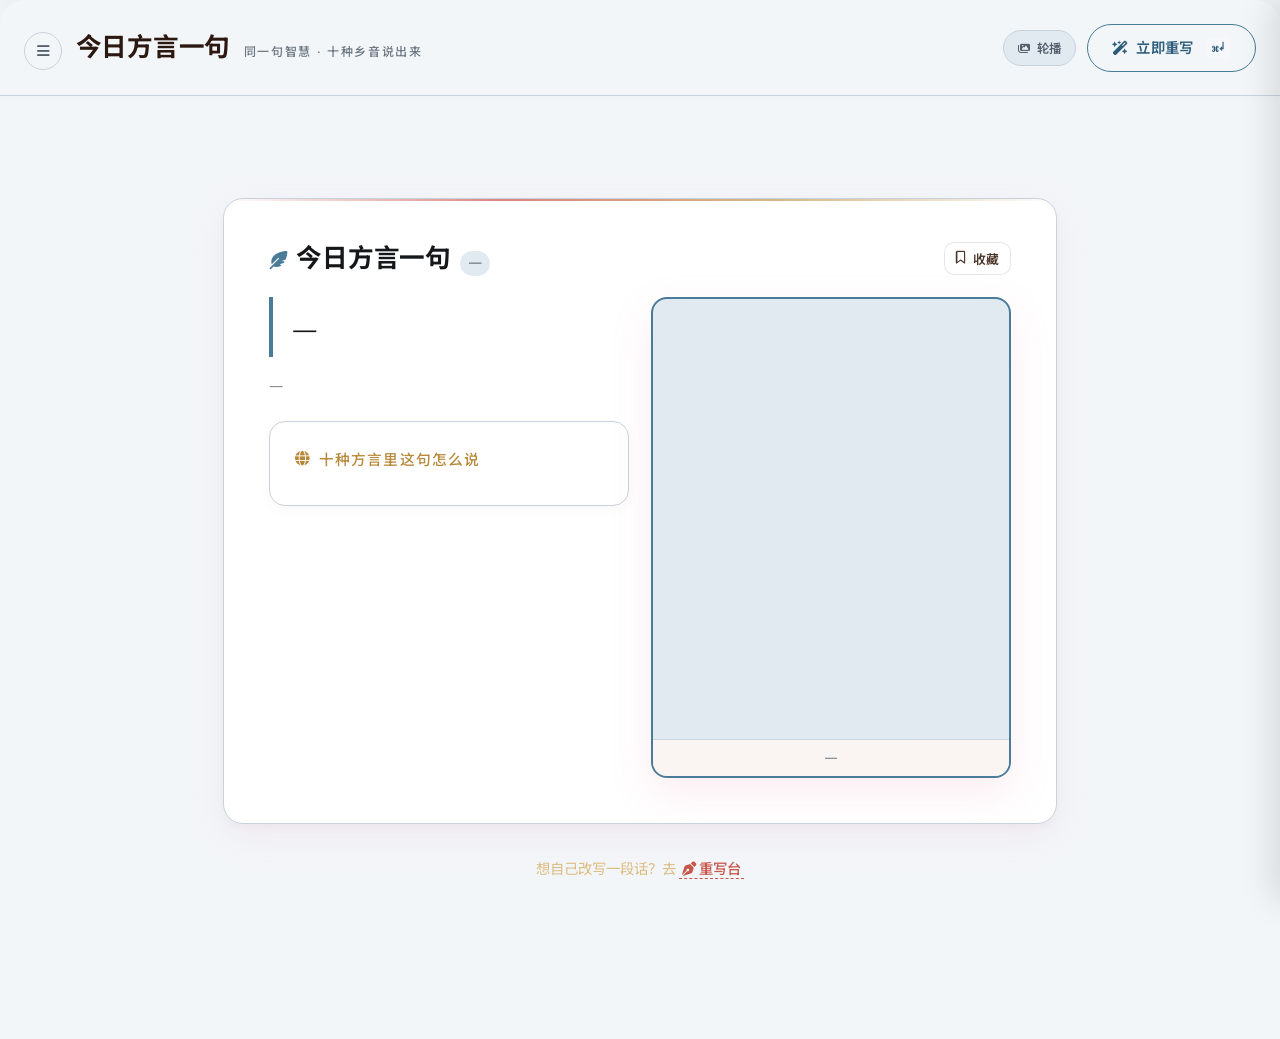
==== static/index.html @ a73faae7 "Cycle 23 web UI: 工作台模式切换 + transform SSE 流 + 评分 + 统计桶 - 模式 chip 行(方言改写默认 + 四个 transform 模式);transfor" ====
<!doctype html>
<html lang="zh-CN">
  <head>
    <meta charset="utf-8">
    <meta name="viewport" content="width=device-width, initial-scale=1">
    <title>地道中文 · 多方言重写工作台</title>
    <meta name="description" content="专业的中文方言重写工具：普通话、北京话、东北话、川渝话、粤语、闽南语等 10+ 风格，配地区实景背景，带历史记录与对照视图。">
    <meta name="referrer" content="strict-origin-when-cross-origin">
    <meta name="color-scheme" content="dark light">

    <!-- FOUC 防抖：在样式 / JS 加载前先把 v1/v2 主题与字号、v3 季节写入根元素，
         避免上一次保存的「古朴」版闪一下「墨韵」黑底再切回，
         或秋色页面闪一下春樱色。 -->
    <script>
      (function () {
        try {
          var raw = localStorage.getItem("ncga.settings.v2");
          var s = raw ? JSON.parse(raw) : null;
          var v = (s && s.version) || "v2";
          var fs = (s && s.fontScale) || "1";
          document.documentElement.setAttribute("data-version", v);
          document.documentElement.style.setProperty("--font-scale", fs);
        } catch (e) { /* ignore — fall back to defaults */ }
        // v3「随四时」: 按月份给 <html> 写 data-season,与 app.js currentSeason() 同算法。
        try {
          var override = localStorage.getItem("ncga.seasonOverride");
          var season;
          if (override && /^(spring|summer|autumn|winter)$/.test(override)) {
            season = override;
          } else {
            var m = new Date().getMonth() + 1;
            season = (m >= 3 && m <= 5) ? "spring"
                  : (m >= 6 && m <= 8) ? "summer"
                  : (m >= 9 && m <= 11) ? "autumn"
                  : "winter";
          }
          document.documentElement.setAttribute("data-season", season);
        } catch (e) { /* ignore */ }
      })();
    </script>

    <link rel="stylesheet" href="/static/styles.css">
    <link
      rel="stylesheet"
      href="https://cdnjs.cloudflare.com/ajax/libs/font-awesome/6.4.0/css/all.min.css"
      integrity="sha384-iw3OoTErCYJJB9mCa8LNS2hbsQ7M3C0EpIsO/H5+EGAkPGc6rk+V8i04oW/K5xq0"
      crossorigin="anonymous"
      referrerpolicy="no-referrer"
    >
    <link rel="preconnect" href="https://fonts.gstatic.com" crossorigin>
    <link href="https://fonts.googleapis.com/css2?family=Noto+Sans+SC:wght@300;400;500;600;700;900&family=Noto+Serif+SC:wght@400;500;600;700;900&family=Ma+Shan+Zheng&family=Inter:wght@400;500;600;700&family=Manrope:wght@500;600;700&family=JetBrains+Mono:wght@400;500&display=swap" rel="stylesheet">
  </head>
  <body data-route="daily">
    <div class="boot-screen" id="boot-screen">
      <div class="boot-flower">
        <span></span><span></span><span></span><span></span>
        <span></span><span></span><span></span><span></span>
      </div>
      <p class="boot-text">正在沏一壶茶 · 准备好乡音</p>
    </div>

    <div class="bg-stage" aria-hidden="true">
      <div class="bg-image" id="bg-image"></div>
      <div class="bg-image bg-image-next" id="bg-image-next"></div>
      <div class="bg-vignette"></div>
      <div class="bg-grain"></div>
    </div>

    <!-- v3 M4:全站季节装饰层(fixed 全 viewport),独立于 v3-hero 内的旧装饰
         由 app.js injectGlobalSeasonDeco() 填充,只在 v3 mode 显 -->
    <div class="v3-global-deco" id="v3-global-deco" aria-hidden="true"></div>

    <aside class="sidebar" role="navigation" aria-label="主导航">
      <button class="sidebar-toggle" id="sidebar-toggle" type="button" aria-label="收起 / 展开侧栏">
        <i class="fas fa-bars" aria-hidden="true"></i>
      </button>

      <a class="brand" href="#workbench" aria-label="地道中文">
        <span class="brand-seal" aria-hidden="true">语</span>
        <div class="brand-text">
          <strong>地道中文</strong>
          <span class="brand-sub">Native Chinese · v2</span>
        </div>
      </a>

      <nav class="nav-rail" role="tablist">
        <!-- Cycle 19 v2: 今日方言一句 promoted to slot 1 + home/default route. -->
        <a href="#daily" class="nav-item is-active" data-route="daily" role="tab" aria-selected="true">
          <i class="fas fa-feather-pointed" aria-hidden="true"></i>
          <span>今日方言</span>
          <kbd>1</kbd>
        </a>
        <a href="#workbench" class="nav-item" data-route="workbench" role="tab" aria-selected="false">
          <i class="fas fa-pen-nib" aria-hidden="true"></i>
          <span>重写台</span>
          <kbd>2</kbd>
        </a>
        <a href="#batch" class="nav-item" data-route="batch" role="tab" aria-selected="false">
          <i class="fas fa-table-list" aria-hidden="true"></i>
          <span>批量工作台</span>
          <kbd>3</kbd>
        </a>
        <a href="#atlas" class="nav-item" data-route="atlas" role="tab" aria-selected="false">
          <i class="fas fa-map-location-dot" aria-hidden="true"></i>
          <span>方言图鉴</span>
          <kbd>4</kbd>
        </a>
        <a href="#history" class="nav-item" data-route="history" role="tab" aria-selected="false">
          <i class="fas fa-clock-rotate-left" aria-hidden="true"></i>
          <span>历史记录</span>
          <kbd>5</kbd>
        </a>
        <a href="#settings" class="nav-item" data-route="settings" role="tab" aria-selected="false">
          <i class="fas fa-sliders" aria-hidden="true"></i>
          <span>设置</span>
          <kbd>6</kbd>
        </a>
        <a href="#about" class="nav-item" data-route="about" role="tab" aria-selected="false">
          <i class="fas fa-circle-info" aria-hidden="true"></i>
          <span>关于</span>
          <kbd>7</kbd>
        </a>
      </nav>

      <div class="sidebar-bottom">
        <div class="version-switch" role="tablist" aria-label="界面版本">
          <button type="button" class="version-btn" data-version="v1" role="tab" title="古朴米白版">古朴</button>
          <button type="button" class="version-btn" data-version="v2" role="tab" title="墨韵深色版">墨韵</button>
          <button type="button" class="version-btn is-active" data-version="v3" role="tab" title="随四时（春樱·夏绿·秋枫·冬青）">随四时</button>
        </div>
        <p class="sidebar-meta">让一字一句都带乡音</p>
      </div>
    </aside>

    <main class="app-main">

      <!-- v3 fixed menu trigger (Stage A5). Sits top-right outside layout flow,
           only displays when body[data-v3="on"]. Opens the sidebar-as-drawer. -->
      <button type="button" class="v3-menu-btn" id="v3-menu-btn" aria-label="打开菜单" aria-controls="sidebar-as-drawer">
        <i class="fas fa-bars" aria-hidden="true"></i>
      </button>

      <!-- v3「随四时」 hero (Stage A4). Only renders when body[data-v3="on"].
           Activate via URL ?v3=1 or localStorage.setItem("ncga.v3","1").
           Photo + caption populated by app.js updateV3Hero() on variety change. -->
      <header class="v3-hero" id="v3-hero" aria-hidden="true">
        <div class="v3-hero-photo" id="v3-hero-photo"></div>
        <div class="v3-hero-tint"></div>
        <!-- 春日装饰层(R-A3 加樱花瓣 SVG) -->
        <div class="v3-season-deco" id="v3-season-deco" aria-hidden="true"></div>
        <div class="v3-hero-caption">
          <!-- R-A1: 简化为「地点 · 节气」一行,去掉大写英文小字 -->
          <p class="v3-hero-meta">
            <span class="v3-hero-meta-solar" id="v3-hero-meta-solar">立春</span>
            <span class="sep">·</span>
            <span id="v3-hero-meta-place">上海</span>
          </p>
          <h2 class="v3-hero-place" id="v3-hero-headline">外滩</h2>
          <p class="v3-hero-verse" id="v3-hero-verse">「随四时,听乡音」</p>
        </div>
      </header>

      <header class="cmdbar">
        <div class="cmdbar-left">
          <button type="button" class="cmd-btn ghost" id="mobile-menu-btn" aria-label="打开菜单">
            <i class="fas fa-bars" aria-hidden="true"></i>
          </button>
          <h1 class="cmdbar-title" id="page-title">重写台</h1>
          <span class="cmdbar-subtitle" id="page-subtitle">把任意中文揉成你想要的乡音</span>
        </div>
        <div class="cmdbar-right">
          <button type="button" class="bg-mode-pill" id="bg-mode-pill" title="背景模式（点击循环切换）">
            <i class="fas fa-image" aria-hidden="true"></i>
            <span id="bg-mode-label">轮播</span>
          </button>
          <button type="button" class="cmd-btn primary" id="cmdbar-rewrite">
            <i class="fas fa-wand-magic-sparkles" aria-hidden="true"></i> <span id="cmdbar-rewrite-label">立即重写</span>
            <kbd class="kbd-hint">⌘↵</kbd>
          </button>
        </div>
      </header>

      <!-- Cycle 19 v2: 今日方言一句 (Function 2). Promoted from a workbench card to its
           own home page. Layout: hero quote left, slideshow right (or stacked on mobile);
           bigger image, expanded 2-column translation list, prominent 古训 typography. -->
      <section class="page page-daily is-active" id="page-daily">
        <div class="daily-page-wrap">
          <div class="card card-daily-phrase card-daily-hero" id="daily-phrase-card">
            <header class="daily-phrase-head">
              <div class="daily-phrase-title">
                <i class="fas fa-feather-pointed" aria-hidden="true"></i>
                <h2>今日方言一句</h2>
                <span class="daily-phrase-date" id="daily-phrase-date">—</span>
              </div>
              <div class="daily-phrase-tools">
                <!-- F2: 收藏 viewer entry. Hidden until the saved count > 0. -->
                <button type="button" class="ghost-btn small" id="daily-phrase-saved" title="查看已收藏" hidden>
                  <i class="fas fa-list-ul" aria-hidden="true"></i> 已收藏 <span id="daily-phrase-saved-count">0</span>
                </button>
                <button type="button" class="ghost-btn small" id="daily-phrase-fav" title="收藏到本地">
                  <i class="far fa-bookmark" aria-hidden="true"></i> 收藏
                </button>
                <!-- Cycle 19 v2: removed the per-day dismiss button. The page is intentional;
                     dismiss has no meaning when the user navigated here on purpose. -->
              </div>
            </header>
            <div class="daily-phrase-body">
              <figure class="daily-phrase-figure" id="daily-phrase-figure">
                <!-- 12 representative landmarks rotate as a slideshow.
                     JS injects 12 <img> children below; CSS shows the active one. -->
                <div class="daily-phrase-slides" id="daily-phrase-slides"></div>
                <figcaption id="daily-phrase-image-caption">—</figcaption>
              </figure>
              <div class="daily-phrase-text">
                <blockquote class="daily-phrase-original" id="daily-phrase-original">—</blockquote>
                <p class="daily-phrase-meaning" id="daily-phrase-meaning">—</p>
                <div class="daily-phrase-translations daily-phrase-translations-open">
                  <h3 class="daily-phrase-translations-title">
                    <i class="fas fa-globe" aria-hidden="true"></i>
                    十种方言里这句怎么说
                    <span id="daily-phrase-translations-count" class="muted"></span>
                  </h3>
                  <ul id="daily-phrase-translations-list"></ul>
                </div>
              </div>
            </div>
          </div>
          <p class="daily-page-cta">
            想自己改写一段话？去
            <a href="#workbench" class="link-accent">
              <i class="fas fa-pen-nib" aria-hidden="true"></i> 重写台
            </a>
          </p>
        </div>
      </section>

      <section class="page page-workbench" id="page-workbench">
        <div class="workbench">

          <div class="card card-input">
            <header class="card-head">
              <div class="card-head-title">
                <i class="fas fa-pen-nib" aria-hidden="true"></i>
                <h2>原文</h2>
              </div>
              <div class="card-head-tools">
                <span class="char-count" title="字符计数">
                  <span id="char-count">0</span>
                  <span class="char-divider">/</span>
                  <span class="char-max">1200</span>
                </span>
              </div>
            </header>

            <!-- Cycle 23: 工作模式切换。方言改写是默认（原有行为不变）；
                 润色 / 中英互译 / 总结 / 白话解释 走 /api/transform-stream。
                 chips populated by JS（硬编码兜底 + /api/transform-modes 静默刷新）。 -->
            <div class="mode-row" aria-label="工作模式">
              <span class="mode-label">
                <i class="fas fa-layer-group" aria-hidden="true"></i>
                模式
              </span>
              <div class="mode-chips" id="mode-chips" role="radiogroup" aria-label="工作模式"></div>
            </div>

            <div class="example-chips" aria-label="示例文本（点一下填入原文）">
              <span class="chip-label"><i class="fas fa-lightbulb" aria-hidden="true"></i> 参考例句（填入原文框）</span>
              <button type="button" class="chip" data-example="我今天要去超市买点东西，顺便取个快递。">日常出门</button>
              <button type="button" class="chip" data-example="老板，这道菜能再加点辣吗？我们都是无辣不欢。">下馆子</button>
              <button type="button" class="chip" data-example="这件事你别太担心，慢慢来，办法总比困难多。">安慰朋友</button>
              <button type="button" class="chip" data-example="周末有空一起出来喝一杯吗？我请客。">朋友邀约</button>
              <button type="button" class="chip" data-example="这个项目截止日期太赶了，我担心质量没法保证。">职场表达</button>
            </div>

            <form id="rewrite-form" class="form-area">
              <label for="text" class="visually-hidden">原文输入</label>
              <div class="text-with-mic">
                <textarea
                  id="text"
                  name="text"
                  rows="9"
                  maxlength="1200"
                  placeholder="把你想表达的话贴在这里。例如：我今天要去超市买东西，路上顺便去趟邮局。"
                  spellcheck="false"
                  autocomplete="off"
                ></textarea>
                <!-- Cycle 15: voice input. Hidden if SpeechRecognition unavailable. -->
                <button type="button" class="mic-btn" id="mic-button" aria-label="语音输入" hidden title="点击开始语音输入（中文）">
                  <i class="fas fa-microphone" aria-hidden="true"></i>
                </button>
              </div>

              <div class="scenario-row" aria-label="说话场景">
                <span class="scenario-label">
                  <i class="fas fa-comments" aria-hidden="true"></i>
                  场景
                  <span class="scenario-hint" title="不同场景下，同一种方言的语气也不同。选个最贴近的。">
                    <i class="fas fa-circle-info" aria-hidden="true"></i>
                  </span>
                </span>
                <div class="scenario-chips" id="scenario-chips" role="radiogroup" aria-label="说话场景">
                  <!-- populated by JS from /api/scenarios -->
                </div>
                <!-- Cycle 18: explicit-button entry to the 情境向导 (Function 1) -->
                <button type="button" class="ghost-btn small" id="context-wizard-open" title="告诉系统更多背景，让它推荐场景和语气">
                  <i class="fas fa-wand-magic-sparkles" aria-hidden="true"></i> 情境向导
                </button>
              </div>

              <div class="form-row">
                <div class="select-wrap">
                  <i class="fas fa-map-signs select-icon" aria-hidden="true"></i>
                  <label for="target_variety" class="visually-hidden">目标方言</label>
                  <select id="target_variety" name="target_variety">
                    <option value="" disabled selected>选择方言风格…</option>
                  </select>
                </div>
                <button id="submit-button" type="submit" class="btn-rewrite">
                  <span class="btn-spinner" aria-hidden="true">
                    <span></span><span></span><span></span><span></span>
                    <span></span><span></span><span></span><span></span>
                  </span>
                  <i class="fas fa-wand-magic-sparkles btn-icon" aria-hidden="true"></i>
                  <span class="button-label">立即重写</span>
                </button>
              </div>
            </form>

            <div class="variety-card" id="variety-card" hidden>
              <div class="variety-card-header">
                <span class="variety-badge" id="variety-badge">当前风味</span>
                <span class="variety-trial" id="variety-trial" hidden>
                  <i class="fas fa-flask" aria-hidden="true"></i> 试用版
                </span>
                <span class="variety-script" id="variety-script">简体</span>
              </div>
              <h3 id="variety-title">—</h3>
              <p id="variety-register" class="variety-register">选一种方言，这里会显示它的语体定位。</p>
              <p id="variety-style" class="variety-style"></p>
            </div>
          </div>

          <div class="card card-output">
            <header class="card-head">
              <div class="card-head-title">
                <i class="fas fa-feather-pointed" aria-hidden="true"></i>
                <h2>重写结果</h2>
                <span class="landmark-tag" id="landmark-tag" hidden>
                  <i class="fas fa-location-dot" aria-hidden="true"></i>
                  <span id="landmark-name">—</span>
                </span>
                <span class="degraded-tag" id="degraded-tag" hidden title="此次回退到本地启发式重写">
                  <i class="fas fa-triangle-exclamation" aria-hidden="true"></i> 已降级
                </span>
                <!-- Cycle 23: 白话解释走更强模型（按模式路由），用这个 chip 让用户看到本次用的是哪个模型 -->
                <span class="model-tag" id="model-tag" hidden title="本次结果由哪个模型生成">
                  <i class="fas fa-microchip" aria-hidden="true"></i>
                  <span id="model-name">—</span>
                </span>
              </div>
              <div class="card-head-tools">
                <button type="button" class="icon-btn" id="compare-toggle" title="并排对照原文" aria-pressed="false">
                  <i class="fas fa-table-columns" aria-hidden="true"></i>
                </button>
                <button type="button" class="icon-btn" id="speak-button" disabled title="朗读结果">
                  <i class="fas fa-volume-up" aria-hidden="true"></i>
                </button>
                <button type="button" class="icon-btn" id="download-button" disabled title="导出为 .txt">
                  <i class="fas fa-download" aria-hidden="true"></i>
                </button>
                <button type="button" class="icon-btn primary-icon" id="copy-button" disabled title="复制">
                  <i class="far fa-copy" aria-hidden="true"></i>
                </button>
              </div>
            </header>

            <div class="status-row">
              <p id="status" class="status" aria-live="polite">
                <i class="fas fa-info-circle" aria-hidden="true"></i> 选择方言风格并点击"立即重写"
              </p>
            </div>
            <p id="warning" class="warning" aria-live="polite"></p>

            <div class="result-stage" id="result-stage">
              <pre id="result" class="result" tabindex="0"></pre>
              <div class="result-watermark" aria-hidden="true">
                <span>地</span><span>道</span><span>中</span><span>文</span>
              </div>
            </div>

            <div class="result-stats" id="result-stats" hidden>
              <div class="result-stat">
                <span class="result-stat-label">输出字数</span>
                <span class="result-stat-value" id="result-char-count">0</span>
              </div>
              <div class="result-stat">
                <span class="result-stat-label">字形</span>
                <span class="result-stat-value" id="result-script">—</span>
              </div>
              <div class="result-stat">
                <span class="result-stat-label">耗时</span>
                <span class="result-stat-value" id="result-elapsed">—</span>
              </div>
              <div class="result-stat">
                <span class="result-stat-label">方言关键词</span>
                <span class="result-stat-value" id="result-keywords">—</span>
              </div>
            </div>

            <div class="result-foot">
              <button type="button" class="ghost-btn" id="clear-button" title="清空原文与结果">
                <i class="fas fa-eraser" aria-hidden="true"></i> 清空
              </button>
              <button type="button" class="ghost-btn" id="favorite-button" disabled title="收藏当前结果（再次点击取消）" aria-pressed="false">
                <i class="far fa-star" aria-hidden="true"></i> <span id="favorite-label">收藏</span>
              </button>
              <button type="button" class="ghost-btn" id="explain-button" disabled title="让 AI 解释一下这次改写改了什么、为什么">
                <i class="fas fa-magnifying-glass-chart" aria-hidden="true"></i> 解释这次改写
              </button>
              <button type="button" class="ghost-btn" id="compare-other-button" disabled title="挑几个其他方言对比同一句话">
                <i class="fas fa-shuffle" aria-hidden="true"></i> 对比其它方言
              </button>
              <!-- Cycle 23: 单条结果质量评分。方言结果走 /api/rate，模式结果走 /api/rate-transform -->
              <button type="button" class="ghost-btn" id="rate-button" disabled title="让 AI 给当前结果打个质量分">
                <i class="fas fa-star-half-stroke" aria-hidden="true"></i> <span id="rate-label">质量评分</span>
              </button>
              <span class="rate-score" id="rate-score" hidden></span>
            </div>

            <!-- AI Explain drawer -->
            <section class="explain-drawer" id="explain-drawer" hidden>
              <header class="drawer-head">
                <h3><i class="fas fa-magnifying-glass-chart" aria-hidden="true"></i> AI 改写解析</h3>
                <button type="button" class="icon-btn" id="explain-close" title="关闭">
                  <i class="fas fa-xmark" aria-hidden="true"></i>
                </button>
              </header>
              <div class="explain-body" id="explain-body">
                <p class="explain-loading"><i class="fas fa-circle-notch fa-spin" aria-hidden="true"></i> AI 正在分析…</p>
              </div>
            </section>

            <!-- Multi-variety compare panel -->
            <section class="compare-panel" id="compare-panel" hidden>
              <header class="drawer-head">
                <h3><i class="fas fa-table-columns" aria-hidden="true"></i> 同一句话 · 多方言对比</h3>
                <button type="button" class="icon-btn" id="compare-close" title="关闭">
                  <i class="fas fa-xmark" aria-hidden="true"></i>
                </button>
              </header>
              <p class="compare-hint">挑下面任意方言（最多 3 个），看同一段原文在不同方言里的样子。</p>
              <div class="compare-chips" id="compare-chips" role="group" aria-label="对比方言选择"></div>
              <div class="compare-grid" id="compare-grid"></div>
            </section>
          </div>
        </div>
      </section>

      <!-- ==================== 页面：批量工作台 ==================== -->
      <section class="page page-batch" id="page-batch">
        <div class="batch-pane">
          <header class="batch-header">
            <h2><i class="fas fa-table-list" aria-hidden="true"></i> 批量工作台</h2>
            <p>一行一条原文，最多 100 条，并选 1-3 种方言一次跑完。可导出 CSV / JSON。</p>
          </header>

          <div class="batch-input-row">
            <div class="batch-textarea-wrap">
              <label for="batch-input" class="visually-hidden">批量原文</label>
              <textarea
                id="batch-input"
                rows="8"
                placeholder="一行一条，例如：
今天的报告我下午发给您。
这道菜请少放点辣。
我朋友说他周末不一定有空。
（最多 100 行）"
                spellcheck="false"
              ></textarea>
              <div class="batch-input-tools">
                <span class="batch-line-count" id="batch-line-count">0 行</span>
                <button type="button" class="ghost-btn" id="batch-paste-csv" title="从剪贴板自动识别 CSV / 一行一条">
                  <i class="fas fa-paste" aria-hidden="true"></i> 智能粘贴
                </button>
                <button type="button" class="ghost-btn" id="batch-clear" title="清空输入">
                  <i class="fas fa-eraser" aria-hidden="true"></i> 清空
                </button>
              </div>
            </div>

            <aside class="batch-config">
              <div class="batch-config-group">
                <label class="batch-label">方言（可多选，最多 3 个）</label>
                <div class="batch-variety-chips" id="batch-variety-chips"></div>
              </div>
              <div class="batch-config-group">
                <label class="batch-label">场景</label>
                <div class="batch-scenario-chips" id="batch-scenario-chips"></div>
              </div>
              <div class="batch-config-group">
                <label class="batch-toggle">
                  <input type="checkbox" id="batch-score-toggle">
                  <span>开启质量评分（每条额外耗 1 次 LLM）</span>
                </label>
              </div>
              <div class="batch-actions">
                <button type="button" class="primary-btn batch-run" id="batch-run">
                  <i class="fas fa-play" aria-hidden="true"></i>
                  <span>开始批量重写</span>
                  <kbd class="kbd-hint">⌘↵</kbd>
                </button>
                <button type="button" class="ghost-btn danger" id="batch-abort" hidden>
                  <i class="fas fa-stop" aria-hidden="true"></i> 中止
                </button>
              </div>
            </aside>
          </div>

          <!-- Progress + summary bar -->
          <div class="batch-progress" id="batch-progress" hidden>
            <div class="batch-progress-bar"><div class="batch-progress-fill" id="batch-progress-fill"></div></div>
            <div class="batch-progress-text" id="batch-progress-text">准备中…</div>
          </div>

          <!-- Result table -->
          <div class="batch-table-wrap" id="batch-table-wrap" hidden>
            <div class="batch-toolbar">
              <span class="batch-toolbar-info" id="batch-toolbar-info">—</span>
              <div class="batch-toolbar-actions">
                <label class="history-filter" title="导出时只导出每行被标记的赢家方言">
                  <input type="checkbox" id="batch-winners-only">
                  <i class="fas fa-crown" aria-hidden="true"></i> 只导赢家
                </label>
                <button type="button" class="ghost-btn" id="batch-export-csv">
                  <i class="fas fa-file-csv" aria-hidden="true"></i> 导出 CSV
                </button>
                <button type="button" class="ghost-btn" id="batch-export-json">
                  <i class="fas fa-file-code" aria-hidden="true"></i> 导出 JSON
                </button>
                <button type="button" class="ghost-btn" id="batch-export-md">
                  <i class="fab fa-markdown" aria-hidden="true"></i> 导出 Markdown
                </button>
              </div>
            </div>
            <div class="batch-table-scroll">
              <table class="batch-table" id="batch-table">
                <thead>
                  <tr id="batch-table-head"><th>#</th><th>原文</th></tr>
                </thead>
                <tbody id="batch-table-body"></tbody>
              </table>
            </div>
          </div>

          <!-- Empty / onboarding state -->
          <div class="batch-empty" id="batch-empty">
            <i class="fas fa-table-list" aria-hidden="true"></i>
            <h3>把要批量改写的句子粘进上面的框</h3>
            <p>一行一条，挑 1-3 个方言；点开始重写后这里会变成一张表，每一行 = 一条原文，每一列 = 一种方言。</p>
            <p class="batch-empty-tip">支持 ⌘↵ 启动 · ⌘E 导出 · Esc 中止 · 大数据建议每批 ≤ 50</p>
          </div>
        </div>
      </section>

      <section class="page page-atlas" id="page-atlas">
        <div class="variety-grid" id="atlas-grid"></div>
      </section>

      <section class="page page-history" id="page-history">
        <header class="page-section-head">
          <h2>历史记录</h2>
          <p>本地保留最近 50 条重写结果，仅存在你的浏览器里。相同原文+方言会自动去重。</p>
          <div class="history-tools">
            <input type="search" id="history-search" placeholder="搜索原文 / 结果 / 方言…" class="search-input" aria-label="搜索历史">
            <label class="history-filter">
              <input type="checkbox" id="history-favorites-only"> 只看收藏
            </label>
            <button type="button" class="ghost-btn" id="history-export">
              <i class="fas fa-file-export" aria-hidden="true"></i> 导出全部
            </button>
            <button type="button" class="ghost-btn danger" id="history-clear">
              <i class="fas fa-trash" aria-hidden="true"></i> 清空历史
            </button>
          </div>
        </header>
        <div class="history-list" id="history-list"></div>
        <div class="empty-state" id="history-empty" hidden>
          <i class="fas fa-clock-rotate-left" aria-hidden="true"></i>
          <h3>暂无历史</h3>
          <p>每次成功重写后，结果会自动保存在这里。你也可以在重写台手动收藏。</p>
        </div>
      </section>

      <section class="page page-settings" id="page-settings">
        <div class="settings-grid">
          <article class="settings-card">
            <header><i class="fas fa-image" aria-hidden="true"></i> 背景模式</header>
            <p>每种方言都准备了 5 张地标实景图，你可以让它自动轮播，也可以挑一张你最爱的固定。</p>
            <div class="seg-control" data-setting="bgMode">
              <button type="button" data-value="rotate" class="is-active">轮播（每 12 秒）</button>
              <button type="button" data-value="static">固定单张</button>
              <button type="button" data-value="off">关闭背景</button>
            </div>
            <p class="settings-hint">在「方言图鉴」页面点选某张地标即可设为该方言的固定背景。</p>
          </article>

          <article class="settings-card">
            <header><i class="fas fa-text-height" aria-hidden="true"></i> 字号</header>
            <p>调整结果区的中文字号，让阅读更舒服。</p>
            <div class="seg-control" data-setting="fontScale">
              <button type="button" data-value="0.92">小</button>
              <button type="button" data-value="1" class="is-active">中</button>
              <button type="button" data-value="1.12">大</button>
              <button type="button" data-value="1.24">特大</button>
            </div>
          </article>

          <article class="settings-card">
            <header><i class="fas fa-highlighter" aria-hidden="true"></i> 关键词高亮</header>
            <p>把重写结果中带方言风味的词（如"巴适"、"係"、"嘎嘎"）自动标黄。</p>
            <div class="seg-control" data-setting="highlight">
              <button type="button" data-value="on" class="is-active">开启</button>
              <button type="button" data-value="off">关闭</button>
            </div>
          </article>

          <article class="settings-card">
            <header><i class="fas fa-palette" aria-hidden="true"></i> 界面主题</header>
            <p>古朴米白 · 墨韵深色 · 随四时(春樱/夏绿/秋枫/冬青)。</p>
            <div class="seg-control" data-setting="version">
              <button type="button" data-value="v1">古朴</button>
              <button type="button" data-value="v2">墨韵</button>
              <button type="button" data-value="v3" class="is-active">随四时</button>
            </div>
          </article>

          <article class="settings-card wide">
            <header><i class="fas fa-book-open" aria-hidden="true"></i> 品牌语调字典 / Glossary</header>
            <p>每行一条术语映射，格式 <code>原词 → 改写时必须用的词</code>。系统会把它注入 prompt 强制执行。</p>
            <textarea id="glossary-input" class="glossary-textarea" rows="5" spellcheck="false"
              placeholder="例如：
ride-sharing → 拼车
deadline → 截止日期
我们公司 → 咱厂"></textarea>
            <p class="settings-hint" id="glossary-hint">未启用</p>
          </article>

          <article class="settings-card wide">
            <header><i class="fas fa-brain" aria-hidden="true"></i> AI 自反馈（实验）</header>
            <p>每次评分都被记录；当某 (方言, 场景) 的平均分低于 3.5 (≥8 个样本时)，可触发 DeepSeek
              对照高分/低分例子重写【场景指引】，从此使用新指引。</p>
            <div class="quality-stats" id="quality-stats">
              <p class="settings-hint">还没有评分数据。在重写台勾选「评分」，或在批量工作台开启「质量评分」。</p>
            </div>
          </article>

          <article class="settings-card wide">
            <header><i class="fas fa-database" aria-hidden="true"></i> 数据</header>
            <p>所有历史与设置都只保存在你的浏览器 localStorage 中，不会上传服务器。</p>
            <div class="settings-actions">
              <button type="button" class="ghost-btn" id="settings-export-all">
                <i class="fas fa-file-export" aria-hidden="true"></i> 导出全部数据（JSON）
              </button>
              <button type="button" class="ghost-btn danger" id="settings-reset">
                <i class="fas fa-rotate-left" aria-hidden="true"></i> 重置所有偏好
              </button>
            </div>
          </article>
        </div>
      </section>

      <section class="page page-about" id="page-about">
        <article class="about-hero">
          <span class="eyebrow"><i class="fas fa-seal" aria-hidden="true"></i> About</span>
          <h2>把每一字，都揉回它该有的乡音</h2>
          <p>地道中文是一个把任意中文文本按方言重新组织语气、词汇与句式的小工具。
          它不替换主题，只换说法——希望你写出去的话，读起来像本地朋友亲口讲的。</p>
        </article>

        <section class="about-grid">
          <article class="about-block">
            <h3><i class="fas fa-feather" aria-hidden="true"></i> 写作贴士</h3>
            <ol class="tips-list">
              <li><strong>原文写顺</strong> · 越自然，输出越地道。</li>
              <li><strong>给出场景</strong> · "跟领导汇报"、"跟发小开玩笑"，写在原文里。</li>
              <li><strong>别一次贪多</strong> · 一段段来，方言细节才不会被平均掉。</li>
              <li><strong>朗读验味儿</strong> · 看不出像不像，就用朗读按钮听一遍（粤语用粤语 TTS，闽南语暂不支持朗读）。</li>
            </ol>
          </article>

          <article class="about-block">
            <h3><i class="fas fa-comments" aria-hidden="true"></i> 常见疑问</h3>
            <details open>
              <summary>它能完美还原我家乡的口音吗？</summary>
              <p>它努力还原"写下来的方言味儿"，但口音、声调得靠耳朵。所以提供了朗读按钮做参考。</p>
            </details>
            <details>
              <summary>为什么闽南话标成"试用版"？</summary>
              <p>闽南话与普通话语法、词汇差异极大，AI 训练语料较少，输出会比其他方言不稳定，仅供参考体验。我们不提供闽南语 TTS（避免普通话发音误读）。</p>
            </details>
            <details>
              <summary>粤语 / 闽南语为什么是繁体？</summary>
              <p>这两种语言长期使用繁体汉字书写，许多本字（如"係、唔、㗎、毋"）在简体里没有通用对应。</p>
            </details>
            <details>
              <summary>历史记录会上传吗？</summary>
              <p>不会。所有历史与偏好都只存在你的浏览器本地。</p>
            </details>
            <details>
              <summary>"已降级"标签是什么意思？</summary>
              <p>当 LLM 不可用（无 API key、网络故障、返回格式异常）时，本工具会回退到本地启发式重写——只做有限的词替换，效果远不如 LLM。"已降级"角标提醒你：当前这条结果不可作为最终成品使用。</p>
            </details>
          </article>

          <article class="about-block">
            <h3><i class="fas fa-keyboard" aria-hidden="true"></i> 键盘快捷键</h3>
            <table class="kbd-table">
              <tr><td><kbd>⌘</kbd> + <kbd>↵</kbd></td><td>立即重写</td></tr>
              <tr><td><kbd>⌘</kbd> + <kbd>K</kbd></td><td>清空原文</td></tr>
              <tr><td><kbd>⌘</kbd> + <kbd>C</kbd></td><td>结果区聚焦时复制</td></tr>
              <tr><td><kbd>1</kbd>~<kbd>5</kbd></td><td>切换页面</td></tr>
              <tr><td><kbd>Esc</kbd></td><td>关闭弹窗</td></tr>
            </table>
          </article>
        </section>

        <footer class="about-foot">
          <p>地道中文 · v2 「墨韵」 &copy; 2025 · 言之有味，听之有乡</p>
        </footer>
      </section>

    </main>

    <div id="toast" class="toast" role="status" aria-live="polite" hidden>
      <i class="fas fa-circle-check" aria-hidden="true"></i>
      <span id="toast-text">操作成功</span>
    </div>

    <div class="sidebar-backdrop" id="sidebar-backdrop"></div>

    <!-- Cycle 18 — example-overwrite confirm modal (replaces window.confirm) -->
    <div class="landmark-modal" id="example-overwrite-modal" role="dialog" aria-modal="true" aria-labelledby="example-overwrite-title" hidden>
      <div class="landmark-modal-content small-modal">
        <header>
          <h3 id="example-overwrite-title">是否替换原文？</h3>
          <p id="example-overwrite-sub">你的原文框已经有内容了。要换成下面这个示例吗？</p>
        </header>
        <div class="example-overwrite-body">
          <div class="example-overwrite-block">
            <h4>当前原文</h4>
            <pre id="example-overwrite-current"></pre>
          </div>
          <div class="example-overwrite-block">
            <h4>示例</h4>
            <pre id="example-overwrite-incoming"></pre>
          </div>
        </div>
        <footer>
          <button type="button" class="ghost-btn" id="example-overwrite-keep">
            <i class="fas fa-shield" aria-hidden="true"></i> 保留原文
          </button>
          <button type="button" class="ghost-btn" id="example-overwrite-cancel">取消</button>
          <button type="button" class="primary-btn" id="example-overwrite-load">
            <i class="fas fa-download" aria-hidden="true"></i> 套用示例
          </button>
        </footer>
      </div>
    </div>

    <!-- Cycle 18 v2 (F2) — 收藏的方言一句 viewer. Resolves the broken-promise
         interaction: 收藏 button used to write to localStorage with no UI to
         read it back. Click "已收藏 (N)" → this modal lists everything saved,
         with date, original phrase, and any translations the user wants to expand. -->
    <div class="landmark-modal" id="saved-phrases-modal" role="dialog" aria-modal="true" aria-labelledby="saved-phrases-title" hidden>
      <div class="landmark-modal-content small-modal">
        <button class="landmark-close" id="saved-phrases-close" type="button" aria-label="关闭">
          <i class="fas fa-xmark" aria-hidden="true"></i>
        </button>
        <header>
          <h3 id="saved-phrases-title">我收藏的方言一句</h3>
          <p>都存在你这台浏览器本地。换个浏览器或清缓存就会消失。</p>
        </header>
        <div class="saved-phrases-body" id="saved-phrases-body">
          <p class="saved-phrases-empty" id="saved-phrases-empty" hidden>还没有收藏。回到「今日方言一句」点 <i class="fas fa-bookmark"></i> 收藏即可加进来。</p>
          <ul id="saved-phrases-list"></ul>
        </div>
      </div>
    </div>

    <!-- Cycle 18 — 情境向导 (Function 1: Conversational Setup) -->
    <div class="landmark-modal" id="context-wizard-modal" role="dialog" aria-modal="true" aria-labelledby="context-wizard-title" hidden>
      <div class="landmark-modal-content small-modal">
        <button class="landmark-close" id="context-wizard-close" type="button" aria-label="关闭">
          <i class="fas fa-xmark" aria-hidden="true"></i>
        </button>
        <header>
          <h3 id="context-wizard-title">情境向导</h3>
          <p id="context-wizard-sub">告诉系统两件事，它会帮你挑场景、调语气，还能给一些品牌词建议。</p>
        </header>
        <div class="context-wizard-body" id="context-wizard-step-input">
          <label>
            <span>1） 这段话要发给谁？</span>
            <input type="text" id="context-wizard-recipient" maxlength="240" placeholder="例：我妈 / 老板 / 一个大学同学 / 邻居张阿姨" autocomplete="off">
          </label>
          <label>
            <span>2） 你现在的心情或目的是？</span>
            <input type="text" id="context-wizard-mood" maxlength="240" placeholder="例：很气但要克制 / 真心感谢 / 有点尴尬要圆场" autocomplete="off">
          </label>
          <p class="context-wizard-cost-note"><i class="fas fa-info-circle" aria-hidden="true"></i> 这一步会调一次 LLM。每分钟最多 6 次。</p>
        </div>
        <div class="context-wizard-body" id="context-wizard-step-result" hidden>
          <div class="cw-result-row">
            <strong>建议场景</strong>
            <span id="cw-result-scenario">—</span>
            <button type="button" class="ghost-btn small" id="cw-apply-scenario">用这个场景</button>
          </div>
          <div class="cw-result-row">
            <strong>语气提示</strong>
            <span id="cw-result-register">—</span>
          </div>
          <div class="cw-result-row">
            <strong>情感色彩</strong>
            <span id="cw-result-tone">—</span>
          </div>
          <div class="cw-result-glossary">
            <strong>建议品牌词（点 + 加入字典）</strong>
            <div id="cw-result-glossary-chips"></div>
          </div>
        </div>
        <footer>
          <button type="button" class="ghost-btn" id="context-wizard-cancel">取消</button>
          <button type="button" class="primary-btn" id="context-wizard-submit">
            <i class="fas fa-wand-magic-sparkles" aria-hidden="true"></i> 让 AI 分析
          </button>
          <button type="button" class="primary-btn" id="context-wizard-done" hidden>
            <i class="fas fa-circle-check" aria-hidden="true"></i> 完成
          </button>
        </footer>
      </div>
    </div>

    <!-- Cycle 10 — Override review modal (human-in-the-loop gate) -->
    <div class="landmark-modal" id="override-modal" role="dialog" aria-modal="true" aria-labelledby="override-modal-title" hidden>
      <div class="landmark-modal-content override-modal-content">
        <button class="landmark-close" id="override-modal-close" type="button" aria-label="关闭">
          <i class="fas fa-xmark" aria-hidden="true"></i>
        </button>
        <header>
          <h3 id="override-modal-title">AI 自反馈：审核草稿</h3>
          <p id="override-modal-sub">DeepSeek 根据样本提议了新【场景指引】。请审核后再启用。</p>
        </header>
        <div class="override-diff">
          <div class="override-block override-block-old">
            <h4>当前指引</h4>
            <pre id="override-modal-old"></pre>
          </div>
          <div class="override-block override-block-new">
            <h4>AI 提议（可编辑）</h4>
            <textarea id="override-modal-new" rows="10" spellcheck="false"></textarea>
          </div>
        </div>
        <div class="override-meta">
          <span>诊断：<strong id="override-modal-reason">—</strong></span>
          <span>样本基线 μ = <strong id="override-modal-baseline">—</strong></span>
        </div>
        <footer>
          <button type="button" class="ghost-btn danger" id="override-reject-btn">
            <i class="fas fa-xmark" aria-hidden="true"></i> 拒绝草稿
          </button>
          <button type="button" class="ghost-btn" id="override-modal-cancel">取消</button>
          <button type="button" class="primary-btn" id="override-activate-btn">
            <i class="fas fa-circle-check" aria-hidden="true"></i> 启用此指引
          </button>
        </footer>
      </div>
    </div>

    <div
      class="landmark-modal"
      id="landmark-modal"
      role="dialog"
      aria-modal="true"
      aria-labelledby="landmark-modal-title"
      hidden
    >
      <div class="landmark-modal-content">
        <button class="landmark-close" id="landmark-close" type="button" aria-label="关闭">
          <i class="fas fa-xmark" aria-hidden="true"></i>
        </button>
        <header>
          <h3 id="landmark-modal-title">—</h3>
          <p id="landmark-modal-sub">挑一张你最爱的地标，把它设为该方言的固定背景。</p>
        </header>
        <div class="landmark-modal-grid" id="landmark-modal-grid"></div>
        <footer>
          <button type="button" class="ghost-btn" id="landmark-rotate-btn">
            <i class="fas fa-rotate" aria-hidden="true"></i> 设为轮播（默认）
          </button>
          <button type="button" class="primary-btn" id="landmark-use-btn">
            <i class="fas fa-feather-pointed" aria-hidden="true"></i> 用此方言开始重写
          </button>
        </footer>
      </div>
    </div>

    <script src="/static/app.js"></script>
  </body>
</html>
---- static/styles.css ----
/* ============================================================
   地道中文 · v2「墨韵」专业工作台样式
   - 侧栏式工具布局
   - 多页路由（重写台 / 图鉴 / 历史 / 设置 / 关于）
   - 真实地标背景，支持轮播 / 固定 / 关闭
   - Claude 式花瓣加载动画
   ============================================================ */

:root {
  /* ============ 字体 ============ */
  --serif: 'Noto Serif SC', 'Songti SC', 'STSong', 'SimSun', serif;
  --sans: 'Noto Sans SC', 'Inter', -apple-system, BlinkMacSystemFont, 'PingFang SC', sans-serif;
  --calligraphy: 'Ma Shan Zheng', 'Noto Serif SC', cursive;
  --mono: 'JetBrains Mono', ui-monospace, 'SF Mono', Menlo, monospace;

  /* ============ v3「随四时」 Cinematic Editorial 字体 ============ */
  /* Display (页面大标题 / hero 标语): Manrope 700  */
  --font-display: 'Manrope', 'Noto Sans SC', -apple-system, BlinkMacSystemFont, sans-serif;
  /* Body (英文短语 / UI 控件): Inter */
  --font-body: 'Inter', 'Noto Sans SC', -apple-system, BlinkMacSystemFont, sans-serif;
  /* CN content (中文内容主体,用于 hero verse / output card): Noto Serif SC */
  --font-cn: 'Noto Serif SC', 'Source Han Serif SC', 'Songti SC', serif;

  /* ============ v3「随四时」 默认调色板 (春天,R-A2 提亮版) ============
     四季调色板由下面 [data-season] 属性切换。默认 :root 等同于春。
     v3 用带 -s3- 前缀,与 v1/v2 老变量正交。
     R-A2 增 --s3-bg-soft (卡片底) / --s3-accent-2 (次 accent) / --s3-accent-deep (强调)
     ============================================================ */
  --s3-bg: #FFF8F4;
  --s3-bg-soft: #FCEEE8;
  --s3-text: #1A1A1A;
  --s3-text-soft: #5A4844;
  --s3-rule: #F0D9CF;
  --s3-accent: #E89BB0;
  --s3-accent-deep: #C95F7D;
  --s3-accent-2: #8FB99B;
  --s3-hero-tint: rgba(232, 155, 176, 0.06);
}

/* 春 — Spring (3-5月) — R-A2 提亮 + 加嫩柳绿次 accent */
[data-season="spring"] {
  --s3-bg: #FFF8F4;
  --s3-bg-soft: #FCEEE8;
  --s3-text: #1A1A1A;
  --s3-text-soft: #5A4844;
  --s3-rule: #F0D9CF;
  --s3-accent: #E89BB0;        /* 樱花粉(原 #C04A6C 太暗) */
  --s3-accent-deep: #C95F7D;   /* 强调态 */
  --s3-accent-2: #8FB99B;      /* 嫩柳绿,作次 accent */
  --s3-hero-tint: rgba(232, 155, 176, 0.06);
}

/* 夏 — Summer (6-8月) */
[data-season="summer"] {
  --s3-bg: #F4F8F1;
  --s3-bg-soft: #E6F0E0;
  --s3-text: #161818;
  --s3-text-soft: #4A504A;
  --s3-rule: #D2DCC9;
  --s3-accent: #4A8A5A;        /* 提亮林绿 */
  --s3-accent-deep: #2F6B3E;
  --s3-accent-2: #D9C77B;      /* 蝉鸣金 */
  --s3-hero-tint: rgba(74, 138, 90, 0.08);
}

/* 秋 — Autumn (9-11月) */
[data-season="autumn"] {
  --s3-bg: #FBF5ED;
  --s3-bg-soft: #F4E6D2;
  --s3-text: #1C1715;
  --s3-text-soft: #6B5840;
  --s3-rule: #E8D4B5;
  --s3-accent: #D26A2F;        /* 提亮枫橙 */
  --s3-accent-deep: #A8451A;
  --s3-accent-2: #C9A85E;      /* 麦穗金 */
  --s3-hero-tint: rgba(210, 106, 47, 0.08);
}

/* 冬 — Winter (12-2月) */
[data-season="winter"] {
  --s3-bg: #F3F6F9;
  --s3-bg-soft: #E2EAF1;
  --s3-text: #14181B;
  --s3-text-soft: #54606C;
  --s3-rule: #C8D2DC;
  --s3-accent: #4A7B98;        /* 提亮松青 */
  --s3-accent-deep: #2C5C7A;
  --s3-accent-2: #A8B8C3;      /* 雪灰 */
  --s3-hero-tint: rgba(74, 123, 152, 0.07);
}

/* 关掉以下这条假 :root 关闭,继续后面的真 :root 内容 */
:root {

  /* ============ 形 ============ */
  --radius-xs: 6px;
  --radius-sm: 10px;
  --radius-md: 14px;
  --radius-lg: 20px;
  --radius-xl: 28px;
  --transition: all 0.22s cubic-bezier(0.4, 0, 0.2, 1);
  --transition-slow: all 0.6s cubic-bezier(0.4, 0, 0.2, 1);
  --font-scale: 1;
  --sidebar-w: 240px;
  --sidebar-w-collapsed: 72px;

  /* ============ v1「古朴」配色（米白底） ============ */
  --bg: #fef7f0;
  --bg-deep: #f4ead9;
  --ink: #2c1810;
  --ink-soft: #4a352a;
  --ink-muted: #8c7d72;
  --panel: rgba(255, 253, 250, 0.92);
  --panel-soft: rgba(255, 252, 246, 0.78);
  --panel-elevated: rgba(255, 255, 255, 0.95);
  --line: rgba(44, 24, 16, 0.10);
  --line-strong: rgba(44, 24, 16, 0.20);
  --accent: #c0392b;
  --accent-soft: #e07a5f;
  --accent-dark: #8e2a1f;
  --gold: #b8893a;
  --gold-soft: #d9b26a;
  --warning: #c0392b;
  --success: #2e8b57;
  --shadow-sm: 0 2px 6px rgba(44, 24, 16, 0.06);
  --shadow-md: 0 8px 24px rgba(44, 24, 16, 0.10);
  --shadow-lg: 0 16px 40px rgba(44, 24, 16, 0.14);
}

/* ============ v2「丹青墨韵」配色 token ===========================
   参考使命召唤手游「丹青万壑」皮肤美学：
   - 极深墨黑底 + 远山黛青 + 雾岚灰
   - 朱砂印章作为唯一暖色高光（仅用于主操作 / 角标）
   - 茶烟金作为次要点缀（不抢戏）
   - 整体感觉是水墨长卷展开的留白与计白当黑
=================================================================== */
body[data-version="v2"] {
  --bg: #0a0d0f;
  --bg-deep: #050708;
  --ink: #f2ead8;             /* 宣纸白 · 提亮 */
  --ink-soft: #d6cdb6;
  --ink-muted: #948a76;
  --panel: rgba(14, 18, 21, 0.78);    /* 调高不透明度，可读性优先 */
  --panel-soft: rgba(12, 16, 18, 0.65);
  --panel-elevated: rgba(20, 26, 30, 0.94);
  --line: rgba(237, 228, 211, 0.12);
  --line-strong: rgba(237, 228, 211, 0.24);

  --accent: #c83e2a;          /* 朱砂印 · 唯一明亮暖色 */
  --accent-soft: #e0613f;
  --accent-dark: #8e2618;
  --gold: #b89865;            /* 茶烟金 · 克制 */
  --gold-soft: #d2b787;
  --jade: #5a8a7d;            /* 山水青 · 装饰用 */
  --jade-deep: #2d4a45;
  --warning: #d76b54;
  --success: #7ea890;
  --shadow-sm: 0 2px 10px rgba(0, 0, 0, 0.55);
  --shadow-md: 0 14px 40px rgba(0, 0, 0, 0.6);
  --shadow-lg: 0 28px 72px rgba(0, 0, 0, 0.7);
}

/* —————— v2 大色块底层：水墨晕染气韵 —————— */
body[data-version="v2"]::before {
  content: "";
  position: fixed;
  inset: 0;
  z-index: 0;
  pointer-events: none;
  background:
    radial-gradient(ellipse 80% 60% at 18% 18%, rgba(90, 138, 125, 0.18), transparent 60%),
    radial-gradient(ellipse 70% 50% at 82% 82%, rgba(200, 62, 42, 0.10), transparent 60%),
    radial-gradient(ellipse 60% 50% at 50% 110%, rgba(184, 152, 101, 0.08), transparent 65%),
    linear-gradient(180deg, #0a0d0f 0%, #060809 100%);
}


* { box-sizing: border-box; }
html { scroll-behavior: smooth; }

/* ★ 关键修复：[hidden] 全局生效，避免 display 覆盖 ★ */
[hidden] { display: none !important; }

body {
  margin: 0;
  font-family: var(--sans);
  color: var(--ink);
  background: var(--bg);
  min-height: 100vh;
  line-height: 1.65;
  position: relative;
  overflow-x: hidden;
  transition: background 0.5s ease, color 0.4s ease;
  -webkit-font-smoothing: antialiased;
  -moz-osx-font-smoothing: grayscale;
}

body[data-version="v1"] {
  background: linear-gradient(135deg, #fef7f0 0%, #f8e9da 60%, #f3dec3 100%);
  background-attachment: fixed;
}

/* ============================================================
   启动加载幕（Claude 式花瓣）
   ============================================================ */
.boot-screen {
  position: fixed;
  inset: 0;
  z-index: 999;
  display: flex;
  flex-direction: column;
  align-items: center;
  justify-content: center;
  gap: 1.75rem;
  background: radial-gradient(ellipse at center, #1a1107 0%, #050302 75%);
  transition: opacity 0.6s ease, visibility 0.6s ease;
}
body[data-version="v1"] .boot-screen {
  background: radial-gradient(ellipse at center, #fef7f0 0%, #f3dec3 75%);
}
.boot-screen.hidden {
  opacity: 0;
  visibility: hidden;
  pointer-events: none;
}

.boot-flower {
  width: 60px;
  height: 60px;
  position: relative;
}
.boot-flower span {
  position: absolute;
  top: 50%;
  left: 50%;
  width: 8px;
  height: 22px;
  margin: -11px 0 0 -4px;
  background: linear-gradient(180deg, var(--accent), var(--accent-dark));
  border-radius: 6px;
  opacity: 0.2;
  animation: petal 1.2s linear infinite;
  transform-origin: 50% 24px;
}
body[data-version="v2"] .boot-flower span {
  background: linear-gradient(180deg, var(--gold), var(--accent-dark));
}
.boot-flower span:nth-child(1) { transform: rotate(0deg) translateY(-12px); animation-delay: -1.05s; }
.boot-flower span:nth-child(2) { transform: rotate(45deg) translateY(-12px); animation-delay: -0.9s; }
.boot-flower span:nth-child(3) { transform: rotate(90deg) translateY(-12px); animation-delay: -0.75s; }
.boot-flower span:nth-child(4) { transform: rotate(135deg) translateY(-12px); animation-delay: -0.6s; }
.boot-flower span:nth-child(5) { transform: rotate(180deg) translateY(-12px); animation-delay: -0.45s; }
.boot-flower span:nth-child(6) { transform: rotate(225deg) translateY(-12px); animation-delay: -0.3s; }
.boot-flower span:nth-child(7) { transform: rotate(270deg) translateY(-12px); animation-delay: -0.15s; }
.boot-flower span:nth-child(8) { transform: rotate(315deg) translateY(-12px); animation-delay: 0s; }

@keyframes petal {
  0%, 100% { opacity: 0.15; }
  10% { opacity: 1; }
}

.boot-text {
  margin: 0;
  font-family: var(--serif);
  font-size: 0.95rem;
  letter-spacing: 0.2em;
  color: var(--ink-soft);
}

/* ============================================================
   背景图层
   ============================================================ */
.bg-stage {
  position: fixed;
  inset: 0;
  z-index: 0;
  overflow: hidden;
  pointer-events: none;
}
.bg-image {
  position: absolute;
  inset: 0;
  background-size: cover;
  background-position: center center;
  background-repeat: no-repeat;
  opacity: 0;
  transform: scale(1.06);
  transition: opacity 1.6s ease, transform 18s ease-out;
  /* v2 默认：水墨长卷调色——降饱和加黛青，但保持亮度让画面看得清 */
  filter: saturate(0.7) brightness(0.85) contrast(1.05) hue-rotate(-3deg);
}

.bg-image.is-active {
  opacity: 1;
  transform: scale(1);
}
body[data-version="v1"] .bg-image {
  filter: saturate(0.5) brightness(1.05) blur(1px);
  opacity: 0.22 !important;
}
body[data-bg-mode="off"] .bg-image { opacity: 0 !important; }

/* 丹青晕染遮罩：远山墨青 + 朱砂角光 + 中央留白 */
.bg-vignette {
  position: absolute;
  inset: 0;
  background:
    /* 朱砂印一角 */
    radial-gradient(ellipse 50% 40% at 92% 8%, rgba(200, 62, 42, 0.14), transparent 60%),
    /* 远山黛青 */
    radial-gradient(ellipse 80% 60% at 8% 92%, rgba(45, 74, 69, 0.30), transparent 70%),
    /* 顶部光罩，从上到下整体压暗一点点便于阅读 */
    linear-gradient(180deg, rgba(0, 0, 0, 0.20) 0%, rgba(0, 0, 0, 0.08) 35%, rgba(0, 0, 0, 0.40) 100%),
    /* 轻量中央暗角 */
    radial-gradient(ellipse at center, transparent 38%, rgba(0, 0, 0, 0.30) 100%);
  pointer-events: none;
}

body[data-version="v1"] .bg-vignette {
  background:
    radial-gradient(ellipse at center, transparent 50%, rgba(254, 247, 240, 0.55) 100%),
    linear-gradient(180deg, rgba(254, 247, 240, 0.45), rgba(244, 234, 217, 0.55));
}

.bg-grain {
  position: absolute;
  inset: 0;
  background-image: url("data:image/svg+xml;utf8,<svg xmlns='http://www.w3.org/2000/svg' width='180' height='180'><filter id='n'><feTurbulence type='fractalNoise' baseFrequency='0.9' numOctaves='2' stitchTiles='stitch'/><feColorMatrix values='0 0 0 0 0  0 0 0 0 0  0 0 0 0 0  0 0 0 0.16 0'/></filter><rect width='100%' height='100%' filter='url(%23n)'/></svg>");
  opacity: 0.4;
  mix-blend-mode: overlay;
  pointer-events: none;
}
body[data-version="v1"] .bg-grain { opacity: 0.18; }

/* ============================================================
   全局布局
   ============================================================ */
body {
  display: grid;
  grid-template-columns: var(--sidebar-w) 1fr;
  min-height: 100vh;
}
body.sidebar-collapsed { grid-template-columns: var(--sidebar-w-collapsed) 1fr; }

/* ============================================================
   左侧栏
   ============================================================ */
.sidebar {
  position: relative;
  z-index: 30;
  display: flex;
  flex-direction: column;
  padding: 1.25rem 0.85rem;
  gap: 1.25rem;
  background: rgba(8, 6, 4, 0.65);
  border-right: 1px solid var(--line);
  backdrop-filter: blur(28px) saturate(140%);
  -webkit-backdrop-filter: blur(28px) saturate(140%);
  transition: var(--transition);
}
body[data-version="v1"] .sidebar {
  background: rgba(254, 247, 240, 0.85);
}

.sidebar-toggle {
  position: absolute;
  top: 0.85rem;
  right: -14px;
  width: 28px;
  height: 28px;
  border-radius: 50%;
  background: var(--bg);
  color: var(--ink-soft);
  border: 1px solid var(--line-strong);
  cursor: pointer;
  display: inline-flex;
  align-items: center;
  justify-content: center;
  font-size: 0.75rem;
  z-index: 5;
  transition: var(--transition);
  box-shadow: var(--shadow-sm);
}
.sidebar-toggle:hover { color: var(--accent); }

.brand {
  display: inline-flex;
  align-items: center;
  gap: 0.7rem;
  text-decoration: none;
  color: var(--ink);
  padding: 0.4rem 0.5rem;
  margin-bottom: 0.5rem;
}
.brand-seal {
  flex-shrink: 0;
  width: 40px; height: 40px;
  border-radius: 11px;
  display: inline-flex;
  align-items: center;
  justify-content: center;
  background: linear-gradient(135deg, var(--accent), var(--accent-dark));
  color: #fff;
  font-family: var(--serif);
  font-weight: 800;
  font-size: 1.35rem;
  box-shadow: 0 6px 16px rgba(0, 0, 0, 0.35), inset 0 0 0 2px rgba(255, 255, 255, 0.18);
}
body[data-version="v2"] .brand-seal {
  background: linear-gradient(135deg, var(--gold), var(--accent-dark));
  color: #1a1107;
}
.brand-text { display: flex; flex-direction: column; line-height: 1.1; min-width: 0; }
.brand-text strong {
  font-family: var(--serif);
  font-size: 1.05rem;
  font-weight: 700;
  letter-spacing: 0.04em;
  white-space: nowrap;
}
.brand-sub {
  font-family: var(--mono);
  font-size: 0.68rem;
  color: var(--ink-muted);
  margin-top: 2px;
  letter-spacing: 0.05em;
  white-space: nowrap;
}

/* 导航 */
.nav-rail {
  display: flex;
  flex-direction: column;
  gap: 0.25rem;
  flex: 1;
  margin-top: 0.25rem;
}
.nav-item {
  display: grid;
  grid-template-columns: 22px 1fr auto;
  gap: 0.8rem;
  align-items: center;
  padding: 0.7rem 0.85rem;
  border-radius: var(--radius-md);
  color: var(--ink-soft);
  text-decoration: none;
  font-size: 0.92rem;
  font-weight: 500;
  transition: var(--transition);
  position: relative;
}
.nav-item i { color: var(--ink-muted); font-size: 1rem; }
.nav-item:hover {
  background: rgba(90, 138, 125, 0.10);
  color: var(--ink);
}
.nav-item:hover i { color: var(--accent); }
.nav-item.is-active {
  background: linear-gradient(135deg, rgba(200, 62, 42, 0.22), rgba(192, 57, 43, 0.10));
  color: var(--ink);
  border: 1px solid rgba(184, 152, 101, 0.40);
  box-shadow: inset 0 0 0 1px rgba(255, 255, 255, 0.04);
}
.nav-item.is-active i { color: var(--accent); }
body[data-version="v1"] .nav-item.is-active {
  background: linear-gradient(135deg, rgba(192, 57, 43, 0.10), rgba(184, 137, 58, 0.08));
  border-color: rgba(192, 57, 43, 0.22);
}

.nav-item kbd {
  font-family: var(--mono);
  font-size: 0.7rem;
  font-weight: 600;
  color: var(--ink-muted);
  padding: 0.1rem 0.4rem;
  background: rgba(255, 255, 255, 0.05);
  border-radius: 4px;
  border: 1px solid var(--line);
}
body[data-version="v1"] .nav-item kbd { background: rgba(0,0,0,0.04); }

.sidebar-bottom {
  margin-top: auto;
  padding-top: 0.75rem;
  border-top: 1px solid var(--line);
  display: flex;
  flex-direction: column;
  gap: 0.65rem;
}
.version-switch {
  display: inline-flex;
  padding: 3px;
  background: rgba(255, 255, 255, 0.05);
  border: 1px solid var(--line);
  border-radius: 999px;
}
body[data-version="v1"] .version-switch { background: rgba(0,0,0,0.04); }
.version-btn {
  flex: 1;
  background: transparent;
  border: 0;
  padding: 0.32rem 0.5rem;
  font-size: 0.74rem;
  font-weight: 600;
  color: var(--ink-muted);
  border-radius: 999px;
  cursor: pointer;
  transition: var(--transition);
}
.version-btn:hover { color: var(--ink); }
.version-btn.is-active {
  background: linear-gradient(135deg, var(--accent), var(--accent-dark));
  color: #fff;
}
body[data-version="v2"] .version-btn.is-active { color: #1a1107; }

.sidebar-meta {
  margin: 0;
  font-family: var(--serif);
  font-size: 0.78rem;
  color: var(--ink-muted);
  text-align: center;
  font-style: italic;
  letter-spacing: 0.06em;
}

/* 收起态：只显示图标 */
body.sidebar-collapsed .brand-text,
body.sidebar-collapsed .nav-item span,
body.sidebar-collapsed .nav-item kbd,
body.sidebar-collapsed .version-switch,
body.sidebar-collapsed .sidebar-meta { display: none; }
body.sidebar-collapsed .nav-item { justify-content: center; grid-template-columns: 1fr; }
body.sidebar-collapsed .sidebar-toggle i { transform: rotate(180deg); }

/* ============================================================
   主区
   ============================================================ */
.app-main {
  position: relative;
  z-index: 2;
  display: flex;
  flex-direction: column;
  min-height: 100vh;
}

/* 顶部命令条 */
.cmdbar {
  position: sticky;
  top: 0;
  z-index: 20;
  display: flex;
  align-items: center;
  justify-content: space-between;
  gap: 1rem;
  padding: 0.85rem 1.5rem;
  background: rgba(8, 6, 4, 0.65);
  border-bottom: 1px solid var(--line);
  backdrop-filter: blur(20px) saturate(140%);
  -webkit-backdrop-filter: blur(20px) saturate(140%);
}
body[data-version="v1"] .cmdbar { background: rgba(254, 247, 240, 0.85); }

.cmdbar-left {
  display: flex;
  align-items: baseline;
  gap: 0.85rem;
  min-width: 0;
}
.cmdbar-title {
  margin: 0;
  font-family: var(--serif);
  font-size: 1.25rem;
  font-weight: 700;
  color: var(--ink);
  letter-spacing: 0.04em;
}
.cmdbar-subtitle {
  font-size: 0.85rem;
  color: var(--ink-muted);
  letter-spacing: 0.02em;
}
.cmdbar-right {
  display: flex;
  align-items: center;
  gap: 0.65rem;
}

.bg-mode-pill {
  display: inline-flex;
  align-items: center;
  gap: 0.4rem;
  padding: 0.4rem 0.85rem;
  border-radius: 999px;
  background: rgba(200, 62, 42, 0.12);
  border: 1px solid rgba(184, 152, 101, 0.32);
  color: var(--accent);
  font-size: 0.78rem;
  font-weight: 600;
  letter-spacing: 0.04em;
  cursor: pointer;
  transition: var(--transition);
}
.bg-mode-pill:hover { background: rgba(200, 62, 42, 0.22); }
.bg-mode-pill i { font-size: 0.85em; }

.cmd-btn {
  display: inline-flex;
  align-items: center;
  gap: 0.5rem;
  padding: 0.55rem 1.1rem;
  border-radius: var(--radius-sm);
  border: 0;
  font-family: inherit;
  font-size: 0.9rem;
  font-weight: 600;
  cursor: pointer;
  transition: var(--transition);
  background: transparent;
  color: var(--ink);
}
.cmd-btn.ghost {
  background: rgba(255, 255, 255, 0.05);
  border: 1px solid var(--line);
}
body[data-version="v1"] .cmd-btn.ghost { background: rgba(0,0,0,0.04); }
.cmd-btn.ghost:hover { background: rgba(200, 62, 42, 0.12); color: var(--accent); }
#mobile-menu-btn { display: none; }

.cmd-btn.primary {
  background: linear-gradient(135deg, var(--accent), var(--accent-dark));
  color: #fff;
  box-shadow: 0 6px 16px rgba(0, 0, 0, 0.35);
}
body[data-version="v2"] .cmd-btn.primary { color: #1a1107; }
.cmd-btn.primary:hover { transform: translateY(-1px); filter: brightness(1.06); }
.kbd-hint {
  font-family: var(--mono);
  font-size: 0.7rem;
  font-weight: 600;
  padding: 0.1rem 0.35rem;
  background: rgba(255, 255, 255, 0.18);
  border-radius: 4px;
  margin-left: 0.25rem;
}
body[data-version="v2"] .kbd-hint { background: rgba(0, 0, 0, 0.18); }

/* ============================================================
   页面容器（路由）
   ============================================================ */
.page {
  display: none;
  padding: 2rem 2.5rem 3rem;
  flex: 1;
  animation: pageIn 0.45s cubic-bezier(0.4, 0, 0.2, 1);
}
.page.is-active { display: block; }
@keyframes pageIn {
  from { opacity: 0; transform: translateY(8px); }
  to { opacity: 1; transform: translateY(0); }
}

/* ============================================================
   重写台
   ============================================================ */
.workbench {
  display: grid;
  grid-template-columns: 1.05fr 0.95fr;
  gap: 1.5rem;
  align-items: start;
}

.card {
  background: var(--panel);
  border: 1px solid var(--line);
  border-radius: var(--radius-xl);
  padding: 1.5rem 1.65rem;
  backdrop-filter: blur(28px) saturate(140%);
  -webkit-backdrop-filter: blur(28px) saturate(140%);
  box-shadow: var(--shadow-md);
  transition: var(--transition);
  position: relative;
  overflow: hidden;
}
.card::before {
  content: "";
  position: absolute;
  top: 0; left: 0; right: 0;
  height: 2px;
  background: linear-gradient(90deg, transparent, var(--accent), var(--gold), transparent);
  opacity: 0.6;
}
.card-head {
  display: flex;
  justify-content: space-between;
  align-items: center;
  margin-bottom: 1.1rem;
  padding-bottom: 0.85rem;
  border-bottom: 1px solid var(--line);
  gap: 0.75rem;
}
.card-head-title {
  display: inline-flex;
  align-items: center;
  gap: 0.55rem;
  flex-wrap: wrap;
}
.card-head-title h2 {
  margin: 0;
  font-family: var(--serif);
  font-size: 1.1rem;
  font-weight: 700;
  color: var(--ink);
  letter-spacing: 0.04em;
}
.card-head-title > i { color: var(--accent); font-size: 1rem; }
.card-head-tools { display: inline-flex; gap: 0.35rem; align-items: center; }

.landmark-tag {
  display: inline-flex;
  align-items: center;
  gap: 0.3rem;
  padding: 0.2rem 0.6rem;
  font-size: 0.72rem;
  border-radius: 999px;
  background: rgba(200, 62, 42, 0.12);
  border: 1px solid rgba(184, 152, 101, 0.32);
  color: var(--accent);
  font-weight: 600;
}
.landmark-tag i { font-size: 0.8em; }

.char-count {
  font-family: var(--mono);
  font-size: 0.78rem;
  color: var(--ink-muted);
  padding: 0.3rem 0.7rem;
  background: rgba(255, 255, 255, 0.04);
  border-radius: 999px;
  border: 1px solid var(--line);
}
body[data-version="v1"] .char-count { background: rgba(0,0,0,0.04); }
.char-divider, .char-max { color: var(--ink-muted); opacity: 0.6; }

/* 示例 chip */
.example-chips {
  display: flex;
  flex-wrap: wrap;
  align-items: center;
  gap: 0.45rem;
  margin-bottom: 1rem;
}
.chip-label {
  font-size: 0.78rem;
  color: var(--ink-muted);
  display: inline-flex;
  align-items: center;
  gap: 0.35rem;
  margin-right: 0.2rem;
}
.chip-label i { color: var(--gold); }
.chip {
  background: transparent;
  color: var(--ink-soft);
  /* Cycle 18 v2 (F3): dashed outline so example chips read as "fill-into-textarea"
     rather than "filter / pick". Solid pills below (scenario chips) read as state
     toggles; this dashed style says "this is just a sample suggestion." */
  border: 1px dashed var(--line-strong);
  border-radius: 999px;
  padding: 0.32rem 0.85rem;
  font-size: 0.8rem;
  font-weight: 500;
  cursor: pointer;
  transition: var(--transition);
  opacity: 0.85;
}
body[data-version="v1"] .chip { background: rgba(255,255,255,0.6); }
.chip:hover {
  background: rgba(200, 62, 42, 0.14);
  color: var(--accent);
  border-color: var(--accent);
  border-style: solid;
  opacity: 1;
  transform: translateY(-1px);
}

/* 表单区 */
.form-area {
  display: flex;
  flex-direction: column;
  gap: 0.85rem;
}
textarea, select, button { font: inherit; font-family: inherit; }
textarea, select {
  width: 100%;
  border: 1px solid var(--line-strong);
  border-radius: var(--radius-md);
  background: rgba(255, 255, 255, 0.04);
  padding: 0.95rem 1.05rem;
  color: var(--ink);
  font-size: 1rem;
  line-height: 1.7;
  transition: var(--transition);
  outline: none;
  font-family: var(--sans);
  backdrop-filter: blur(6px);
}
body[data-version="v1"] textarea,
body[data-version="v1"] select {
  background: #fffdf8;
  border-color: #e0d4c4;
}
textarea:focus, select:focus {
  border-color: var(--accent);
  box-shadow: 0 0 0 3px rgba(200, 62, 42, 0.22);
  background: rgba(255, 255, 255, 0.08);
}
body[data-version="v1"] textarea:focus,
body[data-version="v1"] select:focus {
  background: white;
  box-shadow: 0 0 0 3px rgba(192, 57, 43, 0.16);
}
textarea {
  resize: vertical;
  min-height: 12rem;
  line-height: 1.85;
}
textarea::placeholder { color: var(--ink-muted); opacity: 0.6; }

.select-wrap {
  position: relative;
  flex: 1;
}
.select-wrap select {
  appearance: none;
  padding: 0.95rem 2.6rem 0.95rem 2.6rem;
  background-image: url("data:image/svg+xml,%3Csvg xmlns='http://www.w3.org/2000/svg' width='24' height='24' viewBox='0 0 24 24' fill='none' stroke='%23c83e2a' stroke-width='2.4' stroke-linecap='round' stroke-linejoin='round'%3E%3Cpolyline points='6 9 12 15 18 9'%3E%3C/polyline%3E%3C/svg%3E");
  background-repeat: no-repeat;
  background-position: right 1rem center;
  background-size: 1rem;
  cursor: pointer;
}
.select-icon {
  position: absolute;
  left: 1rem;
  top: 50%;
  transform: translateY(-50%);
  color: var(--accent);
  pointer-events: none;
  font-size: 0.95em;
}
select option { background: #1a1107; color: var(--ink); }
body[data-version="v1"] select option { background: white; color: #2c1810; }

.form-row {
  display: grid;
  grid-template-columns: 1fr auto;
  gap: 0.85rem;
  align-items: stretch;
}
@media (max-width: 760px) {
  .form-row { grid-template-columns: 1fr; }
}

/* 重写按钮 */
.btn-rewrite {
  position: relative;
  border: 0;
  border-radius: var(--radius-md);
  background: linear-gradient(135deg, var(--accent), var(--accent-dark));
  color: white;
  padding: 0.95rem 1.85rem;
  cursor: pointer;
  font-size: 0.94rem;
  font-weight: 700;
  letter-spacing: 0.06em;
  transition: var(--transition);
  display: inline-flex;
  align-items: center;
  justify-content: center;
  gap: 0.55rem;
  box-shadow: 0 8px 22px rgba(0, 0, 0, 0.4), inset 0 1px 0 rgba(255, 255, 255, 0.18);
  min-width: 160px;
}
body[data-version="v2"] .btn-rewrite { color: #1a1107; }
.btn-rewrite:hover:not(:disabled) {
  transform: translateY(-2px);
  box-shadow: 0 12px 30px rgba(0, 0, 0, 0.5);
  filter: brightness(1.06);
}
.btn-rewrite:active:not(:disabled) { transform: translateY(0); }
.btn-rewrite:disabled {
  cursor: not-allowed;
  opacity: 0.45;
  background: rgba(255, 255, 255, 0.08);
  color: var(--ink-muted);
  box-shadow: none;
}

/* 按钮内的花瓣加载（替代普通转圈） */
.btn-spinner {
  position: absolute;
  width: 22px;
  height: 22px;
  display: none;
}
.btn-rewrite.loading .btn-spinner { display: inline-block; }
.btn-rewrite.loading .btn-icon,
.btn-rewrite.loading .button-label { visibility: hidden; }
.btn-spinner span {
  position: absolute;
  top: 50%; left: 50%;
  width: 3px;
  height: 8px;
  margin: -4px 0 0 -1.5px;
  background: currentColor;
  border-radius: 4px;
  opacity: 0.2;
  animation: petal 1s linear infinite;
  transform-origin: 50% 9px;
}
.btn-spinner span:nth-child(1) { transform: rotate(0deg) translateY(-4px); animation-delay: -0.875s; }
.btn-spinner span:nth-child(2) { transform: rotate(45deg) translateY(-4px); animation-delay: -0.75s; }
.btn-spinner span:nth-child(3) { transform: rotate(90deg) translateY(-4px); animation-delay: -0.625s; }
.btn-spinner span:nth-child(4) { transform: rotate(135deg) translateY(-4px); animation-delay: -0.5s; }
.btn-spinner span:nth-child(5) { transform: rotate(180deg) translateY(-4px); animation-delay: -0.375s; }
.btn-spinner span:nth-child(6) { transform: rotate(225deg) translateY(-4px); animation-delay: -0.25s; }
.btn-spinner span:nth-child(7) { transform: rotate(270deg) translateY(-4px); animation-delay: -0.125s; }
.btn-spinner span:nth-child(8) { transform: rotate(315deg) translateY(-4px); animation-delay: 0s; }

/* 方言简介卡 */
.variety-card {
  margin-top: 1.1rem;
  padding: 1rem 1.15rem;
  background: linear-gradient(135deg, rgba(90, 138, 125, 0.10), rgba(200, 62, 42, 0.08));
  border: 1px solid rgba(184, 152, 101, 0.28);
  border-radius: var(--radius-md);
}
.variety-card-header {
  display: flex;
  align-items: center;
  gap: 0.4rem;
  margin-bottom: 0.4rem;
  flex-wrap: wrap;
}
.variety-badge {
  font-size: 0.66rem;
  font-weight: 700;
  color: var(--accent);
  background: rgba(200, 62, 42, 0.18);
  padding: 0.18rem 0.55rem;
  border-radius: 999px;
  letter-spacing: 0.1em;
  border: 1px solid rgba(232, 176, 74, 0.3);
}
.variety-trial {
  font-size: 0.66rem;
  font-weight: 700;
  color: #ff9a85;
  background: rgba(255, 154, 133, 0.14);
  padding: 0.18rem 0.55rem;
  border-radius: 999px;
  letter-spacing: 0.06em;
  display: inline-flex;
  align-items: center;
  gap: 0.25rem;
  border: 1px solid rgba(255, 154, 133, 0.4);
}
.variety-script {
  margin-left: auto;
  font-size: 0.66rem;
  font-weight: 600;
  color: var(--gold);
  background: rgba(184, 152, 101, 0.16);
  padding: 0.18rem 0.55rem;
  border-radius: 999px;
  border: 1px solid rgba(184, 152, 101, 0.28);
}
.variety-card h3 {
  margin: 0.3rem 0 0.4rem;
  font-family: var(--serif);
  font-size: 1.05rem;
  color: var(--ink);
  font-weight: 700;
}
.variety-register, .variety-style {
  margin: 0.25rem 0 0;
  font-size: 0.84rem;
  line-height: 1.65;
  color: var(--ink-soft);
}
.variety-style {
  color: var(--ink-muted);
  font-style: italic;
  border-top: 1px dashed var(--line-strong);
  margin-top: 0.5rem;
  padding-top: 0.45rem;
}

/* ============================================================
   状态 / 结果区
   ============================================================ */
.status-row { margin-bottom: 0.6rem; }
.status {
  margin: 0;
  color: var(--ink-soft);
  font-size: 0.86rem;
  padding: 0.55rem 0.9rem;
  background: rgba(90, 138, 125, 0.10);
  border-radius: var(--radius-sm);
  border-left: 3px solid var(--accent);
  display: flex;
  align-items: center;
  gap: 0.4rem;
}
.status i { color: var(--accent); }
.status.success {
  background: rgba(136, 212, 168, 0.10);
  border-left-color: var(--success);
  color: var(--success);
}
.status.success i { color: var(--success); }
.status.error {
  background: rgba(255, 154, 133, 0.10);
  border-left-color: var(--warning);
  color: var(--warning);
}
.status.error i { color: var(--warning); }

.warning {
  margin: 0.55rem 0 0;
  padding: 0;
  font-size: 0.82rem;
  color: var(--warning);
  display: none;
}
.warning:not(:empty) {
  display: block;
  padding: 0.5rem 0.85rem;
  background: rgba(255, 154, 133, 0.10);
  border-radius: var(--radius-sm);
  border-left: 3px solid var(--warning);
}

.result-stage {
  position: relative;
  margin-top: 0.85rem;
  display: grid;
  grid-template-columns: 1fr;
  gap: 0.85rem;
}
.result-stage.compare { grid-template-columns: 1fr 1fr; }

.result, .result-compare-orig {
  white-space: pre-wrap;
  word-break: break-word;
  min-height: 16rem;
  margin: 0;
  padding: 1.4rem 1.5rem;
  border-radius: var(--radius-md);
  background:
    linear-gradient(180deg, rgba(20, 14, 10, 0.55), rgba(10, 7, 5, 0.65)),
    repeating-linear-gradient(180deg, transparent, transparent 31px, rgba(184, 152, 101, 0.06) 32px);
  border: 1px solid var(--line-strong);
  line-height: 2;
  font-family: var(--serif);
  font-size: calc(1.05rem * var(--font-scale));
  color: var(--ink);
  transition: var(--transition);
  overflow-y: auto;
  max-height: 36rem;
  position: relative;
  letter-spacing: 0.02em;
  backdrop-filter: blur(6px);
}
body[data-version="v1"] .result,
body[data-version="v1"] .result-compare-orig {
  background:
    linear-gradient(180deg, rgba(255, 253, 248, 1), rgba(254, 247, 240, 0.96)),
    repeating-linear-gradient(180deg, transparent, transparent 31px, rgba(192, 57, 43, 0.04) 32px);
}
.result:focus { outline: none; border-color: var(--accent); box-shadow: 0 0 0 3px rgba(200, 62, 42, 0.18); }
.result:empty::before {
  content: "重写后的文字会出现在这里…";
  color: var(--ink-muted);
  font-family: var(--sans);
  font-style: italic;
  font-size: 0.95rem;
  opacity: 0.7;
}
.result-compare-orig {
  background:
    linear-gradient(180deg, rgba(255, 255, 255, 0.04), rgba(0, 0, 0, 0.10));
  font-family: var(--sans);
  color: var(--ink-soft);
}
.result-compare-orig::before {
  content: "原文";
  display: block;
  font-family: var(--sans);
  font-size: 0.7rem;
  font-weight: 700;
  letter-spacing: 0.2em;
  color: var(--accent);
  margin-bottom: 0.6rem;
  text-transform: uppercase;
}

/* 关键词高亮 */
.kw-hl {
  background: linear-gradient(180deg, transparent 60%, rgba(184, 152, 101, 0.30) 60%);
  padding: 0 2px;
  border-radius: 3px;
  font-weight: 600;
  color: var(--accent);
}
body[data-version="v1"] .kw-hl {
  background: linear-gradient(180deg, transparent 60%, rgba(192, 57, 43, 0.18) 60%);
}

.result-watermark {
  position: absolute;
  right: 1.2rem;
  bottom: 1rem;
  display: flex;
  flex-direction: column;
  gap: 0.05rem;
  font-family: var(--calligraphy);
  font-size: 1.45rem;
  color: rgba(200, 62, 42, 0.18);
  pointer-events: none;
  user-select: none;
  line-height: 1;
}
body[data-version="v1"] .result-watermark { color: rgba(192, 57, 43, 0.12); }

/* 结果 stats */
.result-stats {
  display: grid;
  grid-template-columns: repeat(4, 1fr);
  gap: 0.85rem;
  margin-top: 0.95rem;
  padding: 0.85rem 1rem;
  background: rgba(90, 138, 125, 0.10);
  border-radius: var(--radius-md);
  border: 1px solid rgba(184, 152, 101, 0.22);
  backdrop-filter: blur(6px);
}
@media (max-width: 720px) { .result-stats { grid-template-columns: repeat(2, 1fr); } }
.result-stat { display: flex; flex-direction: column; gap: 0.18rem; min-width: 0; }
.result-stat-label {
  font-family: var(--mono);
  font-size: 0.66rem;
  color: var(--ink-muted);
  letter-spacing: 0.12em;
  text-transform: uppercase;
}
.result-stat-value {
  font-family: var(--serif);
  font-size: 1.05rem;
  font-weight: 700;
  color: var(--ink);
  white-space: nowrap;
  overflow: hidden;
  text-overflow: ellipsis;
}

/* 结果底部 */
.result-foot {
  display: flex;
  flex-wrap: wrap;
  gap: 0.5rem;
  margin-top: 0.85rem;
  padding-top: 0.85rem;
  border-top: 1px solid var(--line);
}

/* 通用按钮 */
.icon-btn, .ghost-btn, .primary-btn {
  display: inline-flex;
  align-items: center;
  justify-content: center;
  gap: 0.45rem;
  font-family: inherit;
  font-weight: 600;
  cursor: pointer;
  transition: var(--transition);
  border-radius: var(--radius-sm);
  border: 1px solid var(--line);
  background: rgba(255, 255, 255, 0.04);
  color: var(--ink-soft);
  font-size: 0.85rem;
  padding: 0.5rem 0.95rem;
}
body[data-version="v1"] .icon-btn,
body[data-version="v1"] .ghost-btn { background: rgba(0,0,0,0.02); }
.icon-btn { padding: 0.5rem 0.7rem; }
.icon-btn:hover:not(:disabled),
.ghost-btn:hover:not(:disabled) {
  background: rgba(184, 152, 101, 0.16);
  color: var(--accent);
  border-color: var(--accent);
  transform: translateY(-1px);
}
.icon-btn:disabled, .ghost-btn:disabled { opacity: 0.4; cursor: not-allowed; }
.icon-btn.primary-icon {
  background: linear-gradient(135deg, var(--accent), var(--accent-dark));
  color: #fff;
  border-color: transparent;
}
body[data-version="v2"] .icon-btn.primary-icon { color: #1a1107; }
.icon-btn.primary-icon:hover:not(:disabled) { color: #fff; filter: brightness(1.06); }
body[data-version="v2"] .icon-btn.primary-icon:hover:not(:disabled) { color: #1a1107; }

.primary-btn {
  background: linear-gradient(135deg, var(--accent), var(--accent-dark));
  color: #fff;
  border-color: transparent;
  font-size: 0.9rem;
  padding: 0.6rem 1.1rem;
}
body[data-version="v2"] .primary-btn { color: #1a1107; }
.primary-btn:hover { transform: translateY(-1px); filter: brightness(1.06); }

.ghost-btn.danger {
  color: #ff9a85;
  border-color: rgba(255, 154, 133, 0.3);
}
.ghost-btn.danger:hover { background: rgba(255, 154, 133, 0.10); border-color: #ff9a85; color: #ff9a85; }

/* ============================================================
   方言图鉴页
   ============================================================ */
.atlas-intro {
  margin-bottom: 1.5rem;
  color: var(--ink-soft);
  font-size: 0.95rem;
}
.variety-grid {
  display: grid;
  grid-template-columns: repeat(auto-fill, minmax(280px, 1fr));
  gap: 1.25rem;
}

.variety-tile {
  background: var(--panel);
  border: 1px solid var(--line);
  border-radius: var(--radius-lg);
  overflow: hidden;
  transition: var(--transition);
  cursor: pointer;
  backdrop-filter: blur(20px);
  box-shadow: var(--shadow-sm);
  display: flex;
  flex-direction: column;
}
.variety-tile:hover {
  transform: translateY(-4px);
  box-shadow: var(--shadow-lg);
  border-color: var(--accent);
}

.variety-thumb {
  position: relative;
  height: 160px;
  background-size: cover;
  background-position: center;
  background-color: #1a1107;
}
.variety-thumb::after {
  content: "";
  position: absolute;
  inset: 0;
  background: linear-gradient(180deg, rgba(0,0,0,0.10), rgba(0,0,0,0.55));
}
.variety-thumb .variety-letter {
  position: absolute;
  left: 1rem;
  bottom: 0.85rem;
  font-family: var(--serif);
  font-weight: 800;
  font-size: 2rem;
  color: var(--gold);
  text-shadow: 0 4px 12px rgba(0,0,0,0.6);
  z-index: 1;
}
.variety-thumb .variety-landmark-name {
  position: absolute;
  right: 1rem;
  bottom: 1rem;
  font-size: 0.75rem;
  color: rgba(255, 255, 255, 0.85);
  font-weight: 500;
  z-index: 1;
  background: rgba(0,0,0,0.45);
  padding: 0.2rem 0.55rem;
  border-radius: 999px;
  backdrop-filter: blur(4px);
}

.variety-body {
  padding: 1.1rem 1.2rem;
  flex: 1;
  display: flex;
  flex-direction: column;
}
.variety-body h3 {
  margin: 0 0 0.35rem;
  font-family: var(--serif);
  font-size: 1.05rem;
  color: var(--ink);
  font-weight: 700;
}
.variety-body p {
  margin: 0;
  font-size: 0.85rem;
  color: var(--ink-soft);
  line-height: 1.7;
  flex: 1;
}

.variety-actions {
  display: flex;
  gap: 0.5rem;
  margin-top: 0.85rem;
  padding-top: 0.85rem;
  border-top: 1px dashed var(--line-strong);
}

.trial-flag {
  position: absolute;
  top: 0.85rem;
  right: 0.85rem;
  font-size: 0.66rem;
  font-weight: 700;
  color: #ff9a85;
  background: rgba(0, 0, 0, 0.55);
  border: 1px solid rgba(255, 154, 133, 0.5);
  padding: 0.22rem 0.55rem;
  border-radius: 999px;
  letter-spacing: 0.08em;
  display: inline-flex;
  align-items: center;
  gap: 0.3rem;
  z-index: 2;
  backdrop-filter: blur(6px);
}

/* ============================================================
   历史记录页
   ============================================================ */
.page-section-head {
  margin-bottom: 1.5rem;
}
.page-section-head h2 {
  margin: 0 0 0.35rem;
  font-family: var(--serif);
  font-size: 1.5rem;
  font-weight: 700;
  color: var(--ink);
}
.page-section-head p {
  margin: 0 0 1rem;
  color: var(--ink-muted);
  font-size: 0.9rem;
}
.history-tools {
  display: flex;
  gap: 0.6rem;
  flex-wrap: wrap;
  align-items: center;
}
.search-input {
  flex: 1;
  min-width: 200px;
  padding: 0.6rem 0.95rem;
  border-radius: var(--radius-sm);
  border: 1px solid var(--line-strong);
  background: rgba(255, 255, 255, 0.04);
  color: var(--ink);
  font: inherit;
  font-size: 0.88rem;
  outline: none;
  transition: var(--transition);
}
body[data-version="v1"] .search-input { background: white; }
.search-input:focus {
  border-color: var(--accent);
  box-shadow: 0 0 0 3px rgba(200, 62, 42, 0.18);
}

.history-list { display: flex; flex-direction: column; gap: 0.85rem; }
.history-item {
  display: grid;
  grid-template-columns: auto 1fr auto;
  gap: 1rem;
  padding: 1.1rem 1.3rem;
  background: var(--panel);
  border: 1px solid var(--line);
  border-radius: var(--radius-md);
  backdrop-filter: blur(20px);
  transition: var(--transition);
}
.history-item:hover {
  border-color: var(--accent);
  transform: translateX(2px);
  box-shadow: var(--shadow-sm);
}
.history-meta { display: flex; flex-direction: column; gap: 0.3rem; min-width: 130px; }
.history-variety {
  font-family: var(--serif);
  font-weight: 700;
  font-size: 0.92rem;
  color: var(--accent);
}
.history-time {
  font-family: var(--mono);
  font-size: 0.72rem;
  color: var(--ink-muted);
}
.history-body { display: flex; flex-direction: column; gap: 0.4rem; min-width: 0; }
.history-orig {
  font-size: 0.82rem;
  color: var(--ink-muted);
  white-space: nowrap;
  overflow: hidden;
  text-overflow: ellipsis;
}
.history-orig::before {
  content: "原文 · ";
  color: var(--accent);
  font-weight: 700;
  margin-right: 0.2rem;
}
.history-result {
  font-family: var(--serif);
  font-size: 0.95rem;
  color: var(--ink);
  display: -webkit-box;
  -webkit-box-orient: vertical;
  -webkit-line-clamp: 2;
  line-clamp: 2;
  overflow: hidden;
}
.history-actions { display: flex; gap: 0.35rem; align-items: center; }

.empty-state {
  display: flex;
  flex-direction: column;
  align-items: center;
  text-align: center;
  padding: 4rem 1rem;
  color: var(--ink-muted);
}
.empty-state i { font-size: 2.5rem; color: var(--accent); margin-bottom: 1rem; opacity: 0.5; }
.empty-state h3 {
  margin: 0 0 0.4rem;
  font-family: var(--serif);
  font-size: 1.15rem;
  color: var(--ink);
}
.empty-state p { margin: 0; font-size: 0.9rem; max-width: 28rem; }

/* ============================================================
   设置页
   ============================================================ */
.settings-grid {
  display: grid;
  grid-template-columns: repeat(auto-fit, minmax(320px, 1fr));
  gap: 1.25rem;
}
.settings-card {
  background: var(--panel);
  border: 1px solid var(--line);
  border-radius: var(--radius-lg);
  padding: 1.4rem;
  backdrop-filter: blur(20px);
  transition: var(--transition);
}
.settings-card.wide { grid-column: 1 / -1; }
.settings-card header {
  display: flex;
  align-items: center;
  gap: 0.55rem;
  font-family: var(--serif);
  font-size: 1rem;
  font-weight: 700;
  color: var(--ink);
  margin-bottom: 0.55rem;
}
.settings-card header i { color: var(--accent); }
.settings-card p {
  margin: 0 0 0.85rem;
  font-size: 0.86rem;
  color: var(--ink-soft);
  line-height: 1.7;
}
.settings-hint {
  margin: 0.65rem 0 0;
  font-size: 0.78rem;
  color: var(--ink-muted);
  font-style: italic;
}

.seg-control {
  display: inline-flex;
  flex-wrap: wrap;
  gap: 4px;
  padding: 4px;
  background: rgba(255, 255, 255, 0.04);
  border: 1px solid var(--line);
  border-radius: 999px;
}
body[data-version="v1"] .seg-control { background: rgba(0,0,0,0.04); }
.seg-control button {
  background: transparent;
  border: 0;
  padding: 0.4rem 0.95rem;
  font-size: 0.82rem;
  font-weight: 600;
  color: var(--ink-muted);
  border-radius: 999px;
  cursor: pointer;
  transition: var(--transition);
}
.seg-control button:hover { color: var(--ink); }
.seg-control button.is-active {
  background: linear-gradient(135deg, var(--accent), var(--accent-dark));
  color: #fff;
  box-shadow: 0 4px 10px rgba(0, 0, 0, 0.3);
}
body[data-version="v2"] .seg-control button.is-active { color: #1a1107; }

.settings-actions { display: flex; gap: 0.6rem; flex-wrap: wrap; }

/* ============================================================
   关于页
   ============================================================ */
.about-hero {
  background: var(--panel);
  border: 1px solid var(--line);
  border-radius: var(--radius-xl);
  padding: 2.5rem;
  backdrop-filter: blur(20px);
  margin-bottom: 1.5rem;
  text-align: center;
}
.about-hero .eyebrow {
  display: inline-flex;
  align-items: center;
  gap: 0.4rem;
  padding: 0.4rem 0.95rem;
  border-radius: 999px;
  background: rgba(200, 62, 42, 0.12);
  border: 1px solid rgba(184, 152, 101, 0.40);
  color: var(--accent);
  font-size: 0.7rem;
  font-weight: 700;
  letter-spacing: 0.2em;
  text-transform: uppercase;
}
.about-hero h2 {
  margin: 1rem 0 0.85rem;
  font-family: var(--serif);
  font-size: clamp(1.6rem, 3.5vw, 2.2rem);
  font-weight: 700;
  color: var(--ink);
}
.about-hero p {
  max-width: 40rem;
  margin: 0 auto;
  color: var(--ink-soft);
  font-size: 0.98rem;
  line-height: 1.95;
}

.about-grid {
  display: grid;
  grid-template-columns: repeat(auto-fit, minmax(280px, 1fr));
  gap: 1.25rem;
  margin-bottom: 1.5rem;
}
.about-block {
  background: var(--panel);
  border: 1px solid var(--line);
  border-radius: var(--radius-lg);
  padding: 1.5rem;
  backdrop-filter: blur(20px);
}
.about-block h3 {
  margin: 0 0 0.85rem;
  font-family: var(--serif);
  font-size: 1.05rem;
  font-weight: 700;
  display: inline-flex;
  align-items: center;
  gap: 0.5rem;
  color: var(--ink);
}
.about-block h3 i { color: var(--accent); }

.tips-list {
  margin: 0;
  padding-left: 1.2rem;
  display: flex;
  flex-direction: column;
  gap: 0.5rem;
}
.tips-list li { font-size: 0.88rem; color: var(--ink-soft); line-height: 1.7; }
.tips-list strong { color: var(--ink); font-weight: 700; }

.about-block details {
  border-top: 1px solid var(--line);
  padding: 0.55rem 0;
}
.about-block details:first-of-type { border-top: 0; }
.about-block summary {
  cursor: pointer;
  list-style: none;
  font-family: var(--serif);
  font-size: 0.92rem;
  font-weight: 600;
  color: var(--ink);
  display: flex;
  justify-content: space-between;
  padding: 0.4rem 0;
}
.about-block summary::-webkit-details-marker { display: none; }
.about-block summary::after { content: "＋"; color: var(--accent); }
.about-block details[open] summary::after { content: "－"; }
.about-block details p {
  margin: 0.3rem 0 0.5rem;
  font-size: 0.86rem;
  color: var(--ink-soft);
  line-height: 1.75;
}

.kbd-table { border-collapse: collapse; width: 100%; }
.kbd-table td {
  padding: 0.45rem 0.4rem;
  font-size: 0.85rem;
  border-bottom: 1px dashed var(--line);
  color: var(--ink-soft);
}
.kbd-table td:first-child { width: 40%; }
.kbd-table kbd {
  font-family: var(--mono);
  font-size: 0.78rem;
  padding: 0.15rem 0.45rem;
  background: rgba(255,255,255,0.06);
  border: 1px solid var(--line);
  border-radius: 4px;
  color: var(--ink);
}
body[data-version="v1"] .kbd-table kbd { background: rgba(0,0,0,0.05); }

.about-foot {
  text-align: center;
  padding: 1.5rem;
  color: var(--ink-muted);
  font-size: 0.85rem;
  border-top: 1px dashed var(--line-strong);
}

/* ============================================================
   地标 modal
   ============================================================ */
.landmark-modal {
  position: fixed;
  inset: 0;
  z-index: 200;
  background: rgba(0, 0, 0, 0.7);
  display: flex;
  align-items: center;
  justify-content: center;
  padding: 1.5rem;
  backdrop-filter: blur(10px);
  animation: pageIn 0.3s ease;
}
.landmark-modal-content {
  width: min(880px, 100%);
  max-height: 90vh;
  overflow-y: auto;
  background: var(--panel-elevated);
  border: 1px solid var(--line-strong);
  border-radius: var(--radius-xl);
  padding: 2rem;
  position: relative;
  box-shadow: var(--shadow-lg);
}
.landmark-close {
  position: absolute;
  top: 1rem;
  right: 1rem;
  width: 36px; height: 36px;
  border-radius: 50%;
  background: rgba(255, 255, 255, 0.06);
  border: 1px solid var(--line);
  color: var(--ink-soft);
  cursor: pointer;
  display: inline-flex;
  align-items: center;
  justify-content: center;
}
.landmark-close:hover { color: var(--accent); border-color: var(--accent); }
.landmark-modal-content header h3 {
  margin: 0 0 0.35rem;
  font-family: var(--serif);
  font-size: 1.4rem;
  color: var(--ink);
}
.landmark-modal-content header p {
  margin: 0 0 1.25rem;
  color: var(--ink-muted);
  font-size: 0.9rem;
}
.landmark-modal-grid {
  display: grid;
  grid-template-columns: repeat(auto-fit, minmax(220px, 1fr));
  gap: 1rem;
  margin-bottom: 1.25rem;
}
.landmark-pick {
  position: relative;
  height: 160px;
  border-radius: var(--radius-md);
  background-size: cover;
  background-position: center;
  cursor: pointer;
  transition: var(--transition);
  border: 2px solid transparent;
  overflow: hidden;
}
.landmark-pick::after {
  content: "";
  position: absolute;
  inset: 0;
  background: linear-gradient(180deg, transparent 50%, rgba(0,0,0,0.7));
}
.landmark-pick .pick-name {
  position: absolute;
  bottom: 0.65rem;
  left: 0.85rem;
  right: 0.85rem;
  color: white;
  font-size: 0.85rem;
  font-weight: 600;
  z-index: 1;
}
.landmark-pick:hover { transform: translateY(-2px); border-color: var(--accent); }
.landmark-pick.is-selected {
  border-color: var(--accent);
  box-shadow: 0 0 0 4px rgba(184, 152, 101, 0.28);
}
.landmark-pick.is-selected::before {
  content: "✓";
  position: absolute;
  top: 0.6rem; right: 0.6rem;
  width: 28px; height: 28px;
  border-radius: 50%;
  background: var(--accent);
  color: #1a1107;
  display: inline-flex;
  align-items: center;
  justify-content: center;
  font-weight: 800;
  z-index: 2;
}
.landmark-modal-content footer {
  display: flex;
  justify-content: flex-end;
  gap: 0.6rem;
  flex-wrap: wrap;
}

/* ============================================================
   Toast / 移动端遮罩
   ============================================================ */
.toast {
  position: fixed;
  bottom: 1.5rem;
  left: 50%;
  transform: translateX(-50%) translateY(80px);
  background: rgba(20, 14, 10, 0.92);
  color: var(--gold-soft);
  padding: 0.78rem 1.3rem;
  border-radius: 999px;
  font-size: 0.86rem;
  display: inline-flex;
  align-items: center;
  gap: 0.55rem;
  box-shadow: 0 12px 28px rgba(0, 0, 0, 0.5), 0 0 0 1px var(--line-strong);
  z-index: 300;
  opacity: 0;
  transition: opacity 0.3s ease, transform 0.3s ease;
  pointer-events: none;
  backdrop-filter: blur(14px);
}
.toast.show { opacity: 1; transform: translateX(-50%) translateY(0); }
.toast i { color: var(--gold); }

.sidebar-backdrop {
  position: fixed;
  inset: 0;
  background: rgba(0,0,0,0.5);
  backdrop-filter: blur(4px);
  z-index: 25;
  display: none;
}
body.sidebar-open .sidebar-backdrop { display: block; }

/* ============================================================
   选区 / 滚动条
   ============================================================ */
::selection { background: rgba(200, 62, 42, 0.28); color: var(--ink); }

.result::-webkit-scrollbar,
textarea::-webkit-scrollbar,
.landmark-modal-content::-webkit-scrollbar { width: 8px; }
.result::-webkit-scrollbar-thumb,
textarea::-webkit-scrollbar-thumb,
.landmark-modal-content::-webkit-scrollbar-thumb {
  background: rgba(184, 152, 101, 0.40);
  border-radius: 999px;
}

/* ============================================================
   响应式
   ============================================================ */
@media (max-width: 1100px) {
  .workbench { grid-template-columns: 1fr; }
}

@media (max-width: 880px) {
  body { grid-template-columns: 1fr; }
  .sidebar {
    position: fixed;
    top: 0; bottom: 0; left: 0;
    width: 280px;
    transform: translateX(-100%);
    transition: transform 0.35s cubic-bezier(0.4,0,0.2,1);
    z-index: 50;
  }
  body.sidebar-open .sidebar { transform: translateX(0); }
  body.sidebar-collapsed .sidebar { transform: translateX(-100%); }
  .sidebar-toggle { display: none; }
  #mobile-menu-btn { display: inline-flex; }
  .page { padding: 1.25rem 1.25rem 2.5rem; }
  .cmdbar { padding: 0.7rem 1rem; }
  .cmdbar-subtitle { display: none; }
}

@media (max-width: 560px) {
  .cmdbar-right .cmd-btn.primary span { display: none; }
  .cmdbar-right .kbd-hint { display: none; }
  .bg-mode-pill span { display: none; }
  .result-stage.compare { grid-template-columns: 1fr; }
  .history-item { grid-template-columns: 1fr; }
}

/* ============================================================
   New utility / state styles (rewrite phase 2)
============================================================ */

/* Screen-reader-only label */
.visually-hidden {
  position: absolute !important;
  width: 1px; height: 1px;
  padding: 0; margin: -1px;
  overflow: hidden; clip: rect(0 0 0 0);
  white-space: nowrap; border: 0;
}

/* "已降级" tag in result header */
.degraded-tag {
  display: inline-flex;
  align-items: center;
  gap: 0.35rem;
  padding: 0.18rem 0.55rem;
  margin-left: 0.5rem;
  border-radius: 999px;
  font-size: 0.75rem;
  font-weight: 600;
  background: rgba(215, 107, 84, 0.18);
  color: var(--warning);
  border: 1px solid rgba(215, 107, 84, 0.38);
}

/* History flags (degraded / favorite) */
.history-flag {
  display: inline-flex;
  align-items: center;
  padding: 0.1rem 0.45rem;
  font-size: 0.7rem;
  border-radius: 999px;
  background: rgba(215, 107, 84, 0.15);
  color: var(--warning);
  border: 1px solid rgba(215, 107, 84, 0.3);
}
.history-fav {
  display: inline-flex;
  align-items: center;
  color: var(--gold);
  font-size: 0.85rem;
}
.history-item.is-favorite {
  border-left: 2px solid var(--gold);
}
.history-item.is-degraded .history-result {
  opacity: 0.8;
  border-left: 2px solid var(--warning);
  padding-left: 0.5rem;
}

/* "只看收藏" filter */
.history-filter {
  display: inline-flex;
  align-items: center;
  gap: 0.45rem;
  font-size: 0.85rem;
  color: var(--ink-soft);
  user-select: none;
  cursor: pointer;
}
.history-filter input { accent-color: var(--gold); }

/* Favorite button on workbench */
#favorite-button.is-favorite {
  color: var(--gold);
  border-color: var(--gold-soft);
}
#favorite-button.is-favorite i { color: var(--gold); }

/* Use <mark> instead of <span> for keyword highlight; ensure no default browser bg leaks */
mark.kw-hl {
  background: transparent;
  color: inherit;
  padding: 0 1px;
}

/* Cycle 15: voice-input mic button anchored bottom-right of textarea */
.text-with-mic { position: relative; }
.mic-btn {
  position: absolute;
  right: 12px;
  bottom: 12px;
  width: 36px;
  height: 36px;
  border-radius: 50%;
  border: 1px solid var(--line-strong);
  background: var(--panel);
  color: var(--ink-soft);
  cursor: pointer;
  display: inline-flex;
  align-items: center;
  justify-content: center;
  transition: var(--transition);
  font-size: 0.9rem;
  z-index: 2;
}
.mic-btn:hover {
  color: var(--gold);
  border-color: var(--gold-soft);
  background: rgba(184, 152, 101, 0.08);
}
.mic-btn.is-recording {
  color: #fff;
  background: var(--accent);
  border-color: var(--accent);
  animation: mic-pulse 1.4s ease-in-out infinite;
}
@keyframes mic-pulse {
  0%, 100% { box-shadow: 0 0 0 0 rgba(200,62,42,.55); }
  50%      { box-shadow: 0 0 0 8px rgba(200,62,42,0); }
}
.mic-btn[hidden] { display: none !important; }

/* Cycle 11: streaming cursor effect on result while LLM tokens are flowing */
.result.is-streaming::after {
  content: "▍";
  display: inline-block;
  margin-left: 2px;
  color: var(--gold);
  animation: stream-cursor 0.8s steps(1) infinite;
}
@keyframes stream-cursor {
  50% { opacity: 0; }
}

/* ============================================================
   Batch Workbench (Cycle 8)
============================================================ */
.batch-pane { padding: 1.2rem 1.4rem 2rem; max-width: 1480px; }
.batch-header h2 {
  font-size: 1.4rem;
  margin: 0 0 0.3rem;
  display: inline-flex; align-items: center; gap: 0.5rem;
  color: var(--ink);
}
.batch-header p { color: var(--ink-muted); margin: 0 0 1rem; }

.batch-input-row {
  display: grid;
  grid-template-columns: 1.3fr 1fr;
  gap: 1rem;
  margin-bottom: 1rem;
}
@media (max-width: 1000px) {
  .batch-input-row { grid-template-columns: 1fr; }
}

.batch-textarea-wrap {
  display: flex; flex-direction: column;
  background: var(--panel);
  border-radius: var(--radius-md);
  border: 1px solid var(--line);
  overflow: hidden;
}
.batch-textarea-wrap textarea {
  flex: 1;
  min-height: 220px;
  padding: 0.9rem 1rem;
  background: transparent;
  color: var(--ink);
  font-family: var(--mono);
  font-size: 0.95rem;
  line-height: 1.55;
  resize: vertical;
  border: none; outline: none;
}
.batch-input-tools {
  display: flex; align-items: center; gap: 0.5rem;
  padding: 0.4rem 0.6rem;
  border-top: 1px solid var(--line);
  background: var(--panel-soft);
}
.batch-line-count {
  flex: 1;
  font-size: 0.78rem;
  color: var(--ink-muted);
  font-family: var(--mono);
  padding-left: 0.4rem;
}

.batch-config {
  background: var(--panel);
  border-radius: var(--radius-md);
  border: 1px solid var(--line);
  padding: 1rem;
  display: flex; flex-direction: column; gap: 1rem;
}
.batch-label {
  display: block;
  font-size: 0.82rem;
  font-weight: 600;
  color: var(--ink-soft);
  margin-bottom: 0.4rem;
  letter-spacing: 0.02em;
}
.batch-variety-chips,
.batch-scenario-chips {
  display: flex; flex-wrap: wrap; gap: 0.35rem;
}
.batch-chip {
  display: inline-flex; align-items: center; gap: 0.3rem;
  padding: 0.32rem 0.7rem;
  border-radius: 999px;
  font-size: 0.82rem;
  background: transparent;
  color: var(--ink-soft);
  border: 1px solid var(--line-strong);
  cursor: pointer;
  user-select: none;
  transition: var(--transition);
}
.batch-chip:hover { color: var(--ink); border-color: var(--gold-soft); background: rgba(184,152,101,.08); }
.batch-chip.is-active {
  color: var(--bg);
  background: var(--accent);
  border-color: var(--accent);
  font-weight: 600;
}
.batch-chip.is-active.is-scenario { background: var(--gold); border-color: var(--gold); }
.batch-toggle {
  display: inline-flex; align-items: center; gap: 0.5rem;
  font-size: 0.85rem; color: var(--ink-soft);
  cursor: pointer; user-select: none;
}
.batch-toggle input { accent-color: var(--accent); }

.batch-actions {
  display: flex; gap: 0.5rem; align-items: center;
  margin-top: auto;
}
.batch-run {
  flex: 1;
  display: inline-flex; align-items: center; justify-content: center; gap: 0.5rem;
  padding: 0.7rem 1rem;
  font-size: 0.95rem; font-weight: 600;
}
.batch-run .kbd-hint { margin-left: auto; }

/* Progress */
.batch-progress {
  margin: 0.5rem 0 1rem;
  display: flex; align-items: center; gap: 0.7rem;
  padding: 0.55rem 0.8rem;
  background: var(--panel);
  border-radius: var(--radius-sm);
  border: 1px solid var(--line);
}
.batch-progress-bar {
  flex: 1;
  height: 8px;
  background: var(--line);
  border-radius: 999px; overflow: hidden;
}
.batch-progress-fill {
  height: 100%;
  width: 0%;
  background: linear-gradient(90deg, var(--gold) 0%, var(--accent) 100%);
  transition: width 0.3s ease;
}
.batch-progress-text {
  font-size: 0.82rem; color: var(--ink-soft);
  font-family: var(--mono);
  min-width: 12rem; text-align: right;
}

/* Table */
.batch-table-wrap {
  background: var(--panel);
  border-radius: var(--radius-md);
  border: 1px solid var(--line);
  overflow: hidden;
}
.batch-toolbar {
  display: flex; justify-content: space-between; align-items: center;
  padding: 0.6rem 0.9rem;
  border-bottom: 1px solid var(--line);
  background: var(--panel-soft);
  gap: 0.5rem;
}
.batch-toolbar-info {
  font-size: 0.85rem; color: var(--ink-soft);
}
.batch-toolbar-actions { display: inline-flex; gap: 0.4rem; }

.batch-table-scroll {
  max-height: 70vh;
  overflow: auto;
}
.batch-table {
  width: 100%;
  border-collapse: collapse;
  font-size: 0.92rem;
}
.batch-table thead th {
  position: sticky;
  top: 0;
  background: var(--panel-elevated);
  color: var(--ink-soft);
  font-weight: 600;
  text-align: left;
  padding: 0.55rem 0.7rem;
  border-bottom: 1px solid var(--line-strong);
  font-size: 0.82rem;
  letter-spacing: 0.04em;
  z-index: 2;
}
.batch-table tbody td {
  padding: 0.55rem 0.7rem;
  border-bottom: 1px solid var(--line);
  vertical-align: top;
  color: var(--ink);
  line-height: 1.55;
}
.batch-table tbody tr:hover td { background: rgba(184,152,101,.04); }
.batch-table .row-num {
  font-family: var(--mono);
  color: var(--ink-muted);
  width: 3rem;
  text-align: right;
}
.batch-table .row-original {
  min-width: 14rem;
  max-width: 22rem;
  color: var(--ink-soft);
  white-space: pre-wrap;
  word-break: break-word;
}
.batch-table .row-output {
  min-width: 16rem;
  max-width: 28rem;
  white-space: pre-wrap;
  word-break: break-word;
  position: relative;
}
.batch-table .row-output.is-error { color: var(--warning); font-style: italic; }
.batch-table .row-output.is-degraded { border-left: 2px solid var(--warning); padding-left: 0.55rem; }

.row-output-actions {
  display: none;
  position: absolute;
  top: 4px; right: 6px;
  gap: 2px;
  background: var(--panel);
  border: 1px solid var(--line);
  border-radius: var(--radius-xs);
  padding: 2px;
}
.batch-table tbody tr:hover .row-output-actions,
.batch-table tbody tr td:hover .row-output-actions { display: inline-flex; }
.row-output-actions button {
  background: transparent;
  border: none;
  color: var(--ink-muted);
  width: 22px; height: 22px;
  cursor: pointer;
  border-radius: var(--radius-xs);
}
.row-output-actions button:hover { color: var(--accent); background: rgba(200,62,42,.1); }

/* Cycle 19 hotfix: previously this had `display: inline-flex` which TURNS A
   <td> INTO AN INLINE ELEMENT, collapsing all 3 score cells into the first
   column visually. The data-score-variety lookup was correct; the layout
   just wasn't rendering as a table-cell anymore. Keep the default table-cell
   display and move the inner-element spacing onto the `.score-out` span. */
.row-score {
  font-family: var(--mono);
  font-size: 0.85rem;
  white-space: nowrap;
}
.row-score .score-num { color: var(--gold); font-weight: 600; }
.row-score .score-out { color: var(--ink-muted); font-size: 0.75rem; margin-left: 0.15rem; }

/* Skeleton row (loading) */
.skeleton-row {
  background: linear-gradient(
    90deg,
    var(--line) 0%,
    rgba(184, 152, 101, 0.15) 50%,
    var(--line) 100%
  );
  background-size: 200% 100%;
  animation: skeleton-shimmer 1.4s linear infinite;
  border-radius: var(--radius-xs);
  height: 1.1em;
  display: inline-block;
  width: 90%;
}
@keyframes skeleton-shimmer {
  0%   { background-position: 200% 0; }
  100% { background-position: -200% 0; }
}

/* Empty state */
.batch-empty {
  padding: 3rem 1rem;
  text-align: center;
  color: var(--ink-muted);
}
.batch-empty i { font-size: 3rem; opacity: 0.4; }
.batch-empty h3 { color: var(--ink-soft); margin: 1rem 0 0.4rem; font-weight: 500; }
.batch-empty p { margin: 0.3rem 0; }
.batch-empty-tip {
  margin-top: 1rem;
  font-size: 0.8rem;
  font-family: var(--mono);
  opacity: 0.7;
}

/* ============================================================
   Cycle 9 — sort header + pick winner + per-row scenario + glossary + AI feedback panel
============================================================ */

/* Sortable column header */
.batch-table thead th.sortable {
  cursor: pointer;
  user-select: none;
}
.batch-table thead th.sortable:hover { color: var(--gold); }
.batch-table thead th .sort-icon {
  display: inline-block;
  margin-left: 0.3rem;
  opacity: 0.4;
  font-size: 0.75em;
}
.batch-table thead th.sort-asc .sort-icon,
.batch-table thead th.sort-desc .sort-icon { opacity: 1; color: var(--gold); }

/* Winner indicator */
.batch-table tbody td.is-winner {
  background: rgba(184, 152, 101, 0.08);
  border-left: 3px solid var(--gold);
}
.row-winner-mark {
  position: absolute;
  top: 4px; left: 6px;
  color: var(--gold);
  font-size: 0.85rem;
}
.row-output-actions button.is-winner-btn { color: var(--gold); }

/* Per-row scenario dropdown (shown alongside regen button) */
.row-scenario-select {
  background: var(--panel);
  border: 1px solid var(--line-strong);
  color: var(--ink-soft);
  font-size: 0.7rem;
  padding: 1px 4px;
  border-radius: var(--radius-xs);
  margin: 2px;
}

/* Glossary editor */
.glossary-textarea {
  width: 100%;
  min-height: 6rem;
  padding: 0.7rem 0.9rem;
  background: var(--panel-soft);
  color: var(--ink);
  font-family: var(--mono);
  font-size: 0.88rem;
  line-height: 1.55;
  border: 1px solid var(--line);
  border-radius: var(--radius-sm);
  outline: none;
  resize: vertical;
}
.glossary-textarea:focus { border-color: var(--gold-soft); }

/* Quality-stats panel */
.quality-stats {
  display: grid;
  grid-template-columns: repeat(auto-fit, minmax(280px, 1fr));
  gap: 0.6rem;
  margin-top: 0.6rem;
}
.quality-bucket {
  padding: 0.7rem 0.85rem;
  border: 1px solid var(--line);
  border-radius: var(--radius-sm);
  background: var(--panel);
  display: flex; flex-direction: column; gap: 0.4rem;
}
.quality-bucket.has-override { border-left: 3px solid var(--gold); }
.quality-bucket.needs-reflection { border-left: 3px solid var(--accent); animation: pulse-attention 2s ease-in-out infinite; }
@keyframes pulse-attention {
  0%, 100% { box-shadow: 0 0 0 0 rgba(200,62,42,0); }
  50% { box-shadow: 0 0 0 4px rgba(200,62,42,.15); }
}
.quality-bucket-head {
  display: flex; justify-content: space-between; align-items: baseline;
  font-size: 0.85rem; font-weight: 600;
}
.quality-bucket-head .scenario-tag {
  font-weight: 400;
  color: var(--ink-muted);
  font-size: 0.78rem;
}
.quality-bucket-stats {
  display: flex; gap: 1rem;
  font-family: var(--mono);
  font-size: 0.82rem;
}
.quality-bucket-stats .stat .num { color: var(--gold); font-weight: 600; }
.quality-bucket-stats .stat .lbl { color: var(--ink-muted); margin-right: 0.25rem; font-size: 0.78rem; }
.quality-bucket-distribution {
  height: 22px;
  background: var(--line);
  border-radius: var(--radius-xs);
  overflow: hidden;
  position: relative;
}
.quality-bucket-distribution .fill {
  height: 100%;
  background: linear-gradient(90deg, var(--warning) 0%, var(--gold) 50%, var(--success) 100%);
  transition: width 0.4s ease;
}
.quality-bucket-distribution .marker {
  position: absolute;
  top: 0; bottom: 0;
  width: 2px;
  background: var(--ink);
  opacity: 0.6;
  /* Cycle 20: was inline style="left:70%". The 3.5/5 threshold position is
     fixed → move to CSS so we can drop CSP unsafe-inline on style-src. */
  left: 70%;
}
/* Cycle 20: short skeleton (replaces inline style="width:60%"). */
.skeleton-row--short { width: 60% !important; }
.quality-bucket-actions {
  display: flex; gap: 0.4rem; flex-wrap: wrap;
}
.quality-bucket-override {
  font-size: 0.78rem;
  color: var(--ink-muted);
  font-style: italic;
  padding: 0.4rem;
  background: var(--panel-soft);
  border-radius: var(--radius-xs);
  border-left: 2px solid var(--gold);
}
.quality-bucket-override strong { color: var(--gold); font-style: normal; }

/* Cycle 10: draft state + A/B delta */
.quality-bucket.has-draft {
  border-left: 3px solid var(--accent);
  animation: pulse-attention 2s ease-in-out infinite;
}
.quality-bucket-draft {
  font-size: 0.78rem;
  color: var(--ink);
  padding: 0.5rem;
  background: rgba(200, 62, 42, 0.08);
  border-radius: var(--radius-xs);
  border-left: 2px solid var(--accent);
  display: flex; flex-direction: column; gap: 0.3rem;
}
.quality-bucket-draft .draft-label {
  font-weight: 600;
  color: var(--accent);
  display: flex; align-items: center; gap: 0.3rem;
}
.quality-bucket-ab {
  display: inline-flex;
  align-items: center;
  gap: 0.4rem;
  font-family: var(--mono);
  font-size: 0.78rem;
  color: var(--ink-soft);
  padding: 0.3rem 0.55rem;
  background: var(--panel-soft);
  border-radius: var(--radius-xs);
  border: 1px solid var(--line);
}
.quality-bucket-ab.improved { border-color: var(--success); color: var(--success); }
.quality-bucket-ab.degraded { border-color: var(--warning); color: var(--warning); }
.quality-bucket-ab .delta-arrow { font-size: 0.9em; }

/* Override review modal */
.override-modal-content {
  max-width: 880px;
  width: 92%;
  max-height: 90vh;
  display: flex;
  flex-direction: column;
}
.override-diff {
  display: grid;
  grid-template-columns: 1fr 1fr;
  gap: 0.7rem;
  margin: 0.7rem 0;
  flex: 1;
  min-height: 0;
}
.override-block {
  display: flex; flex-direction: column;
  background: var(--panel-soft);
  border-radius: var(--radius-sm);
  border: 1px solid var(--line);
  padding: 0.55rem 0.7rem;
  min-height: 200px;
}
.override-block h4 {
  margin: 0 0 0.4rem;
  font-size: 0.82rem;
  font-weight: 600;
  color: var(--ink-muted);
  display: flex; align-items: center; gap: 0.3rem;
}
.override-block-old h4::before { content: "\f060"; font-family: "Font Awesome 6 Free"; font-weight: 900; color: var(--ink-muted); }
.override-block-new h4::before { content: "\f061"; font-family: "Font Awesome 6 Free"; font-weight: 900; color: var(--gold); }
.override-block pre,
.override-block textarea {
  flex: 1;
  width: 100%;
  border: none;
  background: transparent;
  color: var(--ink);
  font-family: var(--mono);
  font-size: 0.86rem;
  line-height: 1.55;
  padding: 0;
  margin: 0;
  resize: none;
  outline: none;
  white-space: pre-wrap;
  word-break: break-word;
  overflow: auto;
}
.override-block-new textarea:focus { color: var(--ink); }
.override-meta {
  display: flex;
  gap: 1.5rem;
  flex-wrap: wrap;
  font-size: 0.82rem;
  color: var(--ink-muted);
  margin: 0.4rem 0;
  padding: 0.5rem 0.7rem;
  background: var(--panel-soft);
  border-radius: var(--radius-xs);
}
.override-meta strong { color: var(--ink); }

@media (max-width: 720px) {
  .override-diff { grid-template-columns: 1fr; }
}

/* ============================================================
   Scenario picker (Cycle 2 — native register steering)
============================================================ */
.scenario-row {
  display: flex;
  align-items: flex-start;
  gap: 0.85rem;
  margin: 0.6rem 0 0.2rem;
  padding: 0.6rem 0.8rem;
  border-radius: var(--radius-md);
  background: var(--panel-soft);
  border: 1px solid var(--line);
}
.scenario-label {
  display: inline-flex;
  align-items: center;
  gap: 0.4rem;
  flex-shrink: 0;
  font-size: 0.85rem;
  font-weight: 600;
  color: var(--ink-soft);
  white-space: nowrap;
  padding-top: 0.25rem;
}
.scenario-hint {
  color: var(--ink-muted);
  cursor: help;
}
.scenario-chips {
  display: flex;
  flex-wrap: wrap;
  gap: 0.35rem;
  flex: 1;
}
.scenario-chip {
  display: inline-flex;
  align-items: center;
  padding: 0.32rem 0.72rem;
  border-radius: 999px;
  font-size: 0.82rem;
  background: transparent;
  color: var(--ink-soft);
  border: 1px solid var(--line-strong);
  cursor: pointer;
  transition: var(--transition);
  user-select: none;
}
.scenario-chip:hover {
  color: var(--ink);
  border-color: var(--gold-soft);
  background: rgba(184, 152, 101, 0.08);
}
.scenario-chip.is-active {
  color: var(--bg);
  background: var(--accent);
  border-color: var(--accent);
  font-weight: 600;
}
body[data-version="v1"] .scenario-chip.is-active {
  color: #fff;
}

@media (max-width: 720px) {
  .scenario-row {
    flex-direction: column;
    gap: 0.5rem;
  }
  .scenario-label { padding-top: 0; }
}

/* ============================================================
   Explain drawer + Compare panel (Cycle 3)
============================================================ */
.explain-drawer,
.compare-panel {
  margin-top: 0.85rem;
  padding: 0.9rem 1rem 1rem;
  border-radius: var(--radius-md);
  background: var(--panel-soft);
  border: 1px solid var(--line);
  animation: slideDown 0.3s cubic-bezier(0.4, 0, 0.2, 1);
}
@keyframes slideDown {
  from { opacity: 0; transform: translateY(-6px); }
  to   { opacity: 1; transform: translateY(0); }
}
.drawer-head {
  display: flex;
  justify-content: space-between;
  align-items: center;
  margin-bottom: 0.55rem;
}
.drawer-head h3 {
  margin: 0;
  font-size: 1rem;
  font-weight: 600;
  color: var(--ink);
  display: inline-flex;
  align-items: center;
  gap: 0.5rem;
}
.drawer-head h3 i { color: var(--gold); }

/* Explain body */
.explain-loading { color: var(--ink-muted); font-style: italic; }
.explain-body {
  font-size: 0.95rem;
  line-height: 1.7;
  color: var(--ink-soft);
}
.explain-body ul {
  padding-left: 1.2rem;
  margin: 0.4rem 0;
}
.explain-body li { margin: 0.25rem 0; }
.explain-body strong { color: var(--ink); }
.explain-body code {
  background: rgba(184, 152, 101, 0.16);
  color: var(--ink);
  padding: 0 0.3rem;
  border-radius: 4px;
  font-family: var(--mono);
  font-size: 0.9em;
}

/* Compare panel */
.compare-hint { color: var(--ink-muted); font-size: 0.85rem; margin: 0.2rem 0 0.6rem; }
.compare-chips {
  display: flex;
  flex-wrap: wrap;
  gap: 0.4rem;
  margin-bottom: 0.7rem;
}
.compare-chip {
  display: inline-flex;
  align-items: center;
  gap: 0.35rem;
  padding: 0.32rem 0.78rem;
  border-radius: 999px;
  font-size: 0.82rem;
  background: transparent;
  color: var(--ink-soft);
  border: 1px solid var(--line-strong);
  cursor: pointer;
  transition: var(--transition);
}
.compare-chip:hover:not(:disabled) {
  color: var(--ink);
  border-color: var(--gold-soft);
  background: rgba(184, 152, 101, 0.08);
}
.compare-chip.is-loading,
.compare-chip:disabled {
  opacity: 0.55;
  cursor: not-allowed;
}
.compare-chip.is-active {
  color: var(--bg);
  background: var(--gold);
  border-color: var(--gold);
  font-weight: 600;
}
.compare-chip.is-loading i { animation: spin 0.8s linear infinite; }
@keyframes spin { to { transform: rotate(360deg); } }

.compare-grid {
  display: grid;
  grid-template-columns: repeat(auto-fit, minmax(260px, 1fr));
  gap: 0.7rem;
}
.compare-card {
  padding: 0.7rem 0.85rem;
  border-radius: var(--radius-md);
  background: var(--panel);
  border: 1px solid var(--line);
  display: flex;
  flex-direction: column;
  gap: 0.4rem;
  position: relative;
}
.compare-card-head {
  display: flex;
  justify-content: space-between;
  align-items: center;
  font-size: 0.85rem;
}
.compare-card-label {
  font-weight: 600;
  color: var(--gold);
  display: inline-flex;
  align-items: center;
  gap: 0.35rem;
}
.compare-card-label i { font-size: 0.7em; color: var(--ink-muted); }
.compare-card-actions { display: inline-flex; gap: 0.2rem; }
.compare-card-actions .icon-btn { width: 28px; height: 28px; padding: 0; }
.compare-card-text {
  font-size: 0.95rem;
  line-height: 1.65;
  color: var(--ink);
  white-space: pre-wrap;
  word-break: break-word;
  margin: 0;
}
.compare-card.is-degraded {
  border-left: 2px solid var(--warning);
}
.compare-card.is-error {
  color: var(--warning);
  border-color: rgba(215, 107, 84, 0.4);
}

/* ============================================================
   Cycle 18 — example-overwrite modal (small confirm)
   ============================================================ */
.small-modal { max-width: 540px; }

.example-overwrite-body {
  display: grid;
  gap: 0.8rem;
  grid-template-columns: 1fr;
  margin: 0.6rem 0 1rem;
}
@media (min-width: 720px) {
  .example-overwrite-body { grid-template-columns: 1fr 1fr; }
}
.example-overwrite-block h4 {
  margin: 0 0 0.3rem;
  font-size: 0.78rem;
  color: var(--gold-soft);
  font-weight: 500;
  letter-spacing: 0.06em;
  text-transform: uppercase;
}
.example-overwrite-block pre {
  margin: 0;
  padding: 0.7rem 0.85rem;
  background: rgba(255,255,255,0.04);
  border: 1px solid var(--line-strong);
  border-radius: 8px;
  white-space: pre-wrap;
  font-family: inherit;
  font-size: 0.92rem;
  color: var(--ink);
  max-height: 9rem;
  overflow-y: auto;
}

/* ============================================================
   Cycle 18 — 情境向导 (Function 1 wizard)
   ============================================================ */
.context-wizard-body { display: grid; gap: 0.85rem; margin: 0.6rem 0 1rem; }
.context-wizard-body label { display: grid; gap: 0.35rem; }
.context-wizard-body label > span { font-size: 0.88rem; color: var(--gold-soft); }
.context-wizard-body input[type="text"] {
  background: rgba(255,255,255,0.04);
  border: 1px solid var(--line-strong);
  border-radius: 8px;
  padding: 0.65rem 0.85rem;
  color: var(--ink);
  font-size: 0.95rem;
  font-family: inherit;
}
.context-wizard-body input[type="text"]:focus {
  outline: none;
  border-color: var(--gold);
  box-shadow: 0 0 0 3px rgba(200, 162, 70, 0.18);
}
.context-wizard-cost-note {
  font-size: 0.78rem;
  color: var(--gold-soft);
  opacity: 0.75;
  margin: 0.2rem 0 0;
}
.cw-result-row {
  display: grid;
  grid-template-columns: 6.5rem 1fr auto;
  gap: 0.7rem;
  align-items: center;
  padding: 0.55rem 0;
  border-bottom: 1px dashed var(--line);
}
.cw-result-row strong { font-size: 0.82rem; color: var(--gold-soft); font-weight: 500; }
.cw-result-row span { font-size: 0.95rem; color: var(--ink); }
.cw-result-glossary { padding-top: 0.7rem; }
.cw-result-glossary > strong { display: block; font-size: 0.82rem; color: var(--gold-soft); margin-bottom: 0.45rem; }
#cw-result-glossary-chips { display: flex; gap: 0.45rem; flex-wrap: wrap; }
.cw-glossary-chip {
  display: inline-flex;
  gap: 0.4rem;
  align-items: center;
  background: rgba(255,255,255,0.04);
  border: 1px solid var(--line-strong);
  border-radius: 999px;
  padding: 0.3rem 0.7rem;
  font-size: 0.85rem;
  color: var(--ink);
  cursor: pointer;
  transition: background 0.15s, border-color 0.15s;
}
.cw-glossary-chip:hover { background: rgba(200, 162, 70, 0.12); border-color: var(--gold); }
.cw-glossary-chip.is-added { opacity: 0.5; cursor: default; }
.cw-glossary-chip i { color: var(--gold); }

/* ============================================================
   Cycle 19 v2 — 今日方言一句 (Function 2) — promoted to its own home page.
   Hero typography for the 古训 quote, large slideshow, 2-col translations
   on wide screens. All same building blocks as Cycle 18 v1, just sized up
   and laid out for a full page rather than a workbench card.
   ============================================================ */
.daily-page-wrap {
  max-width: 1200px;
  margin: 0 auto;
  padding: 0.4rem 0.6rem 2rem;
}
.card-daily-hero {
  padding: 1.4rem 1.5rem 1.6rem;
  background: linear-gradient(180deg, rgba(200, 162, 70, 0.08), rgba(20, 14, 10, 0.45));
  border: 1px solid rgba(200, 162, 70, 0.28);
  border-radius: 18px;
  box-shadow: 0 12px 36px rgba(0, 0, 0, 0.32);
}
.daily-phrase-head {
  display: flex;
  align-items: center;
  justify-content: space-between;
  gap: 0.8rem;
  margin-bottom: 1.1rem;
}
.daily-phrase-title {
  display: flex;
  align-items: baseline;
  gap: 0.6rem;
}
.daily-phrase-title h2 {
  margin: 0;
  font-family: var(--serif);
  font-size: 1.45rem;
  color: var(--ink);
  font-weight: 600;
  letter-spacing: 0.04em;
}
.daily-phrase-title i { color: var(--gold); font-size: 1.15rem; }
.daily-phrase-date {
  font-family: var(--mono);
  font-size: 0.82rem;
  color: var(--gold-soft);
  opacity: 0.78;
}
.daily-phrase-tools { display: inline-flex; gap: 0.5rem; }
.daily-phrase-body {
  display: grid;
  gap: 1.4rem;
  grid-template-columns: 1fr;
}
@media (min-width: 820px) {
  /* Hero layout: image right (wider), text left. Image ~42% of width. */
  .daily-phrase-body { grid-template-columns: 1fr minmax(360px, 0.8fr); align-items: start; }
  .daily-phrase-figure { order: 2; }
  .daily-phrase-text { order: 1; }
}
.daily-phrase-figure {
  margin: 0;
  border-radius: 14px;
  overflow: hidden;
  background: rgba(0,0,0,0.35);
  box-shadow: 0 8px 24px rgba(0, 0, 0, 0.32);
}
.daily-phrase-slides {
  position: relative;
  width: 100%;
  height: 280px;  /* Cycle 19 v2: was 140; doubled for hero presence */
}
@media (min-width: 820px) {
  .daily-phrase-slides { height: 320px; }
}
.daily-phrase-slides img {
  position: absolute;
  inset: 0;
  width: 100%;
  height: 100%;
  object-fit: cover;
  opacity: 0;
  transition: opacity 0.7s ease-in-out;
}
.daily-phrase-slides img.is-active { opacity: 1; }
.daily-phrase-figure figcaption {
  font-family: var(--serif);
  font-size: 0.85rem;
  padding: 0.6rem 0.8rem;
  color: var(--gold-soft);
  opacity: 0.85;
  text-align: center;
  letter-spacing: 0.02em;
}
.daily-phrase-text { transition: opacity 0.6s ease; }
.daily-phrase-text.is-warming { opacity: 0.18; }

/* Cycle 19 v2: hero quote — calligraphic, generous size, top-quote ornament. */
.daily-phrase-original {
  margin: 0 0 0.85rem;
  padding: 0.4rem 0 0.4rem 1rem;
  font-family: var(--serif);
  font-size: 1.85rem;
  line-height: 1.5;
  color: var(--ink);
  font-weight: 600;
  letter-spacing: 0.04em;
  border-left: 4px solid var(--gold);
}
@media (min-width: 820px) {
  .daily-phrase-original { font-size: 2.15rem; }
}
.daily-phrase-meaning {
  margin: 0 0 1.4rem;
  font-size: 1rem;
  line-height: 1.65;
  color: var(--gold-soft);
}

/* Cycle 19 v2: translations always visible (no <details> on its own page) */
.daily-phrase-translations-title {
  margin: 0 0 0.7rem;
  font-size: 0.92rem;
  font-weight: 500;
  color: var(--gold);
  display: inline-flex;
  align-items: center;
  gap: 0.45rem;
  text-transform: uppercase;
  letter-spacing: 0.08em;
}
.daily-phrase-translations-title .muted { opacity: 0.6; font-size: 0.8rem; letter-spacing: 0; text-transform: none; }
.daily-phrase-translations-open ul {
  list-style: none;
  margin: 0;
  padding: 0;
  display: grid;
  gap: 0.5rem;
  grid-template-columns: 1fr;
}
@media (min-width: 720px) {
  /* 2-column translation grid on wide screens — uses the page's full width. */
  .daily-phrase-translations-open ul { grid-template-columns: 1fr 1fr; }
}
.daily-phrase-translations-open li {
  display: grid;
  grid-template-columns: 7.5rem 1fr;
  gap: 0.7rem;
  padding: 0.55rem 0.75rem;
  background: rgba(255,255,255,0.025);
  border: 1px solid var(--line);
  border-radius: 8px;
  font-size: 0.95rem;
  line-height: 1.55;
}
.daily-phrase-translations-open li > strong {
  color: var(--gold-soft);
  font-weight: 500;
  font-size: 0.84rem;
  align-self: center;
}
.daily-phrase-translations-open li.is-error > span { color: var(--warning); opacity: 0.7; }

.daily-page-cta {
  text-align: center;
  margin: 2rem 0 0;
  font-size: 0.9rem;
  color: var(--gold-soft);
  opacity: 0.85;
}
.daily-page-cta .link-accent {
  color: var(--accent);
  text-decoration: none;
  font-weight: 500;
  border-bottom: 1px dashed var(--accent);
  padding: 0 0.2rem;
}
.daily-page-cta .link-accent:hover { color: var(--accent-soft); border-bottom-color: var(--accent-soft); }

/* small ghost button used in scenario row + daily phrase */
.ghost-btn.small { font-size: 0.8rem; padding: 0.32rem 0.7rem; }

/* ============================================================
   Cycle 18 v2 (F2) — saved-phrases viewer
   ============================================================ */
.saved-phrases-body {
  max-height: 60vh;
  overflow-y: auto;
  margin: 0.6rem 0 0;
}
.saved-phrases-body ul {
  list-style: none;
  margin: 0;
  padding: 0;
  display: grid;
  gap: 0.7rem;
}
.saved-phrases-body li {
  background: rgba(255,255,255,0.03);
  border: 1px solid var(--line);
  border-radius: 10px;
  padding: 0.7rem 0.85rem;
}
.saved-phrases-row {
  display: flex;
  justify-content: space-between;
  align-items: baseline;
  gap: 0.6rem;
}
.saved-phrases-row .date { font-size: 0.74rem; color: var(--gold-soft); opacity: 0.7; }
.saved-phrases-row .delete-btn {
  background: transparent;
  border: 0;
  color: var(--gold-soft);
  cursor: pointer;
  opacity: 0.5;
  transition: opacity 0.15s, color 0.15s;
  padding: 0.2rem 0.4rem;
}
.saved-phrases-row .delete-btn:hover { opacity: 1; color: var(--warning); }
.saved-phrases-quote {
  margin: 0.35rem 0 0.3rem;
  font-size: 1rem;
  color: var(--ink);
  font-weight: 500;
  border-left: 2px solid var(--gold);
  padding-left: 0.55rem;
}
.saved-phrases-meaning { margin: 0; font-size: 0.82rem; color: var(--gold-soft); }
.saved-phrases-empty {
  padding: 1.5rem 0.5rem;
  text-align: center;
  color: var(--gold-soft);
  opacity: 0.7;
  font-size: 0.9rem;
}
.saved-phrases-empty i { color: var(--gold); margin: 0 0.25rem; }

/* ============================================================
   v3「随四时」 Cinematic Editorial — Stage A4: Hero + caption
   Activated by body[data-v3="on"]; else hidden so v1/v2 untouched.
   Toggle via URL ?v3=1 or localStorage.setItem("ncga.v3","1").
   ============================================================ */

.v3-hero { display: none; }

body[data-v3="on"] .v3-hero {
  display: block;
  position: relative;
  width: 100%;
  height: 40vh;
  min-height: 280px;
  overflow: hidden;
  background-color: var(--s3-bg);
  z-index: 5;
}

body[data-v3="on"] .v3-hero-photo {
  position: absolute;
  inset: 0;
  background-size: cover;
  background-position: center;
  background-repeat: no-repeat;
  transition: opacity 0.6s cubic-bezier(0.4, 0, 0.2, 1);
  /* season tint overlay sits inside ::after */
}

body[data-v3="on"] .v3-hero-photo::after {
  content: "";
  position: absolute;
  inset: 0;
  background: linear-gradient(to top,
    rgba(0,0,0,0.55) 0%,
    rgba(0,0,0,0.20) 35%,
    rgba(0,0,0,0.05) 70%,
    rgba(0,0,0,0.00) 100%);
  pointer-events: none;
}

body[data-v3="on"] .v3-hero-tint {
  position: absolute;
  inset: 0;
  background: var(--s3-hero-tint);
  mix-blend-mode: multiply;
  pointer-events: none;
}

body[data-v3="on"] .v3-hero-caption {
  position: absolute;
  left: clamp(20px, 5vw, 48px);
  bottom: clamp(20px, 4vh, 40px);
  right: clamp(20px, 5vw, 48px);
  color: #FFFFFF;
  font-family: var(--font-body);
  z-index: 2;
  display: flex;
  flex-direction: column;
  gap: 0.5rem;
  max-width: 70ch;
}

body[data-v3="on"] .v3-hero-meta {
  font-family: var(--font-body);
  font-weight: 500;
  font-size: 12px;
  letter-spacing: 0.18em;
  text-transform: uppercase;
  opacity: 0.85;
}

body[data-v3="on"] .v3-hero-meta .sep {
  margin: 0 0.6em;
  opacity: 0.6;
}

body[data-v3="on"] .v3-hero-place {
  font-family: var(--font-display);
  font-weight: 700;
  font-size: clamp(28px, 5vw, 56px);
  line-height: 1.05;
  letter-spacing: -0.01em;
  margin: 0;
}

body[data-v3="on"] .v3-hero-verse {
  font-family: var(--font-cn);
  font-weight: 400;
  font-style: italic;
  font-size: clamp(15px, 2vw, 19px);
  line-height: 1.6;
  opacity: 0.92;
  margin-top: 0.4rem;
}

body[data-v3="on"] .v3-hero-credit {
  font-family: var(--font-body);
  font-size: 11px;
  letter-spacing: 0.04em;
  opacity: 0.7;
  align-self: flex-end;
}

/* Push the existing layout below the hero in v3 mode. The hero is now part
   of the document flow (not fixed), so app-main just continues underneath. */
body[data-v3="on"] .app-main {
  /* No extra padding needed — hero is in normal flow. */
}

/* Hide background-stage in v3 mode — hero serves as the visual anchor. */
body[data-v3="on"] .bg-stage { display: none; }

/* Reduce desktop hero on small screens (vertical balance) */
@media (max-width: 720px) {
  body[data-v3="on"] .v3-hero { height: 36vh; min-height: 240px; }
}

/* ============================================================
   v3「随四时」 Stage A5 — Sidebar-as-drawer (slides from right)
   ============================================================ */

/* v3 trigger button (top-right fixed, only in v3 mode) */
.v3-menu-btn {
  display: none;
}
body[data-v3="on"] .v3-menu-btn {
  display: inline-flex;
  position: fixed;
  top: 18px;
  right: 18px;
  width: 44px;
  height: 44px;
  align-items: center;
  justify-content: center;
  background: rgba(255, 255, 255, 0.88);
  backdrop-filter: blur(8px);
  border: 1px solid rgba(0, 0, 0, 0.08);
  border-radius: 999px;
  color: #222;
  cursor: pointer;
  z-index: 60;
  font-size: 16px;
  box-shadow: 0 2px 12px rgba(0, 0, 0, 0.08);
  transition: transform 0.15s, background 0.15s;
}
body[data-v3="on"] .v3-menu-btn:hover {
  background: #ffffff;
  transform: scale(1.05);
}
body[data-v3="on"].sidebar-open .v3-menu-btn {
  /* hide trigger when drawer is open (close from inside the drawer or backdrop) */
  opacity: 0;
  pointer-events: none;
}

/* In v3 mode: the sidebar is a slide-from-right drawer.
   M8 fix (重叠 bug):原本隐 #mobile-menu-btn 改用 fixed 浮动 .v3-menu-btn,
   但浮动按钮 z-index 60 覆在 cmdbar(z 20) 上跟「立即重写」视觉重叠。
   现在反过来:cmdbar 内置 ☰ 始终显示,浮动按钮一律隐藏。 */
body[data-v3="on"] #mobile-menu-btn {
  display: inline-flex !important;
  background: transparent;
  border: 1px solid var(--s3-rule);
  color: var(--s3-text-soft);
  border-radius: 999px;
  width: 38px;
  height: 38px;
  align-items: center;
  justify-content: center;
  transition: background 0.15s, color 0.15s;
}
body[data-v3="on"] #mobile-menu-btn:hover {
  background: var(--s3-bg-soft);
  color: var(--s3-accent-deep);
}
body[data-v3="on"] .v3-menu-btn { display: none !important; }

body[data-v3="on"] body, body[data-v3="on"] {
  /* keep the grid layout intact below desktop breakpoint, but treat sidebar as fixed overlay */
}

body[data-v3="on"] .sidebar {
  position: fixed;
  top: 0;
  bottom: 0;
  right: 0;
  left: auto;
  width: 360px;
  max-width: 100vw;
  transform: translateX(100%);
  transition: transform 0.35s cubic-bezier(0.4, 0, 0.2, 1);
  z-index: 70;
  background: var(--s3-bg, #FAFAF6);
  border-left: 1px solid var(--s3-rule, rgba(0,0,0,0.08));
  border-right: none;
  box-shadow: -8px 0 32px rgba(0, 0, 0, 0.12);
  /* Reset old desktop grid behaviour */
  display: flex;
  flex-direction: column;
  padding-top: 64px;
  overflow-y: auto;
}

body[data-v3="on"].sidebar-open .sidebar {
  transform: translateX(0);
}

/* In v3 mode, the main column takes full width — no sidebar gutter. */
body[data-v3="on"] body {
  grid-template-columns: 1fr !important;
}
body[data-v3="on"] .app-main {
  grid-column: 1 / -1 !important;
}

/* v3 backdrop: stronger blur + softer dim per Direction B */
body[data-v3="on"] .sidebar-backdrop {
  backdrop-filter: blur(10px);
  background: rgba(0, 0, 0, 0.4);
  z-index: 65;
}

/* In v3 mode, hide the sidebar-toggle (collapse arrow inside sidebar header)
   because there's no "collapsed" state in drawer mode. */
body[data-v3="on"] .sidebar-toggle { display: none; }

/* On mobile in v3, drawer is full width */
@media (max-width: 720px) {
  body[data-v3="on"] .sidebar { width: 100vw; }
  body[data-v3="on"] .v3-menu-btn { top: 14px; right: 14px; }
}

/* ============================================================
   v3「随四时」 Stage A6 — Output card editorial styling
   3px left accent bar (season color) · Noto Serif SC · generous whitespace
   ============================================================ */

body[data-v3="on"] .result,
body[data-v3="on"] .result-compare-orig {
  background: var(--s3-bg, #FAFAF6);
  border: none;
  border-left: 3px solid var(--s3-accent, #C04A6C);
  border-radius: 0;
  padding: 1.8rem 1.6rem 2rem 2rem;
  font-family: var(--font-cn);
  font-size: calc(1.18rem * var(--font-scale));
  line-height: 1.85;
  letter-spacing: 0.01em;
  color: var(--s3-text, #1A1A1A);
  backdrop-filter: none;
  box-shadow: none;
}

body[data-v3="on"] .result:focus {
  outline: none;
  border-left-width: 4px;
  box-shadow: none;
}

body[data-v3="on"] .result:empty::before {
  color: var(--s3-text-soft, #4F4F4D);
  font-family: var(--font-body);
  font-style: normal;
  opacity: 0.55;
}

body[data-v3="on"] .result-compare-orig {
  border-left-color: var(--s3-rule, #E6E6DF);
}

body[data-v3="on"] .result-compare-orig::before {
  font-family: var(--font-body);
  font-weight: 500;
  text-transform: uppercase;
  letter-spacing: 0.16em;
  font-size: 11px;
  color: var(--s3-text-soft);
}

/* Page padding more generous in v3 (editorial breathing room) */
body[data-v3="on"] .page {
  max-width: 760px;
  margin-left: auto;
  margin-right: auto;
  padding-top: 2.8rem;
  padding-bottom: 4rem;
}

/* Hide watermark in v3 mode (the accent bar replaces the visual identity) */
body[data-v3="on"] .result-watermark { display: none; }

/* Section labels (v2 has `.cmdbar-title` etc) — give v3 a magazine-style subhead */
body[data-v3="on"] .cmdbar-title {
  font-family: var(--font-display);
  font-weight: 700;
  letter-spacing: -0.01em;
}
body[data-v3="on"] .cmdbar-subtitle {
  font-family: var(--font-body);
  font-weight: 500;
  font-size: 12px;
  text-transform: uppercase;
  letter-spacing: 0.14em;
  color: var(--s3-text-soft);
  opacity: 0.85;
}

/* Stage A7: verse source separator styling */
body[data-v3="on"] .v3-hero-verse-sep {
  font-family: var(--font-body);
  opacity: 0.6;
  font-size: 0.85em;
}
body[data-v3="on"] .v3-hero-verse-source {
  font-family: var(--font-body);
  font-size: 0.78em;
  letter-spacing: 0.05em;
  opacity: 0.75;
  font-style: normal;
}

/* ============================================================
   v3 R-A1 重做:hero 排版宽松化 + caption 去英文大写小字
   保留 Direction B 大结构,只调间距/字号/对齐
   ============================================================ */

body[data-v3="on"] .v3-hero {
  height: 48vh;             /* 40vh -> 48vh,更舒展 */
  min-height: 340px;
}

body[data-v3="on"] .v3-hero-caption {
  left: clamp(24px, 6vw, 72px);          /* 内缩更大 */
  right: clamp(24px, 6vw, 72px);
  bottom: clamp(28px, 5vh, 52px);
  gap: 0.8rem;                            /* 各行间距加大 */
  max-width: 80ch;
}

body[data-v3="on"] .v3-hero-meta {
  font-family: var(--font-cn);            /* 中文衬线,不再 uppercase Inter */
  font-weight: 500;
  font-size: 13px;
  letter-spacing: 0.05em;                 /* 字距收紧到正常 */
  text-transform: none;                   /* 取消全大写 */
  opacity: 0.92;
}

body[data-v3="on"] .v3-hero-meta-solar {
  /* 节气小标:更柔的金色描边感 */
  padding: 0.18em 0.6em;
  border: 1px solid rgba(255,255,255,0.45);
  border-radius: 999px;
  font-size: 11.5px;
  margin-right: 0.25em;
}

body[data-v3="on"] .v3-hero-meta .sep {
  margin: 0 0.6em;
  opacity: 0.55;
}

body[data-v3="on"] .v3-hero-place {
  font-size: clamp(34px, 6vw, 64px);      /* 大标题更大,主次更分明 */
  line-height: 1.0;
  margin: 0.2rem 0 0.3rem;
  text-shadow: 0 2px 24px rgba(0,0,0,0.35);  /* 深阴影,确保白字在亮图上仍清晰 */
}

body[data-v3="on"] .v3-hero-verse {
  font-family: var(--font-cn);
  font-style: normal;                     /* 取消斜体,Noto Serif SC 不该斜 */
  font-weight: 400;
  font-size: clamp(16px, 2.2vw, 21px);
  line-height: 1.75;
  margin-top: 0.5rem;
  opacity: 0.95;
  letter-spacing: 0.02em;
}

/* 隐掉旧的 hero credit 行(R-A1 简化后不需要署名) */
body[data-v3="on"] .v3-hero-credit { display: none; }

/* photo 渐黑加深,弱化原图杂色,突出文字 */
body[data-v3="on"] .v3-hero-photo::after {
  background: linear-gradient(to top,
    rgba(0,0,0,0.65) 0%,
    rgba(0,0,0,0.28) 38%,
    rgba(0,0,0,0.10) 72%,
    rgba(0,0,0,0.04) 100%);
}

@media (max-width: 720px) {
  body[data-v3="on"] .v3-hero { height: 42vh; min-height: 280px; }
  body[data-v3="on"] .v3-hero-caption {
    left: 18px; right: 18px; bottom: 24px;
  }
}

/* ============================================================
   v3 R-A2: 输出卡 + page 整体宽松化(让排版"舒展")
   ============================================================ */

/* page 整体加宽,顶部 padding 加大,让 hero 与内容呼吸
   M5: 820 -> 1100 · M7: 1100 -> 1280,真正宽到不挤 */
body[data-v3="on"] .page {
  max-width: 1280px;
  padding-top: 3.6rem;
  padding-bottom: 5rem;
  padding-left: 2.4rem;
  padding-right: 2.4rem;
}

/* workbench 双栏:M5 拉宽 — 输入/输出并排时更大 */
body[data-v3="on"] .workbench {
  gap: 2.2rem;
  grid-template-columns: minmax(0, 1fr);
}
@media (min-width: 920px) {
  body[data-v3="on"] .workbench {
    grid-template-columns: minmax(0, 1fr) minmax(0, 1.1fr);
    align-items: start;
  }
}

/* textarea 在 v3 拉高,容纳更长输入 */
body[data-v3="on"] textarea {
  min-height: 12rem;
}

/* 整页底色用 s3-bg(暖白偏粉),让 v3 视觉成片 */
body[data-v3="on"] {
  background: var(--s3-bg);
}

/* 输出卡留白进一步加宽 + 用次 accent 嫩绿做 hover 提示 */
body[data-v3="on"] .result,
body[data-v3="on"] .result-compare-orig {
  background: var(--s3-bg-soft, var(--s3-bg));
  padding: 2.2rem 2rem 2.4rem 2.4rem;       /* 上下 +20%、左 +20% */
  line-height: 2.0;                          /* 1.85 -> 2.0,真正舒展 */
  font-size: calc(1.22rem * var(--font-scale));
}

/* focus 用 accent-deep,hover 用 accent-2 嫩柳绿,层次感 */
body[data-v3="on"] .result:focus {
  border-left-color: var(--s3-accent-deep);
}
body[data-v3="on"] .result:hover {
  background: var(--s3-bg-soft);
  transition: background 0.3s ease;
}

/* cmdbar 在 v3 模式更克制:小高度、轻分隔 */
body[data-v3="on"] .cmdbar {
  background: transparent;
  border-bottom: 1px solid var(--s3-rule);
  padding-top: 1.4rem;
  padding-bottom: 1.4rem;
  margin-bottom: 1.2rem;
}

/* 切方言的 chips / 输入区也加间距 */
body[data-v3="on"] .workbench {
  gap: 1.6rem;
}
body[data-v3="on"] textarea {
  font-family: var(--font-cn);
  font-size: calc(1.08rem * var(--font-scale));
  line-height: 1.8;
  padding: 1.4rem 1.4rem;
}

/* 按钮 v3 风:更圆,accent 色 */
body[data-v3="on"] .cmd-btn.primary {
  background: var(--s3-accent);
  color: #FFFFFF;
  border-radius: 999px;
  padding: 0.7rem 1.5rem;
  font-family: var(--font-body);
  font-weight: 600;
  letter-spacing: 0.03em;
  transition: background 0.2s, transform 0.15s;
}
body[data-v3="on"] .cmd-btn.primary:hover {
  background: var(--s3-accent-deep);
  transform: translateY(-1px);
}

/* ============================================================
   v3 R-A3:春日装饰层 — 樱花瓣 SVG 飘落 (四季粒子总入口)
   - .v3-season-deco 是 hero 内一个绝对定位的全覆盖层
   - 内部装 .v3-petal × N,CSS @keyframes 缓慢飘落 + 旋转
   - 仅在 [data-season="spring"] 时显示樱花瓣;夏/秋/冬下个 Cycle 加
   - prefers-reduced-motion:respects user accessibility preference
   ============================================================ */

body[data-v3="on"] .v3-season-deco {
  position: absolute;
  inset: 0;
  pointer-events: none;
  overflow: hidden;
  z-index: 1;                 /* on top of photo, under caption */
}

/* 樱花瓣:用 SVG data-URI 内嵌,避免外部请求,CSP friendly */
body[data-v3="on"][data-season="spring"] .v3-petal {
  position: absolute;
  top: -8%;
  width: 18px;
  height: 18px;
  background-image: url("data:image/svg+xml;utf8,<svg xmlns='http://www.w3.org/2000/svg' viewBox='0 0 24 24'><path d='M12 2 C 14 6 18 8 22 8 C 18 10 16 14 16 18 C 14 14 10 14 8 18 C 8 14 6 10 2 8 C 6 8 10 6 12 2 Z' fill='%23F4B3C6' opacity='0.85'/></svg>");
  background-size: contain;
  background-repeat: no-repeat;
  opacity: 0.78;
  animation-name: v3-petal-fall;
  animation-timing-function: linear;
  animation-iteration-count: infinite;
  will-change: transform;
}

/* 8 朵樱花,错开位置 + 时长 + 延迟,看上去自然飘 */
body[data-v3="on"][data-season="spring"] .v3-petal:nth-child(1) {
  left: 6%;  animation-duration: 16s; animation-delay: 0s;
  --x-drift: 30px;
}
body[data-v3="on"][data-season="spring"] .v3-petal:nth-child(2) {
  left: 18%; animation-duration: 22s; animation-delay: 3s;
  width: 14px; height: 14px; --x-drift: -25px;
}
body[data-v3="on"][data-season="spring"] .v3-petal:nth-child(3) {
  left: 33%; animation-duration: 19s; animation-delay: 1.5s;
  --x-drift: 40px;
}
body[data-v3="on"][data-season="spring"] .v3-petal:nth-child(4) {
  left: 47%; animation-duration: 24s; animation-delay: 6s;
  width: 20px; height: 20px; --x-drift: -30px;
}
body[data-v3="on"][data-season="spring"] .v3-petal:nth-child(5) {
  left: 62%; animation-duration: 17s; animation-delay: 2s;
  --x-drift: 35px;
}
body[data-v3="on"][data-season="spring"] .v3-petal:nth-child(6) {
  left: 75%; animation-duration: 21s; animation-delay: 4.5s;
  width: 16px; height: 16px; --x-drift: -40px;
}
body[data-v3="on"][data-season="spring"] .v3-petal:nth-child(7) {
  left: 86%; animation-duration: 18s; animation-delay: 0.8s;
  --x-drift: 28px;
}
body[data-v3="on"][data-season="spring"] .v3-petal:nth-child(8) {
  left: 94%; animation-duration: 23s; animation-delay: 5s;
  width: 14px; height: 14px; --x-drift: -22px;
}

@keyframes v3-petal-fall {
  0% {
    transform: translate3d(0, 0, 0) rotate(0deg);
    opacity: 0;
  }
  10% { opacity: 0.78; }
  100% {
    transform: translate3d(var(--x-drift, 30px), 110vh, 0) rotate(540deg);
    opacity: 0.6;
  }
}

/* 尊重无障碍偏好:停止飘落 */
@media (prefers-reduced-motion: reduce) {
  body[data-v3="on"] .v3-petal {
    animation: none;
    display: none;
  }
}

/* 春日嫩柳绿装饰条:输出卡左下角加细绿线 */
body[data-v3="on"][data-season="spring"] .result::after {
  content: "";
  position: absolute;
  left: 0;
  bottom: 0;
  width: 80px;
  height: 2px;
  background: var(--s3-accent-2, #8FB99B);
  opacity: 0.7;
  transition: width 0.3s ease;
}
body[data-v3="on"][data-season="spring"] .result:hover::after {
  width: 140px;
}

/* hero 顶部加一行节令的副 banner(更显春日仪式感) */
body[data-v3="on"] .v3-hero-caption {
  position: relative;
}
body[data-v3="on"][data-season="spring"] .v3-hero-meta-solar {
  /* 春节气小章用嫩绿底,跟瓣的粉对比清新 */
  border-color: rgba(143, 185, 155, 0.7);
  background: rgba(143, 185, 155, 0.15);
}

/* 给 cmd-btn primary 加春日嫩绿光晕(focus 态),春天才有 */
body[data-v3="on"][data-season="spring"] .cmd-btn.primary:focus-visible {
  outline: 2px solid var(--s3-accent-2);
  outline-offset: 3px;
}

/* ============================================================
   v3 M2:daily 首页 v3 化(摆脱 v2 黑底 + 让季节图片成主视觉)
   关键决策:v3 hero 在 daily 路由上 HIDE(daily 自带 slideshow,
            重复 hero 反而把图压成天花板)— 改造 daily 自己的 hero card
   ============================================================ */

/* daily 路由上不显 v3-hero,让 daily 自己的 slideshow 当主视觉 */
body[data-v3="on"][data-route="daily"] .v3-hero {
  display: none;
}

/* daily 页面整页改 v3 浅色 */
body[data-v3="on"][data-route="daily"] {
  background: var(--s3-bg);
  color: var(--s3-text);
}
body[data-v3="on"][data-route="daily"] .daily-page-wrap {
  max-width: 1180px;
  padding: 2rem 1.5rem 4rem;
}

/* daily 主卡:从黑玻璃改成白底卡片,粉色细边,大圆角 */
body[data-v3="on"][data-route="daily"] .card-daily-hero {
  background: #FFFFFF;
  border: 1px solid var(--s3-rule);
  border-radius: 20px;
  box-shadow: 0 12px 40px rgba(232, 155, 176, 0.12), 0 4px 12px rgba(0,0,0,0.04);
  padding: 2rem 2.4rem 2.4rem;
}

/* 标题:Manrope 大字 + 樱粉小章风日期 */
body[data-v3="on"][data-route="daily"] .daily-phrase-title h2 {
  font-family: var(--font-display);
  font-weight: 700;
  font-size: 1.6rem;
  color: var(--s3-text);
  letter-spacing: -0.01em;
}
body[data-v3="on"][data-route="daily"] .daily-phrase-title i {
  color: var(--s3-accent);
}
body[data-v3="on"][data-route="daily"] .daily-phrase-date {
  font-family: var(--font-body);
  font-size: 0.78rem;
  color: var(--s3-text-soft);
  background: var(--s3-bg-soft);
  padding: 0.2em 0.7em;
  border-radius: 999px;
  letter-spacing: 0.04em;
  opacity: 1;
}

/* figure 改白底 + 季节色细边,让季节图片真正发光 */
body[data-v3="on"][data-route="daily"] .daily-phrase-figure {
  border-radius: 16px;
  background: var(--s3-bg-soft);
  border: 2px solid var(--s3-accent);
  box-shadow: 0 16px 40px rgba(232, 155, 176, 0.18);
  overflow: hidden;
}
body[data-v3="on"][data-route="daily"] .daily-phrase-slides {
  height: 380px;
}
body[data-v3="on"][data-route="daily"] .daily-phrase-figure figcaption {
  background: rgba(255, 248, 244, 0.95);
  color: var(--s3-text-soft);
  font-family: var(--font-body);
  font-size: 12px;
  padding: 0.5rem 0.9rem;
  border-top: 1px solid var(--s3-rule);
}

/* 谚语正文:Noto Serif SC 大号克制 + 粉色左竖条 */
body[data-v3="on"][data-route="daily"] .daily-phrase-original {
  font-family: var(--font-cn);
  font-size: 1.55rem;
  line-height: 1.7;
  color: var(--s3-text);
  border-left: 4px solid var(--s3-accent);
  padding-left: 1.2rem;
  background: none;
}

/* 解释 / 翻译列表 / chips 全部统一浅色卡 */
body[data-v3="on"][data-route="daily"] .daily-phrase-meaning {
  color: var(--s3-text-soft);
  font-family: var(--font-cn);
  font-size: 1rem;
  line-height: 1.7;
}

/* 翻译列表的方言卡:白底浅边,hover 渡粉 */
body[data-v3="on"][data-route="daily"] .daily-phrase-translations,
body[data-v3="on"][data-route="daily"] .saved-phrases-card {
  background: #FFFFFF;
  border: 1px solid var(--s3-rule);
  border-radius: 16px;
  box-shadow: 0 4px 14px rgba(0,0,0,0.03);
  padding: 1.4rem 1.6rem;
}

body[data-v3="on"][data-route="daily"] .daily-phrase-translation-item {
  background: var(--s3-bg-soft);
  border: 1px solid transparent;
  border-radius: 10px;
  padding: 0.7rem 0.9rem;
  transition: border-color 0.2s, transform 0.15s;
}
body[data-v3="on"][data-route="daily"] .daily-phrase-translation-item:hover {
  border-color: var(--s3-accent);
  transform: translateY(-1px);
}

/* daily 页面 cmdbar 在 v3:透明 + 细分隔(其他页 v3 已经这样了,这里复用) */
body[data-v3="on"][data-route="daily"] .cmdbar {
  background: transparent;
  border-bottom: 1px solid var(--s3-rule);
  padding-top: 1.4rem;
  padding-bottom: 1.4rem;
}
body[data-v3="on"][data-route="daily"] .bg-mode-pill {
  background: var(--s3-bg-soft);
  color: var(--s3-text-soft);
  border: 1px solid var(--s3-rule);
}

/* 保存的方言句 row 也 v3 化 */
body[data-v3="on"][data-route="daily"] .saved-phrases-row {
  background: var(--s3-bg-soft);
  border: 1px solid transparent;
  border-radius: 10px;
  padding: 0.7rem 0.9rem;
  transition: border-color 0.2s;
}
body[data-v3="on"][data-route="daily"] .saved-phrases-row:hover { border-color: var(--s3-accent); }
body[data-v3="on"][data-route="daily"] .saved-phrases-quote {
  border-left-color: var(--s3-accent);
  color: var(--s3-text);
  font-family: var(--font-cn);
}
body[data-v3="on"][data-route="daily"] .saved-phrases-meaning,
body[data-v3="on"][data-route="daily"] .saved-phrases-row .date {
  color: var(--s3-text-soft);
  opacity: 0.85;
}

/* nav-item 在 v3 sidebar drawer 里也要浅色友好 */
body[data-v3="on"] .nav-item { color: var(--s3-text); }
body[data-v3="on"] .nav-item.is-active { background: var(--s3-bg-soft); color: var(--s3-accent-deep); }
body[data-v3="on"] .nav-item:hover { background: var(--s3-bg-soft); }
body[data-v3="on"] .brand,
body[data-v3="on"] .brand-text,
body[data-v3="on"] .sidebar-meta { color: var(--s3-text); }
body[data-v3="on"] .brand-seal { background: var(--s3-accent); color: #fff; }
body[data-v3="on"] .version-switch .version-btn {
  background: var(--s3-bg-soft);
  color: var(--s3-text-soft);
  border: 1px solid transparent;
}
body[data-v3="on"] .version-switch .version-btn.is-active {
  background: var(--s3-accent);
  color: #fff;
  border-color: var(--s3-accent-deep);
}

/* ============================================================
   v3 M3:全局 v3 底色 + 非 daily 页 hero 重调
   - body 在 v3 mode 总体浅暖底,告别 v2::before 那层水墨晕染
   - bg-stage 早就 hide,这里强化:整页都浅色
   - hero 在非 daily 页:让图片真正撑满 viewport 顶 60vh,
     而不是被 cmdbar 推下去几屏后才能看到
   ============================================================ */

/* v3 mode 全局浅色,把 v2 body::before 那层墨色全干掉 */
body[data-v3="on"] {
  background: var(--s3-bg);
  color: var(--s3-text);
}
body[data-v3="on"]::before { display: none; }  /* kill v2 ink wash */

/* 所有页面 .page 容器在 v3 下也用 s3-bg 不要透出墨色 */
body[data-v3="on"] .page { background: transparent; }

/* hero 在 workbench / atlas / history / batch / settings 全部 60vh,
   daily 仍 hide(M2 已处理) */
body[data-v3="on"] .v3-hero {
  height: 60vh;
  min-height: 380px;
}
body[data-v3="on"][data-route="daily"] .v3-hero { display: none; }

/* M9 修字遮挡 bug:
   之前 margin-top:-3rem 让 cmdbar 上吃 hero 48px,白底盖住 hero 底部
   caption (诗句行) → 用户报告"还有部分字母看不见"。
   现在:cmdbar 紧贴 hero 下方 (margin-top:0),不再吃字。上圆角 + 细阴影
   保留过渡感。 */
body[data-v3="on"] .v3-hero + .cmdbar {
  margin-top: 0;
  position: relative;
  z-index: 6;
  background: var(--s3-bg);
  border-radius: 24px 24px 0 0;
  padding-top: 1.5rem;
  box-shadow: 0 -8px 24px rgba(0, 0, 0, 0.04);
}

/* caption 同时往上提一点,确保即便有小高度差异时也不贴底 */
body[data-v3="on"] .v3-hero-caption {
  bottom: clamp(40px, 6vh, 72px);
}

/* cmdbar 的 title 放大,跟 v3 视觉对齐 */
body[data-v3="on"] .cmdbar-title {
  font-size: 1.6rem;
}

/* 移动端:hero 高度让出更多给内容 */
@media (max-width: 720px) {
  body[data-v3="on"] .v3-hero {
    height: 48vh;
    min-height: 280px;
  }
}

/* settings 页面 v3 化 — 你说「settings 里面也是」,得让 settings 也漂亮 */
body[data-v3="on"][data-route="settings"] .page-settings {
  padding: 2rem 1.5rem 4rem;
  max-width: 880px;
  margin: 0 auto;
}
body[data-v3="on"][data-route="settings"] .settings-card,
body[data-v3="on"][data-route="settings"] .setting-group,
body[data-v3="on"][data-route="settings"] .glossary-card {
  background: #FFFFFF;
  border: 1px solid var(--s3-rule);
  border-radius: 16px;
  padding: 1.4rem 1.6rem;
  margin-bottom: 1.4rem;
  box-shadow: 0 4px 14px rgba(0,0,0,0.03);
}
body[data-v3="on"][data-route="settings"] h2,
body[data-v3="on"][data-route="settings"] h3 {
  font-family: var(--font-display);
  color: var(--s3-text);
}
body[data-v3="on"][data-route="settings"] input[type="text"],
body[data-v3="on"][data-route="settings"] input[type="password"],
body[data-v3="on"][data-route="settings"] textarea,
body[data-v3="on"][data-route="settings"] select {
  background: var(--s3-bg-soft);
  color: var(--s3-text);
  border: 1px solid var(--s3-rule);
  border-radius: 8px;
}

/* atlas 页面 v3 化 — 卡片白底 */
body[data-v3="on"][data-route="atlas"] .atlas-card,
body[data-v3="on"][data-route="atlas"] .variety-card {
  background: #FFFFFF;
  border: 1px solid var(--s3-rule);
}

/* history 页面同理 */
body[data-v3="on"][data-route="history"] .history-item,
body[data-v3="on"][data-route="history"] .history-card {
  background: #FFFFFF;
  border: 1px solid var(--s3-rule);
}

/* batch 表格 v3 化 */
body[data-v3="on"][data-route="batch"] .batch-table {
  background: #FFFFFF;
}
body[data-v3="on"][data-route="batch"] .batch-table th {
  background: var(--s3-bg-soft);
  color: var(--s3-text);
}

/* ============================================================
   v3 M4:全站樱花瓣装饰(fixed 全 viewport)
   不再受 hero 元素限制,所有页面都能看到春日装饰
   ============================================================ */

.v3-global-deco {
  display: none;                /* 默认 hide,v3 启用才显 */
}

body[data-v3="on"] .v3-global-deco {
  display: block;
  position: fixed;
  inset: 0;
  pointer-events: none;
  overflow: hidden;
  z-index: 3;                   /* hero(z:5)之下,内容之上 */
}

/* 18 朵全站樱花瓣,数量增多,覆盖整个 viewport */
body[data-v3="on"][data-season="spring"] .v3-global-deco .v3-gpetal {
  position: absolute;
  top: -10%;
  width: 22px;
  height: 22px;
  background-image: url("data:image/svg+xml;utf8,<svg xmlns='http://www.w3.org/2000/svg' viewBox='0 0 24 24'><path d='M12 2 C 14 6 18 8 22 8 C 18 10 16 14 16 18 C 14 14 10 14 8 18 C 8 14 6 10 2 8 C 6 8 10 6 12 2 Z' fill='%23F4B3C6' opacity='0.9'/></svg>");
  background-size: contain;
  background-repeat: no-repeat;
  opacity: 0.82;
  animation-name: v3-gpetal-fall;
  animation-timing-function: linear;
  animation-iteration-count: infinite;
  will-change: transform;
}

/* 18 朵错开:每朵不同 left% / duration / delay / 大小 / 漂移方向 */
body[data-v3="on"][data-season="spring"] .v3-global-deco .v3-gpetal:nth-child(1)  { left:  3%; animation-duration: 18s; animation-delay:  0s; width: 18px; height: 18px; --x-drift:  40px; }
body[data-v3="on"][data-season="spring"] .v3-global-deco .v3-gpetal:nth-child(2)  { left:  9%; animation-duration: 24s; animation-delay:  3s; width: 14px; height: 14px; --x-drift: -30px; }
body[data-v3="on"][data-season="spring"] .v3-global-deco .v3-gpetal:nth-child(3)  { left: 15%; animation-duration: 21s; animation-delay:  7s; width: 22px; height: 22px; --x-drift:  50px; }
body[data-v3="on"][data-season="spring"] .v3-global-deco .v3-gpetal:nth-child(4)  { left: 22%; animation-duration: 19s; animation-delay:  1s; width: 16px; height: 16px; --x-drift: -45px; }
body[data-v3="on"][data-season="spring"] .v3-global-deco .v3-gpetal:nth-child(5)  { left: 29%; animation-duration: 26s; animation-delay:  5s; width: 20px; height: 20px; --x-drift:  35px; }
body[data-v3="on"][data-season="spring"] .v3-global-deco .v3-gpetal:nth-child(6)  { left: 35%; animation-duration: 17s; animation-delay:  9s; width: 14px; height: 14px; --x-drift: -28px; }
body[data-v3="on"][data-season="spring"] .v3-global-deco .v3-gpetal:nth-child(7)  { left: 42%; animation-duration: 23s; animation-delay:  2s; width: 24px; height: 24px; --x-drift:  42px; }
body[data-v3="on"][data-season="spring"] .v3-global-deco .v3-gpetal:nth-child(8)  { left: 48%; animation-duration: 20s; animation-delay:  6s; width: 18px; height: 18px; --x-drift: -38px; }
body[data-v3="on"][data-season="spring"] .v3-global-deco .v3-gpetal:nth-child(9)  { left: 55%; animation-duration: 25s; animation-delay: 11s; width: 16px; height: 16px; --x-drift:  48px; }
body[data-v3="on"][data-season="spring"] .v3-global-deco .v3-gpetal:nth-child(10) { left: 61%; animation-duration: 18s; animation-delay:  4s; width: 20px; height: 20px; --x-drift: -32px; }
body[data-v3="on"][data-season="spring"] .v3-global-deco .v3-gpetal:nth-child(11) { left: 68%; animation-duration: 22s; animation-delay:  8s; width: 14px; height: 14px; --x-drift:  36px; }
body[data-v3="on"][data-season="spring"] .v3-global-deco .v3-gpetal:nth-child(12) { left: 74%; animation-duration: 19s; animation-delay: 13s; width: 22px; height: 22px; --x-drift: -42px; }
body[data-v3="on"][data-season="spring"] .v3-global-deco .v3-gpetal:nth-child(13) { left: 80%; animation-duration: 27s; animation-delay:  1s; width: 16px; height: 16px; --x-drift:  44px; }
body[data-v3="on"][data-season="spring"] .v3-global-deco .v3-gpetal:nth-child(14) { left: 86%; animation-duration: 16s; animation-delay: 10s; width: 18px; height: 18px; --x-drift: -34px; }
body[data-v3="on"][data-season="spring"] .v3-global-deco .v3-gpetal:nth-child(15) { left: 91%; animation-duration: 24s; animation-delay:  3s; width: 20px; height: 20px; --x-drift:  30px; }
body[data-v3="on"][data-season="spring"] .v3-global-deco .v3-gpetal:nth-child(16) { left: 96%; animation-duration: 21s; animation-delay: 12s; width: 14px; height: 14px; --x-drift: -26px; }
body[data-v3="on"][data-season="spring"] .v3-global-deco .v3-gpetal:nth-child(17) { left: 12%; animation-duration: 28s; animation-delay: 14s; width: 24px; height: 24px; --x-drift:  46px; }
body[data-v3="on"][data-season="spring"] .v3-global-deco .v3-gpetal:nth-child(18) { left: 78%; animation-duration: 26s; animation-delay: 15s; width: 16px; height: 16px; --x-drift: -40px; }

@keyframes v3-gpetal-fall {
  0%   { transform: translate3d(0, 0, 0) rotate(0deg); opacity: 0; }
  8%   { opacity: 0.82; }
  100% { transform: translate3d(var(--x-drift, 30px), 115vh, 0) rotate(720deg); opacity: 0.5; }
}

@media (prefers-reduced-motion: reduce) {
  body[data-v3="on"] .v3-global-deco { display: none; }
}

/* M4 bonus: hero 顶部加春日花边淡光 — 模糊的樱粉渐变,更春日仪式感 */
body[data-v3="on"][data-season="spring"] .v3-hero::before {
  content: "";
  position: absolute;
  top: 0;
  left: 0;
  right: 0;
  height: 12px;
  background: linear-gradient(90deg,
    transparent 0%,
    rgba(232, 155, 176, 0.4) 20%,
    rgba(143, 185, 155, 0.35) 50%,
    rgba(232, 155, 176, 0.4) 80%,
    transparent 100%);
  z-index: 4;
}

/* daily 页面顶部也加这条花边(让 daily 第一眼有春日识别) */
body[data-v3="on"][data-season="spring"][data-route="daily"] .daily-page-wrap::before {
  content: "";
  display: block;
  height: 4px;
  margin: 0 -1.5rem 1.5rem;
  background: linear-gradient(90deg,
    transparent 0%,
    var(--s3-accent) 30%,
    var(--s3-accent-2) 70%,
    transparent 100%);
  border-radius: 999px;
}

/* ============================================================
   v3 M7:settings 卡片网格拉宽 + 卡片更大 + 字号涨 + 输出区拉宽
   解决"v3 还是挤"反馈
   ============================================================ */

/* settings 页:max-width 880 -> 1280 跟主页一致,grid 卡片更大 */
body[data-v3="on"][data-route="settings"] .page-settings {
  max-width: 1280px;
  padding: 2.4rem 2.4rem 5rem;
}
body[data-v3="on"][data-route="settings"] .settings-grid {
  grid-template-columns: repeat(auto-fit, minmax(420px, 1fr));
  gap: 1.8rem;
}
body[data-v3="on"][data-route="settings"] .settings-card {
  padding: 1.8rem 2rem;
  background: #FFFFFF;
  border: 1px solid var(--s3-rule);
  border-radius: 16px;
  box-shadow: 0 4px 14px rgba(0,0,0,0.03);
  backdrop-filter: none;       /* 关 v2 玻璃模糊 */
}
body[data-v3="on"][data-route="settings"] .settings-card header {
  font-family: var(--font-display);
  font-size: 1.15rem;
  font-weight: 700;
  color: var(--s3-text);
  margin-bottom: 0.8rem;
}
body[data-v3="on"][data-route="settings"] .settings-card header i {
  color: var(--s3-accent);
}
body[data-v3="on"][data-route="settings"] .settings-card p {
  color: var(--s3-text-soft);
  font-size: 0.92rem;
  line-height: 1.65;
  margin-bottom: 1rem;
}

/* seg-control(主题/字号/高亮/背景模式)按钮 v3 配色 */
body[data-v3="on"][data-route="settings"] .seg-control {
  background: var(--s3-bg-soft);
  border-radius: 999px;
  padding: 4px;
  display: inline-flex;
  gap: 2px;
}
body[data-v3="on"][data-route="settings"] .seg-control button {
  background: transparent;
  color: var(--s3-text-soft);
  border: 0;
  padding: 0.5rem 1rem;
  border-radius: 999px;
  font-family: var(--font-body);
  font-weight: 500;
  font-size: 0.92rem;
  cursor: pointer;
  transition: all 0.15s;
}
body[data-v3="on"][data-route="settings"] .seg-control button.is-active {
  background: var(--s3-accent);
  color: #FFFFFF;
  box-shadow: 0 2px 8px rgba(232, 155, 176, 0.4);
}
body[data-v3="on"][data-route="settings"] .seg-control button:hover:not(.is-active) {
  color: var(--s3-accent-deep);
}

/* workbench 输出区拉宽 + 输入区拉宽,字号涨一点 */
body[data-v3="on"] .workbench {
  gap: 2.4rem;
}
@media (min-width: 1000px) {
  body[data-v3="on"] .workbench {
    grid-template-columns: minmax(0, 1fr) minmax(0, 1.15fr);
  }
}
body[data-v3="on"] textarea {
  font-size: calc(1.12rem * var(--font-scale));
  line-height: 1.85;
  padding: 1.6rem 1.6rem;
  min-height: 14rem;
}

/* 输出卡 padding 再加,字号更大,真正杂志级留白 */
body[data-v3="on"] .result,
body[data-v3="on"] .result-compare-orig {
  padding: 2.6rem 2.4rem 2.8rem 2.8rem;
  font-size: calc(1.3rem * var(--font-scale));
  line-height: 2.05;
}

/* daily 页拉宽 — 1180 -> 1280,跟主页统一 */
body[data-v3="on"][data-route="daily"] .daily-page-wrap {
  max-width: 1280px;
  padding: 2.4rem 2.4rem 5rem;
}
body[data-v3="on"][data-route="daily"] .card-daily-hero {
  padding: 2.4rem 2.8rem 2.8rem;
}
body[data-v3="on"][data-route="daily"] .daily-phrase-slides {
  height: 440px;            /* 380 -> 440,季节图片真大 */
}
body[data-v3="on"][data-route="daily"] .daily-phrase-original {
  font-size: 1.75rem;       /* 1.55 -> 1.75 */
}

/* atlas / batch / history 也拉宽 */
body[data-v3="on"][data-route="atlas"] .page-atlas,
body[data-v3="on"][data-route="history"] .page-history,
body[data-v3="on"][data-route="batch"] .page-batch {
  max-width: 1280px;
  padding: 2.4rem 2.4rem 5rem;
  margin: 0 auto;
}

/* 大屏(1600+)再放更大上限,避免内容只占中间一条 */
@media (min-width: 1600px) {
  body[data-v3="on"] .page,
  body[data-v3="on"][data-route="settings"] .page-settings,
  body[data-v3="on"][data-route="daily"] .daily-page-wrap,
  body[data-v3="on"][data-route="atlas"] .page-atlas,
  body[data-v3="on"][data-route="history"] .page-history,
  body[data-v3="on"][data-route="batch"] .page-batch {
    max-width: 1440px;
  }
}

/* ============================================================
   v3 C1:美感微调 — 柔化硬边 / 调和 cmdbar / hero 收
   - accent 竖条改渐变收末端
   - cmdbar 上 primary 按钮(粉胶囊)在 v3 模式去掉粉,改 ghost outline
   - hero 与内容衔接加一道细分隔线呼吸
   - 卡片加 hover lift,细微但 精致
   ============================================================ */

/* 1) 输出卡竖条:hard 3px → 渐变,顶部不实底部隐 */
body[data-v3="on"] .result,
body[data-v3="on"] .result-compare-orig {
  border-left: none;            /* 关掉旧的 hard 边 */
  position: relative;
}
body[data-v3="on"] .result::before,
body[data-v3="on"] .result-compare-orig::before {
  content: "";
  position: absolute;
  left: 0;
  top: 1.5rem;
  bottom: 1.5rem;
  width: 3px;
  background: linear-gradient(180deg,
    var(--s3-accent) 0%,
    var(--s3-accent-deep) 40%,
    var(--s3-accent-2, var(--s3-accent)) 100%);
  border-radius: 2px;
  opacity: 0.85;
}

/* 2) cmdbar 顶上"立即重写"在 v3 黑/亮底都太刺,改 ghost outline */
body[data-v3="on"] .cmdbar .cmd-btn.primary {
  background: transparent;
  color: var(--s3-accent-deep);
  border: 1.5px solid var(--s3-accent);
  box-shadow: none;
}
body[data-v3="on"] .cmdbar .cmd-btn.primary:hover {
  background: var(--s3-accent);
  color: #FFFFFF;
}
/* 但 workbench 内的提交按钮仍保留实粉胶囊(主行为) */
body[data-v3="on"] .workbench .cmd-btn.primary,
body[data-v3="on"] form .cmd-btn.primary {
  background: var(--s3-accent);
  color: #FFFFFF;
  border: 0;
}

/* 3) hero 与下方内容之间加一道细分隔(留白做不来的精致) */
body[data-v3="on"] .v3-hero::after {
  content: "";
  position: absolute;
  left: 50%;
  bottom: -2px;
  transform: translateX(-50%);
  width: 60px;
  height: 2px;
  background: var(--s3-accent);
  border-radius: 999px;
  opacity: 0.8;
}

/* 4) 卡片 hover lift(细微):整张卡上抬 2px + 阴影加深 */
body[data-v3="on"] .settings-card,
body[data-v3="on"] .card-daily-hero {
  transition: transform 0.25s ease, box-shadow 0.25s ease;
}
body[data-v3="on"] .settings-card:hover,
body[data-v3="on"] .card-daily-hero:hover {
  transform: translateY(-2px);
  box-shadow: 0 10px 28px rgba(0,0,0,0.06);
}

/* 5) cmdbar 整体在 v3 高度收一收,文字加重 */
body[data-v3="on"] .cmdbar {
  padding-top: 1.1rem;
  padding-bottom: 1.1rem;
  margin-bottom: 0.4rem;
}
body[data-v3="on"] .cmdbar h1,
body[data-v3="on"] .cmdbar .cmdbar-title {
  font-family: var(--font-display);
  font-weight: 700;
  letter-spacing: -0.01em;
}

/* 6) 输入区 textarea 边框过亮,改更细更软 */
body[data-v3="on"] textarea {
  border: 1px solid var(--s3-rule);
  background: #FFFFFF;
  border-radius: 12px;
  transition: border-color 0.2s, box-shadow 0.2s;
}
body[data-v3="on"] textarea:focus {
  outline: none;
  border-color: var(--s3-accent);
  box-shadow: 0 0 0 3px rgba(232, 155, 176, 0.18);
}

/* 7) sidebar 底 version-switch 三个按钮做胶囊组(原本太散) */
body[data-v3="on"] .version-switch {
  display: inline-flex;
  background: var(--s3-bg-soft);
  border-radius: 999px;
  padding: 3px;
  gap: 0;
}
body[data-v3="on"] .version-switch .version-btn {
  background: transparent;
  border: 0;
  padding: 0.4rem 0.85rem;
  border-radius: 999px;
  color: var(--s3-text-soft);
  font-family: var(--font-body);
  font-size: 0.85rem;
  font-weight: 500;
  cursor: pointer;
  transition: all 0.15s;
}
body[data-v3="on"] .version-switch .version-btn.is-active {
  background: var(--s3-accent);
  color: #FFFFFF;
  box-shadow: 0 2px 6px rgba(232, 155, 176, 0.35);
}

/* ============================================================
   Transform modes (Cycle 23 — 润色/中英互译/总结/白话解释)
============================================================ */
/* 模式选择行：结构与 .scenario-row 对齐，chips 沿用 scenario-chip 的胶囊语言 */
.mode-row {
  display: flex;
  align-items: flex-start;
  gap: 0.85rem;
  margin-bottom: 0.85rem;
  padding: 0.6rem 0.8rem;
  border-radius: var(--radius-md);
  background: var(--panel-soft);
  border: 1px solid var(--line);
}
.mode-label {
  display: inline-flex;
  align-items: center;
  gap: 0.4rem;
  flex-shrink: 0;
  font-size: 0.85rem;
  font-weight: 600;
  color: var(--ink-soft);
  white-space: nowrap;
  padding-top: 0.25rem;
}
.mode-chips {
  display: flex;
  flex-wrap: wrap;
  gap: 0.35rem;
  flex: 1;
}
.mode-chip {
  display: inline-flex;
  align-items: center;
  padding: 0.32rem 0.72rem;
  border-radius: 999px;
  font-size: 0.82rem;
  background: transparent;
  color: var(--ink-soft);
  border: 1px solid var(--line-strong);
  cursor: pointer;
  transition: var(--transition);
  user-select: none;
}
.mode-chip:hover {
  color: var(--ink);
  border-color: var(--gold-soft);
  background: rgba(184, 152, 101, 0.08);
}
.mode-chip.is-active {
  color: var(--bg);
  background: var(--accent);
  border-color: var(--accent);
  font-weight: 600;
}
body[data-version="v1"] .mode-chip.is-active { color: #fff; }
@media (max-width: 720px) {
  .mode-row {
    flex-direction: column;
    gap: 0.5rem;
  }
  .mode-label { padding-top: 0; }
}

/* transform 模式下隐藏方言流程专属控件（场景/方言选择/方言卡 + 方言结果按钮） */
body.transform-mode .scenario-row,
body.transform-mode .form-row .select-wrap,
body.transform-mode #variety-card,
body.transform-mode #favorite-button,
body.transform-mode #explain-button,
body.transform-mode #compare-other-button,
body.transform-mode #speak-button {
  display: none;
}

/* 结果头部的模型 chip（explain 走更强模型时显示）—— 同 degraded-tag 的胶囊，配色更素 */
.model-tag {
  display: inline-flex;
  align-items: center;
  gap: 0.35rem;
  padding: 0.18rem 0.55rem;
  margin-left: 0.5rem;
  border-radius: 999px;
  font-size: 0.72rem;
  font-weight: 600;
  font-family: var(--mono);
  background: rgba(255, 255, 255, 0.05);
  color: var(--ink-muted);
  border: 1px solid var(--line);
}
body[data-version="v1"] .model-tag { background: rgba(0, 0, 0, 0.04); }

/* 单条评分结果（result-foot 内的小 chip） */
.rate-score {
  display: inline-flex;
  align-items: center;
  align-self: center;
  padding: 0.2rem 0.6rem;
  border-radius: 999px;
  font-size: 0.78rem;
  color: var(--ink-soft);
  background: rgba(184, 152, 101, 0.1);
  border: 1px solid var(--gold-soft);
  max-width: 100%;
}
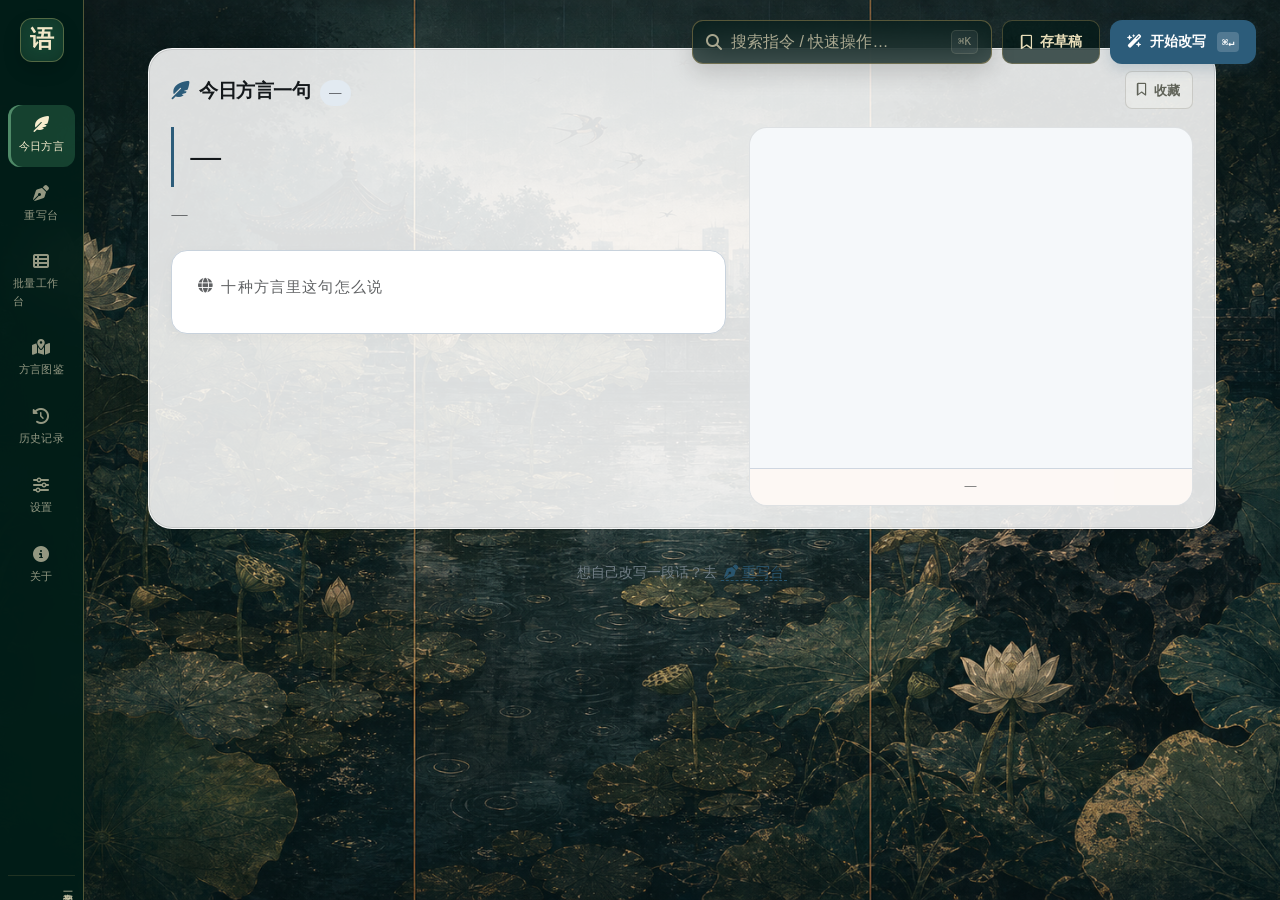
==== commit ffb175e7: "design: v4 deep-jade lacquer workbench (Round 2 design QA passed) - 84px jade rail + command bar + b" ====
--- a/static/index.html
+++ b/static/index.html
@@ -16,7 +16,7 @@
         try {
           var raw = localStorage.getItem("ncga.settings.v2");
           var s = raw ? JSON.parse(raw) : null;
-          var v = (s && s.version) || "v2";
+          var v = (s && s.version) || "v3";
           var fs = (s && s.fontScale) || "1";
           document.documentElement.setAttribute("data-version", v);
           document.documentElement.style.setProperty("--font-scale", fs);
@@ -39,7 +39,7 @@
       })();
     </script>
 
-    <link rel="stylesheet" href="/static/styles.css">
+    <link rel="stylesheet" href="/static/styles.css?v=29">
     <link
       rel="stylesheet"
       href="https://cdnjs.cloudflare.com/ajax/libs/font-awesome/6.4.0/css/all.min.css"
@@ -47,8 +47,6 @@
       crossorigin="anonymous"
       referrerpolicy="no-referrer"
     >
-    <link rel="preconnect" href="https://fonts.gstatic.com" crossorigin>
-    <link href="https://fonts.googleapis.com/css2?family=Noto+Sans+SC:wght@300;400;500;600;700;900&family=Noto+Serif+SC:wght@400;500;600;700;900&family=Ma+Shan+Zheng&family=Inter:wght@400;500;600;700&family=Manrope:wght@500;600;700&family=JetBrains+Mono:wght@400;500&display=swap" rel="stylesheet">
   </head>
   <body data-route="daily">
     <div class="boot-screen" id="boot-screen">
@@ -70,7 +68,7 @@
          由 app.js injectGlobalSeasonDeco() 填充,只在 v3 mode 显 -->
     <div class="v3-global-deco" id="v3-global-deco" aria-hidden="true"></div>
 
-    <aside class="sidebar" role="navigation" aria-label="主导航">
+    <aside class="sidebar" id="sidebar-as-drawer" role="navigation" aria-label="主导航">
       <button class="sidebar-toggle" id="sidebar-toggle" type="button" aria-label="收起 / 展开侧栏">
         <i class="fas fa-bars" aria-hidden="true"></i>
       </button>
@@ -79,7 +77,7 @@
         <span class="brand-seal" aria-hidden="true">语</span>
         <div class="brand-text">
           <strong>地道中文</strong>
-          <span class="brand-sub">Native Chinese · v2</span>
+          <span class="brand-sub">Native Chinese · Studio</span>
         </div>
       </a>
 
@@ -156,19 +154,29 @@
             <span id="v3-hero-meta-place">上海</span>
           </p>
           <h2 class="v3-hero-place" id="v3-hero-headline">外滩</h2>
+          <p class="round2-hero-date" id="round2-hero-date">2026-07-21 · 盛夏时节</p>
           <p class="v3-hero-verse" id="v3-hero-verse">「随四时,听乡音」</p>
         </div>
       </header>
 
       <header class="cmdbar">
         <div class="cmdbar-left">
-          <button type="button" class="cmd-btn ghost" id="mobile-menu-btn" aria-label="打开菜单">
+          <button type="button" class="cmd-btn ghost" id="mobile-menu-btn" aria-label="打开菜单" aria-controls="sidebar-as-drawer" aria-expanded="false">
             <i class="fas fa-bars" aria-hidden="true"></i>
           </button>
           <h1 class="cmdbar-title" id="page-title">重写台</h1>
           <span class="cmdbar-subtitle" id="page-subtitle">把任意中文揉成你想要的乡音</span>
         </div>
         <div class="cmdbar-right">
+          <button type="button" class="round2-command-search" id="round2-command-search" aria-label="聚焦原文输入">
+            <i class="fas fa-magnifying-glass" aria-hidden="true"></i>
+            <span>搜索指令 / 快速操作…</span>
+            <kbd>⌘K</kbd>
+          </button>
+          <button type="button" class="cmd-btn round2-save-draft" id="round2-save-draft">
+            <i class="far fa-bookmark" aria-hidden="true"></i>
+            <span>存草稿</span>
+          </button>
           <button type="button" class="bg-mode-pill" id="bg-mode-pill" title="背景模式（点击循环切换）">
             <i class="fas fa-image" aria-hidden="true"></i>
             <span id="bg-mode-label">轮播</span>
@@ -453,7 +461,33 @@
               <div class="compare-grid" id="compare-grid"></div>
             </section>
           </div>
-        </div>
+
+          <aside class="round2-compare-rail" aria-label="原文对照">
+            <header>
+              <span>对照</span>
+              <small>原文对照</small>
+            </header>
+            <div class="round2-compare-copy" id="round2-compare-copy">
+              <p>把原文贴进左侧，这里会保持一份安静的逐句对照。</p>
+            </div>
+            <p class="round2-compare-note">逐句校对 · 随写随看</p>
+          </aside>
+        </div>
+
+        <section class="round2-version-tray" aria-label="历史版本与快速对照">
+          <header class="round2-version-head">
+            <div>
+              <strong>历史版本</strong>
+              <span>快速对照</span>
+            </div>
+            <a href="#history">查看全部</a>
+          </header>
+          <div class="round2-version-list" id="round2-version-list"></div>
+          <button type="button" class="round2-new-version" id="round2-new-version">
+            <i class="fas fa-plus" aria-hidden="true"></i>
+            <span>新建版本</span>
+          </button>
+        </section>
       </section>
 
       <!-- ==================== 页面：批量工作台 ==================== -->
@@ -646,9 +680,9 @@
           </article>
 
           <article class="settings-card wide">
-            <header><i class="fas fa-brain" aria-hidden="true"></i> AI 自反馈（实验）</header>
-            <p>每次评分都被记录；当某 (方言, 场景) 的平均分低于 3.5 (≥8 个样本时)，可触发 DeepSeek
-              对照高分/低分例子重写【场景指引】，从此使用新指引。</p>
+            <header><i class="fas fa-chart-line" aria-hidden="true"></i> 质量评分</header>
+            <p>每次评分（在重写台勾选「评分」，或在批量台开启「质量评分」）都会按 (方言, 场景)
+              聚合，显示平均分、标准差与分布，帮你看出哪些方言 / 场景的改写更稳。</p>
             <div class="quality-stats" id="quality-stats">
               <p class="settings-hint">还没有评分数据。在重写台勾选「评分」，或在批量工作台开启「质量评分」。</p>
             </div>
@@ -839,42 +873,6 @@
       </div>
     </div>
 
-    <!-- Cycle 10 — Override review modal (human-in-the-loop gate) -->
-    <div class="landmark-modal" id="override-modal" role="dialog" aria-modal="true" aria-labelledby="override-modal-title" hidden>
-      <div class="landmark-modal-content override-modal-content">
-        <button class="landmark-close" id="override-modal-close" type="button" aria-label="关闭">
-          <i class="fas fa-xmark" aria-hidden="true"></i>
-        </button>
-        <header>
-          <h3 id="override-modal-title">AI 自反馈：审核草稿</h3>
-          <p id="override-modal-sub">DeepSeek 根据样本提议了新【场景指引】。请审核后再启用。</p>
-        </header>
-        <div class="override-diff">
-          <div class="override-block override-block-old">
-            <h4>当前指引</h4>
-            <pre id="override-modal-old"></pre>
-          </div>
-          <div class="override-block override-block-new">
-            <h4>AI 提议（可编辑）</h4>
-            <textarea id="override-modal-new" rows="10" spellcheck="false"></textarea>
-          </div>
-        </div>
-        <div class="override-meta">
-          <span>诊断：<strong id="override-modal-reason">—</strong></span>
-          <span>样本基线 μ = <strong id="override-modal-baseline">—</strong></span>
-        </div>
-        <footer>
-          <button type="button" class="ghost-btn danger" id="override-reject-btn">
-            <i class="fas fa-xmark" aria-hidden="true"></i> 拒绝草稿
-          </button>
-          <button type="button" class="ghost-btn" id="override-modal-cancel">取消</button>
-          <button type="button" class="primary-btn" id="override-activate-btn">
-            <i class="fas fa-circle-check" aria-hidden="true"></i> 启用此指引
-          </button>
-        </footer>
-      </div>
-    </div>
-
     <div
       class="landmark-modal"
       id="landmark-modal"
@@ -903,6 +901,6 @@
       </div>
     </div>
 
-    <script src="/static/app.js"></script>
+    <script src="/static/app.js?v=29"></script>
   </body>
 </html>
--- a/static/styles.css
+++ b/static/styles.css
@@ -2344,12 +2344,6 @@
   background: var(--panel);
   display: flex; flex-direction: column; gap: 0.4rem;
 }
-.quality-bucket.has-override { border-left: 3px solid var(--gold); }
-.quality-bucket.needs-reflection { border-left: 3px solid var(--accent); animation: pulse-attention 2s ease-in-out infinite; }
-@keyframes pulse-attention {
-  0%, 100% { box-shadow: 0 0 0 0 rgba(200,62,42,0); }
-  50% { box-shadow: 0 0 0 4px rgba(200,62,42,.15); }
-}
 .quality-bucket-head {
   display: flex; justify-content: space-between; align-items: baseline;
   font-size: 0.85rem; font-weight: 600;
@@ -2378,135 +2372,8 @@
   background: linear-gradient(90deg, var(--warning) 0%, var(--gold) 50%, var(--success) 100%);
   transition: width 0.4s ease;
 }
-.quality-bucket-distribution .marker {
-  position: absolute;
-  top: 0; bottom: 0;
-  width: 2px;
-  background: var(--ink);
-  opacity: 0.6;
-  /* Cycle 20: was inline style="left:70%". The 3.5/5 threshold position is
-     fixed → move to CSS so we can drop CSP unsafe-inline on style-src. */
-  left: 70%;
-}
 /* Cycle 20: short skeleton (replaces inline style="width:60%"). */
 .skeleton-row--short { width: 60% !important; }
-.quality-bucket-actions {
-  display: flex; gap: 0.4rem; flex-wrap: wrap;
-}
-.quality-bucket-override {
-  font-size: 0.78rem;
-  color: var(--ink-muted);
-  font-style: italic;
-  padding: 0.4rem;
-  background: var(--panel-soft);
-  border-radius: var(--radius-xs);
-  border-left: 2px solid var(--gold);
-}
-.quality-bucket-override strong { color: var(--gold); font-style: normal; }
-
-/* Cycle 10: draft state + A/B delta */
-.quality-bucket.has-draft {
-  border-left: 3px solid var(--accent);
-  animation: pulse-attention 2s ease-in-out infinite;
-}
-.quality-bucket-draft {
-  font-size: 0.78rem;
-  color: var(--ink);
-  padding: 0.5rem;
-  background: rgba(200, 62, 42, 0.08);
-  border-radius: var(--radius-xs);
-  border-left: 2px solid var(--accent);
-  display: flex; flex-direction: column; gap: 0.3rem;
-}
-.quality-bucket-draft .draft-label {
-  font-weight: 600;
-  color: var(--accent);
-  display: flex; align-items: center; gap: 0.3rem;
-}
-.quality-bucket-ab {
-  display: inline-flex;
-  align-items: center;
-  gap: 0.4rem;
-  font-family: var(--mono);
-  font-size: 0.78rem;
-  color: var(--ink-soft);
-  padding: 0.3rem 0.55rem;
-  background: var(--panel-soft);
-  border-radius: var(--radius-xs);
-  border: 1px solid var(--line);
-}
-.quality-bucket-ab.improved { border-color: var(--success); color: var(--success); }
-.quality-bucket-ab.degraded { border-color: var(--warning); color: var(--warning); }
-.quality-bucket-ab .delta-arrow { font-size: 0.9em; }
-
-/* Override review modal */
-.override-modal-content {
-  max-width: 880px;
-  width: 92%;
-  max-height: 90vh;
-  display: flex;
-  flex-direction: column;
-}
-.override-diff {
-  display: grid;
-  grid-template-columns: 1fr 1fr;
-  gap: 0.7rem;
-  margin: 0.7rem 0;
-  flex: 1;
-  min-height: 0;
-}
-.override-block {
-  display: flex; flex-direction: column;
-  background: var(--panel-soft);
-  border-radius: var(--radius-sm);
-  border: 1px solid var(--line);
-  padding: 0.55rem 0.7rem;
-  min-height: 200px;
-}
-.override-block h4 {
-  margin: 0 0 0.4rem;
-  font-size: 0.82rem;
-  font-weight: 600;
-  color: var(--ink-muted);
-  display: flex; align-items: center; gap: 0.3rem;
-}
-.override-block-old h4::before { content: "\f060"; font-family: "Font Awesome 6 Free"; font-weight: 900; color: var(--ink-muted); }
-.override-block-new h4::before { content: "\f061"; font-family: "Font Awesome 6 Free"; font-weight: 900; color: var(--gold); }
-.override-block pre,
-.override-block textarea {
-  flex: 1;
-  width: 100%;
-  border: none;
-  background: transparent;
-  color: var(--ink);
-  font-family: var(--mono);
-  font-size: 0.86rem;
-  line-height: 1.55;
-  padding: 0;
-  margin: 0;
-  resize: none;
-  outline: none;
-  white-space: pre-wrap;
-  word-break: break-word;
-  overflow: auto;
-}
-.override-block-new textarea:focus { color: var(--ink); }
-.override-meta {
-  display: flex;
-  gap: 1.5rem;
-  flex-wrap: wrap;
-  font-size: 0.82rem;
-  color: var(--ink-muted);
-  margin: 0.4rem 0;
-  padding: 0.5rem 0.7rem;
-  background: var(--panel-soft);
-  border-radius: var(--radius-xs);
-}
-.override-meta strong { color: var(--ink); }
-
-@media (max-width: 720px) {
-  .override-diff { grid-template-columns: 1fr; }
-}
 
 /* ============================================================
    Scenario picker (Cycle 2 — native register steering)
@@ -4357,6 +4224,918 @@
   display: none;
 }
 
+/* ============================================================
+   v3 UI reform — calm, direct, spatially consistent
+   ============================================================ */
+
+body[data-v3="on"] {
+  --ui-accent: var(--s3-accent-deep);
+  --ui-accent-soft: color-mix(in srgb, var(--s3-accent) 14%, white);
+  --ui-surface: rgba(255, 255, 255, 0.86);
+  --ui-surface-solid: #ffffff;
+  --ui-surface-muted: color-mix(in srgb, var(--s3-bg) 82%, #ffffff);
+  --ui-text: var(--s3-text);
+  --ui-text-secondary: color-mix(in srgb, var(--s3-text) 68%, transparent);
+  --ui-border: color-mix(in srgb, var(--s3-text) 10%, transparent);
+  --ui-border-strong: color-mix(in srgb, var(--s3-text) 18%, transparent);
+  --ui-shadow-card: 0 1px 2px rgba(20, 24, 22, 0.04), 0 14px 34px rgba(20, 24, 22, 0.07);
+  --ui-shadow-float: 0 18px 50px rgba(20, 24, 22, 0.16);
+
+  /* Re-map the legacy tokens so every existing screen inherits one system. */
+  --bg: var(--s3-bg);
+  --bg-deep: var(--ui-surface-muted);
+  --ink: var(--ui-text);
+  --ink-soft: color-mix(in srgb, var(--ui-text) 76%, transparent);
+  --ink-muted: color-mix(in srgb, var(--ui-text) 52%, transparent);
+  --panel: var(--ui-surface);
+  --panel-soft: var(--ui-surface-muted);
+  --panel-elevated: var(--ui-surface-solid);
+  --line: var(--ui-border);
+  --line-strong: var(--ui-border-strong);
+  --accent: var(--ui-accent);
+  --accent-soft: var(--s3-accent);
+  --accent-dark: color-mix(in srgb, var(--ui-accent) 82%, black);
+  --gold: var(--s3-accent-2);
+  --gold-soft: color-mix(in srgb, var(--s3-accent-2) 72%, var(--ui-text));
+  --shadow-sm: 0 1px 3px rgba(20, 24, 22, 0.08);
+  --shadow-md: var(--ui-shadow-card);
+  --shadow-lg: var(--ui-shadow-float);
+
+  display: grid;
+  grid-template-columns: 248px minmax(0, 1fr) !important;
+  color: var(--ui-text);
+  background:
+    radial-gradient(circle at 92% 4%, color-mix(in srgb, var(--s3-accent) 12%, transparent), transparent 31rem),
+    radial-gradient(circle at 18% 96%, color-mix(in srgb, var(--s3-accent-2) 9%, transparent), transparent 34rem),
+    var(--s3-bg);
+  font-family: -apple-system, BlinkMacSystemFont, "SF Pro Text", "PingFang SC", "Noto Sans CJK SC", system-ui, sans-serif;
+  font-optical-sizing: auto;
+  letter-spacing: 0;
+}
+
+body[data-v3="on"] .app-main {
+  grid-column: 2 !important;
+  min-width: 0;
+  background: transparent;
+}
+
+/* Persistent desktop navigation: predictable, lightweight, always one click away. */
+body[data-v3="on"] .sidebar {
+  position: fixed;
+  inset: 0 auto 0 0;
+  width: 248px;
+  max-width: none;
+  transform: none;
+  padding: 1.1rem 0.85rem 1rem;
+  gap: 1.05rem;
+  overflow-y: auto;
+  background: rgba(250, 251, 249, 0.72);
+  border: 0;
+  border-right: 1px solid rgba(255, 255, 255, 0.76);
+  box-shadow: inset -1px 0 0 var(--ui-border);
+  backdrop-filter: blur(28px) saturate(150%);
+  -webkit-backdrop-filter: blur(28px) saturate(150%);
+  transition: transform 320ms cubic-bezier(0.2, 0.8, 0.2, 1);
+}
+
+body[data-v3="on"] .sidebar-toggle,
+body[data-v3="on"] .v3-menu-btn,
+body[data-v3="on"] #mobile-menu-btn {
+  display: none !important;
+}
+
+body[data-v3="on"] .brand {
+  gap: 0.72rem;
+  padding: 0.45rem 0.55rem 0.65rem;
+  margin: 0;
+}
+
+body[data-v3="on"] .brand-seal {
+  width: 38px;
+  height: 38px;
+  border-radius: 11px;
+  background: var(--ui-accent);
+  color: #fff;
+  box-shadow: 0 5px 14px color-mix(in srgb, var(--ui-accent) 24%, transparent), inset 0 1px 0 rgba(255,255,255,0.34);
+  font-family: "Songti SC", "STSong", serif;
+  font-size: 1.2rem;
+}
+
+body[data-v3="on"] .brand-text strong {
+  color: var(--ui-text);
+  font-family: inherit;
+  font-size: 1rem;
+  font-weight: 700;
+  letter-spacing: -0.01em;
+}
+
+body[data-v3="on"] .brand-sub {
+  margin-top: 0.2rem;
+  color: var(--ui-text-secondary);
+  font-family: inherit;
+  font-size: 0.65rem;
+  font-weight: 550;
+  letter-spacing: 0.025em;
+}
+
+body[data-v3="on"] .nav-rail { gap: 0.2rem; }
+
+body[data-v3="on"] .nav-item {
+  grid-template-columns: 22px 1fr auto;
+  min-height: 44px;
+  padding: 0.64rem 0.75rem;
+  gap: 0.68rem;
+  border: 0;
+  border-radius: 12px;
+  color: var(--ui-text-secondary);
+  font-size: 0.9rem;
+  font-weight: 560;
+  box-shadow: none;
+  transition: color 160ms ease, background-color 160ms ease, transform 100ms ease-out;
+}
+
+body[data-v3="on"] .nav-item i { color: inherit; }
+body[data-v3="on"] .nav-item:hover { background: color-mix(in srgb, var(--ui-text) 5%, transparent); color: var(--ui-text); }
+body[data-v3="on"] .nav-item:active { transform: scale(0.98); }
+body[data-v3="on"] .nav-item.is-active {
+  background: var(--ui-surface-solid);
+  color: var(--ui-accent);
+  border: 0;
+  box-shadow: 0 1px 2px rgba(20,24,22,0.06), 0 5px 16px rgba(20,24,22,0.05);
+}
+
+body[data-v3="on"] .nav-item kbd {
+  min-width: 1.35rem;
+  padding: 0.08rem 0.32rem;
+  color: var(--ink-muted);
+  background: transparent;
+  border: 0;
+  font-family: ui-monospace, "SF Mono", monospace;
+  text-align: center;
+}
+
+body[data-v3="on"] .sidebar-bottom {
+  gap: 0.7rem;
+  padding: 0.8rem 0.25rem 0;
+  border-color: var(--ui-border);
+}
+
+body[data-v3="on"] .version-switch {
+  display: grid;
+  grid-template-columns: repeat(3, 1fr);
+  width: 100%;
+  padding: 3px;
+  gap: 2px;
+  background: color-mix(in srgb, var(--ui-text) 6%, transparent);
+  border: 0;
+  border-radius: 10px;
+}
+
+body[data-v3="on"] .version-switch .version-btn {
+  min-height: 30px;
+  padding: 0.3rem 0.42rem;
+  border-radius: 8px;
+  color: var(--ui-text-secondary);
+  font-size: 0.73rem;
+  font-weight: 600;
+  transition: background-color 160ms ease, color 160ms ease, transform 100ms ease-out;
+}
+
+body[data-v3="on"] .version-switch .version-btn.is-active {
+  background: #fff;
+  color: var(--ui-accent);
+  box-shadow: 0 1px 3px rgba(20,24,22,0.12);
+}
+
+body[data-v3="on"] .sidebar-meta {
+  color: var(--ink-muted);
+  font-family: inherit;
+  font-style: normal;
+  font-size: 0.72rem;
+  letter-spacing: 0;
+}
+
+/* The seasonal image remains as context, no longer a gate before the tool. */
+body[data-v3="on"] .v3-hero {
+  display: block;
+  width: auto;
+  height: 156px;
+  min-height: 0;
+  margin: 16px 24px 0;
+  overflow: hidden;
+  border: 1px solid rgba(255,255,255,0.58);
+  border-radius: 24px;
+  background: linear-gradient(135deg, var(--ui-accent), var(--s3-accent-2));
+  box-shadow: 0 12px 34px rgba(20,24,22,0.09);
+  isolation: isolate;
+}
+
+body[data-v3="on"][data-route="daily"] .v3-hero { display: none; }
+
+body[data-v3="on"] .v3-hero-photo {
+  background-position: center 54%;
+  transform: none;
+  filter: saturate(0.82) contrast(0.96);
+  transition: opacity 220ms ease-out;
+}
+
+body[data-v3="on"] .v3-hero-photo::after {
+  background:
+    linear-gradient(90deg, rgba(10,16,13,0.70) 0%, rgba(10,16,13,0.38) 48%, rgba(10,16,13,0.08) 100%),
+    linear-gradient(180deg, rgba(0,0,0,0.02), rgba(0,0,0,0.28));
+}
+
+body[data-v3="on"] .v3-hero-tint { mix-blend-mode: soft-light; }
+body[data-v3="on"] .v3-hero::before,
+body[data-v3="on"] .v3-hero::after,
+body[data-v3="on"] .v3-season-deco,
+body[data-v3="on"] .v3-global-deco { display: none !important; }
+
+body[data-v3="on"] .v3-hero-caption {
+  inset: auto auto 24px 28px;
+  max-width: min(68ch, calc(100% - 56px));
+  gap: 0.25rem;
+  color: #fff;
+}
+
+body[data-v3="on"] .v3-hero-meta {
+  width: fit-content;
+  margin: 0 0 0.1rem;
+  padding: 0.25rem 0.55rem;
+  border: 1px solid rgba(255,255,255,0.24);
+  border-radius: 999px;
+  background: rgba(255,255,255,0.12);
+  backdrop-filter: blur(12px);
+  -webkit-backdrop-filter: blur(12px);
+  font-family: inherit;
+  font-size: 0.7rem;
+  font-weight: 650;
+  letter-spacing: 0.06em;
+  opacity: 1;
+}
+
+body[data-v3="on"] .v3-hero-place {
+  margin: 0;
+  font-family: inherit;
+  font-size: clamp(1.8rem, 3.6vw, 2.65rem);
+  font-weight: 720;
+  line-height: 1.08;
+  letter-spacing: -0.035em;
+  text-shadow: 0 2px 18px rgba(0,0,0,0.24);
+}
+
+body[data-v3="on"] .v3-hero-verse {
+  margin: 0.18rem 0 0;
+  font-family: "Songti SC", "STSong", serif;
+  font-size: 0.88rem;
+  font-style: normal;
+  line-height: 1.5;
+  letter-spacing: 0.01em;
+  opacity: 0.88;
+}
+
+/* Floating chrome: compact, translucent, and readable over scrolling content. */
+body[data-v3="on"] .cmdbar,
+body[data-v3="on"] .v3-hero + .cmdbar,
+body[data-v3="on"][data-route="daily"] .cmdbar {
+  position: sticky;
+  top: 0;
+  z-index: 40;
+  min-height: 70px;
+  margin: 0;
+  padding: 0.75rem 1.75rem;
+  border: 0;
+  border-bottom: 1px solid rgba(255,255,255,0.7);
+  border-radius: 0;
+  background: rgba(248, 249, 247, 0.72);
+  box-shadow: 0 1px 0 var(--ui-border), 0 10px 24px rgba(20,24,22,0.035);
+  backdrop-filter: blur(24px) saturate(160%);
+  -webkit-backdrop-filter: blur(24px) saturate(160%);
+}
+
+body[data-v3="on"] .cmdbar-left { gap: 0.8rem; min-width: 0; }
+body[data-v3="on"] .cmdbar-title,
+body[data-v3="on"] .cmdbar h1 {
+  color: var(--ui-text);
+  font-family: inherit;
+  font-size: 1.25rem;
+  font-weight: 720;
+  line-height: 1.1;
+  letter-spacing: -0.025em;
+}
+
+body[data-v3="on"] .cmdbar-subtitle {
+  color: var(--ui-text-secondary);
+  font-size: 0.78rem;
+  font-weight: 500;
+  letter-spacing: 0;
+}
+
+body[data-v3="on"] .bg-mode-pill { display: none; }
+
+body[data-v3="on"] .cmdbar .cmd-btn.primary {
+  min-height: 42px;
+  padding: 0.65rem 1.05rem;
+  border: 0;
+  border-radius: 12px;
+  background: var(--ui-accent);
+  color: #fff;
+  box-shadow: 0 5px 14px color-mix(in srgb, var(--ui-accent) 20%, transparent);
+  font-size: 0.85rem;
+  letter-spacing: 0;
+  transition: background-color 160ms ease, transform 100ms ease-out, box-shadow 160ms ease;
+}
+
+body[data-v3="on"] .cmdbar .cmd-btn.primary:hover { background: var(--accent-dark); color: #fff; transform: none; }
+body[data-v3="on"] .cmdbar .cmd-btn.primary:active { transform: scale(0.97); }
+
+body[data-v3="on"] .kbd-hint {
+  margin-left: 0.2rem;
+  padding: 0.08rem 0.3rem;
+  border: 0;
+  background: rgba(255,255,255,0.18);
+  font-size: 0.64rem;
+}
+
+/* Content and cards. */
+body[data-v3="on"] .page,
+body[data-v3="on"][data-route="settings"] .page-settings,
+body[data-v3="on"][data-route="daily"] .daily-page-wrap,
+body[data-v3="on"][data-route="atlas"] .page-atlas,
+body[data-v3="on"][data-route="history"] .page-history,
+body[data-v3="on"][data-route="batch"] .page-batch {
+  width: 100%;
+  max-width: 1380px;
+  margin: 0 auto;
+  padding: 1.5rem 2rem 4.5rem;
+  animation: none;
+}
+
+body[data-v3="on"] .workbench {
+  grid-template-columns: minmax(0, 1fr) minmax(0, 1fr);
+  align-items: start;
+  gap: 1.1rem;
+}
+
+body[data-v3="on"] .card,
+body[data-v3="on"] .settings-card,
+body[data-v3="on"] .history-item,
+body[data-v3="on"] .variety-tile,
+body[data-v3="on"] .batch-table-wrap {
+  background: var(--ui-surface);
+  border: 1px solid rgba(255,255,255,0.72);
+  border-radius: 22px;
+  box-shadow: var(--ui-shadow-card), inset 0 0 0 1px var(--ui-border);
+  backdrop-filter: blur(22px) saturate(130%);
+  -webkit-backdrop-filter: blur(22px) saturate(130%);
+}
+
+body[data-v3="on"] .card {
+  padding: 1.3rem 1.4rem;
+  overflow: hidden;
+  transition: border-color 180ms ease, box-shadow 180ms ease;
+}
+
+body[data-v3="on"] .card::before { display: none; }
+
+body[data-v3="on"] .card-head {
+  min-height: 38px;
+  margin-bottom: 0.95rem;
+  padding-bottom: 0.8rem;
+  border-color: var(--ui-border);
+}
+
+body[data-v3="on"] .card-head-title h2,
+body[data-v3="on"] .page-section-head h2 {
+  color: var(--ui-text);
+  font-family: inherit;
+  font-weight: 700;
+  letter-spacing: -0.02em;
+}
+
+body[data-v3="on"] .card-head-title h2 { font-size: 1.02rem; }
+body[data-v3="on"] .card-head-title > i { color: var(--ui-accent); }
+
+body[data-v3="on"] .char-count {
+  padding: 0.25rem 0.6rem;
+  border-color: var(--ui-border);
+  background: var(--ui-surface-muted);
+  color: var(--ink-muted);
+  font-family: ui-monospace, "SF Mono", monospace;
+}
+
+body[data-v3="on"] .mode-row,
+body[data-v3="on"] .scenario-row {
+  gap: 0.65rem;
+  margin: 0 0 0.8rem;
+  padding: 0.5rem;
+  border: 0;
+  border-radius: 14px;
+  background: color-mix(in srgb, var(--ui-text) 5%, transparent);
+}
+
+body[data-v3="on"] .mode-label,
+body[data-v3="on"] .scenario-label {
+  padding: 0.36rem 0.25rem 0.2rem;
+  color: var(--ui-text-secondary);
+  font-size: 0.78rem;
+  font-weight: 650;
+}
+
+body[data-v3="on"] .mode-chip,
+body[data-v3="on"] .scenario-chip {
+  min-height: 32px;
+  padding: 0.36rem 0.72rem;
+  border: 0;
+  border-radius: 10px;
+  color: var(--ui-text-secondary);
+  font-size: 0.78rem;
+  transition: color 140ms ease, background-color 140ms ease, transform 100ms ease-out, box-shadow 140ms ease;
+}
+
+body[data-v3="on"] .mode-chip:hover,
+body[data-v3="on"] .scenario-chip:hover {
+  background: rgba(255,255,255,0.52);
+  color: var(--ui-text);
+  border: 0;
+}
+
+body[data-v3="on"] .mode-chip:active,
+body[data-v3="on"] .scenario-chip:active { transform: scale(0.96); }
+
+body[data-v3="on"] .mode-chip.is-active,
+body[data-v3="on"] .scenario-chip.is-active {
+  background: #fff;
+  color: var(--ui-accent);
+  border: 0;
+  box-shadow: 0 1px 3px rgba(20,24,22,0.12);
+}
+
+body[data-v3="on"] .example-chips {
+  gap: 0.4rem;
+  margin-bottom: 0.85rem;
+}
+
+body[data-v3="on"] .chip-label { color: var(--ink-muted); }
+body[data-v3="on"] .chip-label i { color: var(--ui-accent); }
+
+body[data-v3="on"] .chip {
+  min-height: 32px;
+  padding: 0.34rem 0.7rem;
+  border: 1px solid var(--ui-border);
+  border-radius: 999px;
+  background: rgba(255,255,255,0.54);
+  color: var(--ui-text-secondary);
+  opacity: 1;
+  transition: color 140ms ease, background-color 140ms ease, border-color 140ms ease, transform 100ms ease-out;
+}
+
+body[data-v3="on"] .chip:hover {
+  border-color: color-mix(in srgb, var(--ui-accent) 32%, transparent);
+  background: var(--ui-accent-soft);
+  color: var(--ui-accent);
+  transform: none;
+}
+body[data-v3="on"] .chip:active { transform: scale(0.97); }
+
+body[data-v3="on"] textarea,
+body[data-v3="on"] select,
+body[data-v3="on"] .search-input {
+  border: 1px solid var(--ui-border-strong);
+  border-radius: 15px;
+  background: rgba(255,255,255,0.78);
+  color: var(--ui-text);
+  box-shadow: inset 0 1px 2px rgba(20,24,22,0.025);
+  backdrop-filter: none;
+  -webkit-backdrop-filter: none;
+  font-family: inherit;
+  transition: border-color 140ms ease, box-shadow 140ms ease, background-color 140ms ease;
+}
+
+body[data-v3="on"] textarea {
+  height: 200px;
+  min-height: 180px;
+  padding: 1rem 1.05rem;
+  font-size: calc(1.03rem * var(--font-scale));
+  line-height: 1.72;
+  resize: vertical;
+}
+
+body[data-v3="on"] textarea:focus,
+body[data-v3="on"] select:focus,
+body[data-v3="on"] .search-input:focus {
+  border-color: var(--ui-accent);
+  background: #fff;
+  box-shadow: 0 0 0 4px color-mix(in srgb, var(--ui-accent) 16%, transparent);
+}
+
+body[data-v3="on"] select option { background: #fff; color: var(--ui-text); }
+body[data-v3="on"] .select-icon { color: var(--ui-accent); }
+
+body[data-v3="on"] .form-row { gap: 0.65rem; }
+
+body[data-v3="on"] .btn-rewrite {
+  min-width: 142px;
+  min-height: 50px;
+  padding: 0.8rem 1.25rem;
+  border-radius: 14px;
+  background: var(--ui-accent);
+  color: #fff;
+  box-shadow: 0 7px 18px color-mix(in srgb, var(--ui-accent) 22%, transparent);
+  font-size: 0.9rem;
+  letter-spacing: 0;
+  transition: background-color 150ms ease, transform 100ms ease-out, box-shadow 150ms ease;
+}
+
+body[data-v3="on"] .btn-rewrite:hover:not(:disabled) {
+  background: var(--accent-dark);
+  box-shadow: 0 9px 22px color-mix(in srgb, var(--ui-accent) 25%, transparent);
+  filter: none;
+  transform: none;
+}
+body[data-v3="on"] .btn-rewrite:active:not(:disabled) { transform: scale(0.97); }
+
+body[data-v3="on"] .status {
+  padding: 0.62rem 0.75rem;
+  border: 1px solid color-mix(in srgb, var(--ui-accent) 15%, transparent);
+  border-left-width: 1px;
+  border-radius: 12px;
+  background: color-mix(in srgb, var(--ui-accent) 7%, white);
+  color: var(--ui-text-secondary);
+  font-size: 0.8rem;
+}
+
+body[data-v3="on"] .result,
+body[data-v3="on"] .result-compare-orig {
+  min-height: 260px;
+  max-height: 40rem;
+  padding: 1.35rem 1.4rem;
+  border: 1px solid var(--ui-border);
+  border-radius: 16px;
+  background: var(--ui-surface-muted);
+  color: var(--ui-text);
+  box-shadow: inset 0 1px 2px rgba(20,24,22,0.025);
+  font-family: "Songti SC", "STSong", serif;
+  font-size: calc(1.08rem * var(--font-scale));
+  line-height: 1.85;
+  letter-spacing: 0.01em;
+  backdrop-filter: none;
+  -webkit-backdrop-filter: none;
+  transition: background-color 160ms ease, border-color 160ms ease, box-shadow 160ms ease;
+}
+
+body[data-v3="on"] .result::before,
+body[data-v3="on"] .result-compare-orig::before { display: none; }
+
+body[data-v3="on"] .result:empty::before {
+  content: "重写后的文字会出现在这里";
+  position: static;
+  display: block;
+  width: auto;
+  height: auto;
+  background: none;
+  color: var(--ink-muted);
+  font-family: inherit;
+  font-size: 0.94rem;
+  font-style: normal;
+  opacity: 1;
+}
+
+body[data-v3="on"] .result:hover { background: var(--ui-surface-muted); }
+body[data-v3="on"] .result:focus {
+  border-color: var(--ui-accent);
+  box-shadow: 0 0 0 4px color-mix(in srgb, var(--ui-accent) 14%, transparent);
+}
+
+body[data-v3="on"] .result-stats {
+  border: 1px solid var(--ui-border);
+  background: var(--ui-surface-muted);
+  backdrop-filter: none;
+}
+
+body[data-v3="on"] .result-stat-label { color: var(--ink-muted); font-family: inherit; }
+body[data-v3="on"] .result-stat-value { color: var(--ui-text); font-family: inherit; }
+body[data-v3="on"] .result-foot { border-color: var(--ui-border); }
+
+body[data-v3="on"] .icon-btn,
+body[data-v3="on"] .ghost-btn,
+body[data-v3="on"] .primary-btn {
+  min-height: 38px;
+  border: 1px solid var(--ui-border);
+  border-radius: 11px;
+  background: rgba(255,255,255,0.58);
+  color: var(--ui-text-secondary);
+  transition: color 140ms ease, background-color 140ms ease, border-color 140ms ease, transform 100ms ease-out;
+}
+
+body[data-v3="on"] .icon-btn { min-width: 38px; padding: 0.45rem; }
+body[data-v3="on"] .icon-btn:hover:not(:disabled),
+body[data-v3="on"] .ghost-btn:hover:not(:disabled) {
+  border-color: color-mix(in srgb, var(--ui-accent) 28%, transparent);
+  background: var(--ui-accent-soft);
+  color: var(--ui-accent);
+  transform: none;
+}
+
+body[data-v3="on"] .icon-btn:active:not(:disabled),
+body[data-v3="on"] .ghost-btn:active:not(:disabled),
+body[data-v3="on"] .primary-btn:active:not(:disabled) { transform: scale(0.96); }
+
+body[data-v3="on"] .icon-btn.primary-icon,
+body[data-v3="on"] .primary-btn {
+  border-color: transparent;
+  background: var(--ui-accent);
+  color: #fff;
+  box-shadow: none;
+}
+
+body[data-v3="on"] .explain-drawer,
+body[data-v3="on"] .compare-panel {
+  border: 1px solid var(--ui-border);
+  border-radius: 16px;
+  background: var(--ui-surface-muted);
+  animation: none;
+}
+
+/* Daily, library, history, and settings use the same surface language. */
+body[data-v3="on"][data-route="daily"] .daily-page-wrap { padding-top: 1.5rem; }
+
+body[data-v3="on"][data-route="daily"] .card-daily-hero {
+  padding: 1.4rem;
+  border: 1px solid rgba(255,255,255,0.72);
+  border-radius: 24px;
+  background: var(--ui-surface);
+  box-shadow: var(--ui-shadow-card), inset 0 0 0 1px var(--ui-border);
+  backdrop-filter: blur(22px) saturate(130%);
+  -webkit-backdrop-filter: blur(22px) saturate(130%);
+  transition: border-color 180ms ease, box-shadow 180ms ease;
+}
+
+body[data-v3="on"][data-route="daily"] .card-daily-hero:hover { transform: none; box-shadow: var(--ui-shadow-card), inset 0 0 0 1px var(--ui-border); }
+
+body[data-v3="on"][data-route="daily"] .daily-phrase-title h2 {
+  color: var(--ui-text);
+  font-family: inherit;
+  font-size: 1.2rem;
+  font-weight: 720;
+  letter-spacing: -0.02em;
+}
+
+body[data-v3="on"][data-route="daily"] .daily-phrase-title i { color: var(--ui-accent); }
+body[data-v3="on"][data-route="daily"] .daily-phrase-date { color: var(--ui-text-secondary); font-family: inherit; }
+
+body[data-v3="on"][data-route="daily"] .daily-phrase-figure {
+  border: 1px solid var(--ui-border);
+  border-radius: 18px;
+  background: var(--ui-surface-muted);
+  box-shadow: none;
+}
+
+body[data-v3="on"][data-route="daily"] .daily-phrase-slides { height: 340px; }
+body[data-v3="on"][data-route="daily"] .daily-phrase-slides img { transition: opacity 240ms ease-out; }
+body[data-v3="on"][data-route="daily"] .daily-phrase-figure figcaption { color: var(--ui-text-secondary); font-family: inherit; }
+
+body[data-v3="on"][data-route="daily"] .daily-phrase-original {
+  padding-left: 1rem;
+  border-left: 3px solid var(--ui-accent);
+  color: var(--ui-text);
+  font-family: "Songti SC", "STSong", serif;
+  font-size: clamp(1.45rem, 3vw, 1.9rem);
+  line-height: 1.55;
+  letter-spacing: -0.01em;
+}
+
+body[data-v3="on"][data-route="daily"] .daily-phrase-meaning,
+body[data-v3="on"][data-route="daily"] .daily-phrase-translations-title { color: var(--ui-text-secondary); }
+
+body[data-v3="on"][data-route="daily"] .daily-phrase-translations-open li {
+  border: 1px solid var(--ui-border);
+  border-radius: 12px;
+  background: var(--ui-surface-muted);
+}
+
+body[data-v3="on"][data-route="daily"] .daily-phrase-translations-open li > strong { color: var(--ui-accent); }
+
+body[data-v3="on"] .settings-grid { grid-template-columns: repeat(auto-fit, minmax(300px, 1fr)); gap: 1rem; }
+
+body[data-v3="on"] .settings-card {
+  padding: 1.25rem;
+  margin: 0;
+  transition: border-color 160ms ease, box-shadow 160ms ease;
+}
+
+body[data-v3="on"] .settings-card:hover,
+body[data-v3="on"] .history-item:hover { transform: none; border-color: color-mix(in srgb, var(--ui-accent) 24%, white); }
+
+body[data-v3="on"] .settings-card header,
+body[data-v3="on"] .empty-state h3 {
+  color: var(--ui-text);
+  font-family: inherit;
+  letter-spacing: -0.01em;
+}
+
+body[data-v3="on"] .seg-control {
+  padding: 3px;
+  gap: 2px;
+  border: 0;
+  border-radius: 11px;
+  background: color-mix(in srgb, var(--ui-text) 6%, transparent);
+}
+
+body[data-v3="on"] .seg-control button {
+  min-height: 34px;
+  border-radius: 9px;
+  color: var(--ui-text-secondary);
+}
+
+body[data-v3="on"] .seg-control button.is-active {
+  background: #fff;
+  color: var(--ui-accent);
+  box-shadow: 0 1px 3px rgba(20,24,22,0.12);
+}
+
+/* Visible focus is consistent across mouse, keyboard, and high-contrast use. */
+body[data-v3="on"] :where(a, button, select, textarea, input, [tabindex]):focus-visible {
+  outline: 3px solid color-mix(in srgb, var(--ui-accent) 50%, transparent);
+  outline-offset: 3px;
+}
+
+body[data-v3="on"] :where(button, a, .chip, .mode-chip, .scenario-chip) {
+  -webkit-tap-highlight-color: transparent;
+  touch-action: manipulation;
+}
+
+/* Compact drawer below the desktop workspace breakpoint. It enters and exits
+   from the same edge as its trigger, preserving spatial continuity. */
+@media (max-width: 980px) {
+  body[data-v3="on"] { grid-template-columns: minmax(0, 1fr) !important; }
+  body[data-v3="on"] .app-main { grid-column: 1 !important; }
+
+  body[data-v3="on"] .sidebar {
+    inset: 0 auto 0 0;
+    width: min(88vw, 340px);
+    max-width: 340px;
+    padding-top: max(1rem, env(safe-area-inset-top));
+    transform: translate3d(-104%, 0, 0);
+    border-right: 1px solid rgba(255,255,255,0.72);
+    box-shadow: var(--ui-shadow-float);
+  }
+
+  body[data-v3="on"].sidebar-open .sidebar { transform: translate3d(0, 0, 0); }
+
+  body[data-v3="on"] #mobile-menu-btn {
+    display: inline-flex !important;
+    width: 44px;
+    height: 44px;
+    min-width: 44px;
+    padding: 0;
+    border: 1px solid var(--ui-border);
+    border-radius: 12px;
+    background: rgba(255,255,255,0.56);
+    color: var(--ui-text-secondary);
+  }
+
+  body[data-v3="on"] .sidebar-backdrop {
+    background: rgba(17, 22, 19, 0.24);
+    opacity: 0;
+    backdrop-filter: blur(5px);
+    -webkit-backdrop-filter: blur(5px);
+    transition: opacity 220ms ease-out;
+  }
+
+  body[data-v3="on"].sidebar-open .sidebar-backdrop { display: block; opacity: 1; }
+
+  body[data-v3="on"] .v3-hero {
+    height: 138px;
+    min-height: 0;
+    margin: 10px 12px 0;
+    border-radius: 19px;
+  }
+
+  body[data-v3="on"] .v3-hero-caption { inset: auto 18px 17px; max-width: none; }
+  body[data-v3="on"] .v3-hero-place { font-size: 1.75rem; }
+  body[data-v3="on"] .v3-hero-verse { font-size: 0.76rem; white-space: nowrap; overflow: hidden; text-overflow: ellipsis; }
+
+  body[data-v3="on"] .cmdbar,
+  body[data-v3="on"] .v3-hero + .cmdbar,
+  body[data-v3="on"][data-route="daily"] .cmdbar {
+    min-height: 64px;
+    padding: 0.62rem 0.75rem;
+  }
+
+  body[data-v3="on"] .cmdbar-title { font-size: 1.12rem; }
+  body[data-v3="on"] .cmdbar-subtitle { display: none; }
+
+  body[data-v3="on"] .page,
+  body[data-v3="on"][data-route="settings"] .page-settings,
+  body[data-v3="on"][data-route="daily"] .daily-page-wrap,
+  body[data-v3="on"][data-route="atlas"] .page-atlas,
+  body[data-v3="on"][data-route="history"] .page-history,
+  body[data-v3="on"][data-route="batch"] .page-batch {
+    padding: 1rem 0.75rem 3.5rem;
+  }
+
+  body[data-v3="on"] .workbench { grid-template-columns: minmax(0, 1fr); gap: 0.85rem; }
+  body[data-v3="on"] .card { padding: 1rem; border-radius: 20px; }
+
+  body[data-v3="on"] .example-chips {
+    flex-wrap: nowrap;
+    overflow-x: auto;
+    margin-inline: -1rem;
+    padding: 0 1rem 0.35rem;
+    scroll-snap-type: x proximity;
+    scrollbar-width: none;
+    -webkit-overflow-scrolling: touch;
+  }
+
+  body[data-v3="on"] .example-chips::-webkit-scrollbar { display: none; }
+  body[data-v3="on"] .chip-label { display: none; }
+  body[data-v3="on"] .chip { flex: 0 0 auto; min-height: 40px; scroll-snap-align: start; }
+  body[data-v3="on"] .mode-chip,
+  body[data-v3="on"] .scenario-chip,
+  body[data-v3="on"] .ghost-btn.small { min-height: 40px; }
+  body[data-v3="on"] .icon-btn { min-width: 42px; min-height: 42px; }
+
+  body[data-v3="on"] textarea { height: 200px; min-height: 188px; }
+  body[data-v3="on"] .result, body[data-v3="on"] .result-compare-orig { min-height: 220px; }
+  body[data-v3="on"] .settings-grid { grid-template-columns: minmax(0, 1fr); }
+
+  body[data-v3="on"][data-route="daily"] .daily-phrase-body { grid-template-columns: minmax(0, 1fr); }
+  body[data-v3="on"][data-route="daily"] .daily-phrase-figure { order: 1; }
+  body[data-v3="on"][data-route="daily"] .daily-phrase-text { order: 2; }
+  body[data-v3="on"][data-route="daily"] .daily-phrase-slides { height: 250px; }
+}
+
+@media (max-width: 560px) {
+  body[data-v3="on"] .cmdbar-right .cmd-btn.primary {
+    width: 44px;
+    min-width: 44px;
+    padding: 0;
+  }
+  body[data-v3="on"] .cmdbar-right .cmd-btn.primary span,
+  body[data-v3="on"] .cmdbar-right .kbd-hint { display: none; }
+
+  body[data-v3="on"] .v3-hero { height: 118px; }
+  body[data-v3="on"] .v3-hero-meta { font-size: 0.62rem; }
+  body[data-v3="on"] .v3-hero-place { font-size: 1.5rem; }
+  body[data-v3="on"] .v3-hero-verse { display: none; }
+
+  body[data-v3="on"] .card-head { align-items: flex-start; }
+  body[data-v3="on"] .card-head-tools { gap: 0.25rem; }
+  body[data-v3="on"] .form-row { grid-template-columns: minmax(0, 1fr); }
+  body[data-v3="on"] .btn-rewrite { width: 100%; }
+  body[data-v3="on"] .result-foot .ghost-btn { flex: 1 1 calc(50% - 0.5rem); }
+
+  body[data-v3="on"][data-route="daily"] .card-daily-hero { padding: 1rem; border-radius: 20px; }
+  body[data-v3="on"][data-route="daily"] .daily-phrase-head { align-items: flex-start; }
+  body[data-v3="on"][data-route="daily"] .daily-phrase-title { flex-wrap: wrap; }
+  body[data-v3="on"][data-route="daily"] .daily-phrase-slides { height: 210px; }
+  body[data-v3="on"][data-route="daily"] .daily-phrase-translations-open li { grid-template-columns: 5.5rem minmax(0, 1fr); }
+}
+
+@media (prefers-reduced-motion: reduce) {
+  body[data-v3="on"] .sidebar,
+  body[data-v3="on"] .sidebar-backdrop,
+  body[data-v3="on"] .v3-hero-photo,
+  body[data-v3="on"] .daily-phrase-slides img,
+  body[data-v3="on"] .daily-phrase-text,
+  body[data-v3="on"] :where(button, a, .chip, .mode-chip, .scenario-chip) {
+    transition-duration: 0.01ms !important;
+    transform: none !important;
+  }
+
+  body[data-v3="on"] .page,
+  body[data-v3="on"] .explain-drawer,
+  body[data-v3="on"] .compare-panel,
+  body[data-v3="on"] .boot-flower span { animation: none !important; }
+}
+
+@media (prefers-reduced-transparency: reduce) {
+  body[data-v3="on"] .sidebar,
+  body[data-v3="on"] .cmdbar,
+  body[data-v3="on"] .card,
+  body[data-v3="on"] .settings-card,
+  body[data-v3="on"] .history-item,
+  body[data-v3="on"][data-route="daily"] .card-daily-hero {
+    background: var(--ui-surface-solid);
+    backdrop-filter: none;
+    -webkit-backdrop-filter: none;
+  }
+}
+
+@media (prefers-contrast: more) {
+  body[data-v3="on"] {
+    --ui-border: color-mix(in srgb, var(--ui-text) 28%, transparent);
+    --ui-border-strong: color-mix(in srgb, var(--ui-text) 48%, transparent);
+  }
+
+  body[data-v3="on"] .sidebar,
+  body[data-v3="on"] .cmdbar,
+  body[data-v3="on"] .card,
+  body[data-v3="on"] .settings-card,
+  body[data-v3="on"] .history-item { background: #fff; border-color: var(--ui-border-strong); }
+}
+
 /* 结果头部的模型 chip（explain 走更强模型时显示）—— 同 degraded-tag 的胶囊，配色更素 */
 .model-tag {
   display: inline-flex;
@@ -4387,3 +5166,921 @@
   border: 1px solid var(--gold-soft);
   max-width: 100%;
 }
+
+/* ============================================================
+   Round 2 ·「漆与绢」工作台
+   Selected Product Design direction: lacquer frame, silk-screen
+   summer art, open-book writing surface, live compare margin and
+   a real history-backed version tray.
+   ============================================================ */
+
+body[data-v3="on"] {
+  --r2-lacquer: #062821;
+  --r2-lacquer-deep: #031a16;
+  --r2-lacquer-soft: #0d3b30;
+  --r2-paper: #f5f0e3;
+  --r2-paper-deep: #ebe3d3;
+  --r2-paper-soft: #fbf8ee;
+  --r2-ink: #22271f;
+  --r2-ink-soft: #5f6258;
+  --r2-jade: #285f49;
+  --r2-jade-bright: #4f8a68;
+  --r2-gold: #a78b4e;
+  --r2-gold-soft: rgba(194, 166, 101, 0.42);
+  --r2-cinnabar: #a94a34;
+  --r2-rule: rgba(69, 62, 45, 0.17);
+  --r2-paper-shadow: 0 18px 48px rgba(2, 15, 12, 0.34), 0 3px 10px rgba(2, 15, 12, 0.24);
+  grid-template-columns: 84px minmax(0, 1fr);
+  min-height: 100vh;
+  color: var(--r2-ink);
+  background: var(--r2-lacquer-deep);
+  font-family: var(--sans);
+}
+
+body[data-v3="on"]::before {
+  content: "";
+  position: fixed;
+  inset: 0;
+  z-index: -2;
+  background: url("/static/assets/summer-lacquer-silk.png") center / cover no-repeat;
+  opacity: 0.88;
+}
+
+body[data-v3="on"] .bg-stage,
+body[data-v3="on"] .v3-global-deco { display: none !important; }
+
+body[data-v3="on"] .sidebar {
+  position: fixed;
+  inset: 0 auto 0 0;
+  z-index: 40;
+  width: 84px;
+  height: 100vh;
+  padding: 18px 8px 14px;
+  transform: none;
+  display: flex;
+  flex-direction: column;
+  overflow: hidden;
+  background: rgba(2, 29, 24, 0.94);
+  border: 0;
+  border-right: 1px solid var(--r2-gold-soft);
+  box-shadow: 10px 0 34px rgba(1, 14, 11, 0.18);
+  backdrop-filter: blur(18px) saturate(0.9);
+  -webkit-backdrop-filter: blur(18px) saturate(0.9);
+}
+
+body[data-v3="on"] .sidebar-toggle { display: none; }
+
+body[data-v3="on"] .brand {
+  display: grid;
+  place-items: center;
+  width: 100%;
+  padding: 0;
+  margin: 0 0 22px;
+}
+
+body[data-v3="on"] .brand-seal {
+  width: 44px;
+  height: 44px;
+  border-radius: 12px;
+  display: grid;
+  place-items: center;
+  font-family: var(--serif);
+  font-size: 1.48rem;
+  font-weight: 700;
+  color: #f2e8c8;
+  background: rgba(30, 84, 62, 0.72);
+  border: 1px solid rgba(203, 175, 102, 0.34);
+  box-shadow: inset 0 0 18px rgba(8, 31, 24, 0.42), 0 8px 18px rgba(0, 0, 0, 0.16);
+}
+
+body[data-v3="on"] .brand-text { display: none; }
+
+body[data-v3="on"] .nav-rail {
+  display: flex;
+  flex: 1;
+  flex-direction: column;
+  gap: 7px;
+  padding: 0;
+}
+
+body[data-v3="on"] .nav-item {
+  min-height: 62px;
+  padding: 9px 4px;
+  display: flex;
+  flex-direction: column;
+  align-items: center;
+  justify-content: center;
+  gap: 5px;
+  border: 1px solid transparent;
+  border-radius: 12px;
+  color: rgba(238, 228, 195, 0.62);
+  background: transparent;
+  font-size: 0.69rem;
+  letter-spacing: 0.04em;
+}
+
+body[data-v3="on"] .nav-item i { width: auto; font-size: 1rem; }
+body[data-v3="on"] .nav-item kbd { display: none; }
+
+body[data-v3="on"] .nav-item:hover,
+body[data-v3="on"] .nav-item:focus-visible {
+  color: #f6edcf;
+  border-color: rgba(190, 161, 96, 0.24);
+  background: rgba(48, 105, 77, 0.18);
+}
+
+body[data-v3="on"] .nav-item.is-active {
+  color: #f7edce;
+  border-color: rgba(197, 169, 103, 0.24);
+  background: rgba(42, 104, 73, 0.5);
+  box-shadow: inset 3px 0 0 var(--r2-jade-bright);
+}
+
+body[data-v3="on"] .sidebar-bottom {
+  margin-top: auto;
+  padding: 10px 0 0;
+  border-top: 1px solid rgba(190, 161, 96, 0.16);
+}
+
+body[data-v3="on"] .version-switch { display: none; }
+
+body[data-v3="on"] .sidebar-meta {
+  display: block;
+  margin: 0;
+  color: rgba(238, 228, 195, 0.48);
+  font-family: var(--serif);
+  font-size: 0.62rem;
+  line-height: 1.55;
+  text-align: center;
+  writing-mode: vertical-rl;
+  max-height: 88px;
+}
+
+body[data-v3="on"] .app-main {
+  position: relative;
+  grid-column: 2;
+  width: 100%;
+  min-width: 0;
+  min-height: 100vh;
+  background: transparent;
+}
+
+body[data-v3="on"] .v3-hero {
+  display: block;
+  position: relative;
+  height: 228px;
+  margin: 0;
+  overflow: hidden;
+  border: 0;
+  background: rgba(2, 26, 21, 0.13);
+}
+
+body[data-v3="on"] .v3-hero-photo,
+body[data-v3="on"] .v3-hero-tint,
+body[data-v3="on"] .v3-season-deco { display: none !important; }
+
+body[data-v3="on"] .v3-hero-caption {
+  position: absolute;
+  top: 68px;
+  left: 34px;
+  z-index: 2;
+  width: min(430px, 40vw);
+  padding: 0;
+  color: #e8d9ae;
+  text-shadow: 0 2px 14px rgba(0, 0, 0, 0.45);
+}
+
+body[data-v3="on"] .v3-hero-meta {
+  margin: 0 0 5px;
+  color: rgba(232, 217, 174, 0.66);
+  font-family: var(--sans);
+  font-size: 0.78rem;
+  letter-spacing: 0.12em;
+}
+
+body[data-v3="on"] .v3-hero-place {
+  margin: 0;
+  color: #ead9a8;
+  font-family: var(--serif);
+  font-size: clamp(1.65rem, 2.3vw, 2.3rem);
+  font-weight: 650;
+  letter-spacing: 0.12em;
+}
+
+body[data-v3="on"] .round2-hero-date {
+  margin: 8px 0 0;
+  color: rgba(232, 217, 174, 0.64);
+  font-family: var(--mono);
+  font-size: 0.72rem;
+  letter-spacing: 0.04em;
+}
+
+body[data-v3="on"] .v3-hero-verse {
+  margin: 15px 0 0;
+  color: rgba(240, 229, 194, 0.78);
+  font-family: var(--serif);
+  font-size: 0.88rem;
+  letter-spacing: 0.11em;
+}
+
+body[data-v3="on"] .cmdbar {
+  position: absolute;
+  top: 18px;
+  right: 24px;
+  left: auto;
+  z-index: 12;
+  width: auto;
+  height: 48px;
+  min-height: 48px;
+  padding: 0;
+  margin: 0;
+  display: flex;
+  justify-content: flex-end;
+  border: 0;
+  background: transparent;
+  box-shadow: none;
+  backdrop-filter: none;
+  -webkit-backdrop-filter: none;
+}
+
+body[data-v3="on"] .cmdbar-left { display: none; }
+
+body[data-v3="on"] .cmdbar-right {
+  display: flex;
+  align-items: center;
+  gap: 10px;
+}
+
+body[data-v3="on"] .round2-command-search {
+  min-width: 300px;
+  height: 44px;
+  padding: 0 13px;
+  display: flex;
+  align-items: center;
+  gap: 9px;
+  color: rgba(237, 226, 191, 0.68);
+  background: rgba(3, 27, 23, 0.7);
+  border: 1px solid rgba(197, 168, 96, 0.4);
+  border-radius: 11px;
+  font: inherit;
+  text-align: left;
+  box-shadow: 0 8px 24px rgba(0, 0, 0, 0.16);
+  backdrop-filter: blur(18px);
+  -webkit-backdrop-filter: blur(18px);
+}
+
+body[data-v3="on"] .round2-command-search span { flex: 1; }
+
+body[data-v3="on"] .round2-command-search kbd {
+  padding: 2px 6px;
+  color: rgba(237, 226, 191, 0.55);
+  background: rgba(255, 255, 255, 0.06);
+  border: 1px solid rgba(237, 226, 191, 0.12);
+  border-radius: 5px;
+  font-family: var(--mono);
+  font-size: 0.68rem;
+}
+
+body[data-v3="on"] .round2-command-search:hover,
+body[data-v3="on"] .round2-command-search:focus-visible {
+  color: #f4e8c2;
+  border-color: rgba(214, 185, 111, 0.74);
+  background: rgba(5, 39, 32, 0.88);
+}
+
+body[data-v3="on"] .cmd-btn.round2-save-draft,
+body[data-v3="on"] .cmd-btn.primary {
+  height: 44px;
+  min-height: 44px;
+  border-radius: 10px;
+}
+
+body[data-v3="on"] .cmd-btn.round2-save-draft {
+  color: #eadfba;
+  background: rgba(3, 27, 23, 0.7);
+  border: 1px solid rgba(197, 168, 96, 0.32);
+}
+
+body[data-v3="on"] .cmd-btn.primary {
+  color: #fff7dc;
+  background: rgba(38, 96, 68, 0.92);
+  border: 1px solid rgba(197, 168, 96, 0.34);
+  box-shadow: 0 10px 24px rgba(0, 0, 0, 0.2), inset 0 1px 0 rgba(255, 255, 255, 0.12);
+}
+
+body[data-v3="on"] .bg-mode-pill { display: none; }
+body[data-v3="on"] .v3-menu-btn { display: none; }
+
+body[data-v3="on"] .page-workbench {
+  position: relative;
+  z-index: 6;
+  max-width: none;
+  padding: 0 24px 24px;
+  margin: 0;
+  background: transparent;
+}
+
+body[data-v3="on"] .workbench {
+  width: 100%;
+  max-width: none;
+  min-height: 578px;
+  margin: 0;
+  display: grid;
+  grid-template-columns: minmax(330px, 0.9fr) minmax(500px, 1.45fr) minmax(180px, 0.48fr);
+  gap: 0;
+  align-items: stretch;
+  overflow: hidden;
+  background: var(--r2-paper);
+  border: 1px solid rgba(192, 158, 85, 0.72);
+  border-radius: 8px 8px 14px 14px;
+  box-shadow: var(--r2-paper-shadow), inset 0 0 0 5px rgba(255, 251, 238, 0.3);
+}
+
+body[data-v3="on"] .workbench::before,
+body[data-v3="on"] .workbench::after { display: none; }
+
+body[data-v3="on"] .card {
+  border: 0;
+  border-radius: 0;
+  background: rgba(248, 244, 232, 0.96);
+  box-shadow: none;
+  backdrop-filter: none;
+  -webkit-backdrop-filter: none;
+}
+
+body[data-v3="on"] .card-input,
+body[data-v3="on"] .card-output {
+  min-width: 0;
+  min-height: 0;
+  padding: 18px 20px 16px;
+  display: flex;
+  flex-direction: column;
+}
+
+body[data-v3="on"] .card-input {
+  background: rgba(247, 242, 229, 0.97);
+  border-right: 1px solid var(--r2-rule);
+  box-shadow: inset -18px 0 30px rgba(112, 93, 55, 0.04);
+}
+
+body[data-v3="on"] .card-output {
+  background: rgba(251, 248, 238, 0.97);
+  border-right: 1px solid var(--r2-rule);
+  box-shadow: inset 18px 0 30px rgba(112, 93, 55, 0.035);
+}
+
+body[data-v3="on"] .card-head {
+  min-height: 38px;
+  padding: 0 2px 11px;
+  margin-bottom: 10px;
+  border-bottom: 1px solid var(--r2-rule);
+}
+
+body[data-v3="on"] .card-head-title { gap: 8px; }
+body[data-v3="on"] .card-head-title i { color: var(--r2-jade); font-size: 0.9rem; }
+body[data-v3="on"] .card-head h2 {
+  color: var(--r2-ink);
+  font-family: var(--serif);
+  font-size: 1rem;
+  font-weight: 650;
+  letter-spacing: 0.06em;
+}
+
+body[data-v3="on"] .char-count,
+body[data-v3="on"] .landmark-tag,
+body[data-v3="on"] .degraded-tag,
+body[data-v3="on"] .model-tag {
+  color: var(--r2-ink-soft);
+  border-color: var(--r2-rule);
+  background: rgba(255, 255, 255, 0.24);
+}
+
+body[data-v3="on"] .mode-row {
+  order: 2;
+  min-height: 42px;
+  padding: 5px;
+  margin: 0 0 10px;
+  background: rgba(93, 82, 57, 0.055);
+  border: 1px solid var(--r2-rule);
+  border-radius: 8px;
+}
+
+body[data-v3="on"] .mode-label { color: var(--r2-ink-soft); }
+body[data-v3="on"] .mode-chips {
+  flex-wrap: nowrap;
+  overflow-x: auto;
+  scrollbar-width: none;
+}
+body[data-v3="on"] .mode-chips::-webkit-scrollbar { display: none; }
+
+body[data-v3="on"] .mode-chip {
+  min-height: 30px;
+  padding: 0 9px;
+  color: var(--r2-ink-soft);
+  border-color: transparent;
+  background: transparent;
+  white-space: nowrap;
+}
+
+body[data-v3="on"] .mode-chip.is-active {
+  color: #f9f3df;
+  background: var(--r2-jade);
+  box-shadow: none;
+}
+
+body[data-v3="on"] .example-chips { display: none; }
+
+body[data-v3="on"] .form-area {
+  order: 3;
+  flex: 1;
+  min-height: 0;
+  display: flex;
+  flex-direction: column;
+  gap: 10px;
+}
+
+body[data-v3="on"] .text-with-mic {
+  flex: 1;
+  min-height: 210px;
+}
+
+body[data-v3="on"] textarea,
+body[data-v3="on"] .result,
+body[data-v3="on"] .result-compare-orig {
+  color: var(--r2-ink);
+  background: rgba(255, 253, 246, 0.42);
+  border: 1px solid var(--r2-rule);
+  border-radius: 8px;
+  box-shadow: inset 0 1px 7px rgba(76, 65, 43, 0.035);
+  font-family: var(--serif);
+}
+
+body[data-v3="on"] textarea {
+  height: 100%;
+  min-height: 210px;
+  padding: 18px;
+  resize: none;
+  font-size: 1.02rem;
+  line-height: 2.05;
+}
+
+body[data-v3="on"] textarea::placeholder { color: rgba(77, 78, 69, 0.42); }
+
+body[data-v3="on"] textarea:hover,
+body[data-v3="on"] textarea:focus {
+  border-color: rgba(40, 95, 73, 0.48);
+  box-shadow: inset 0 1px 7px rgba(76, 65, 43, 0.035), 0 0 0 3px rgba(40, 95, 73, 0.1);
+}
+
+body[data-v3="on"] .mic-btn {
+  right: 11px;
+  bottom: 11px;
+  color: var(--r2-jade);
+  background: rgba(248, 244, 232, 0.9);
+  border: 1px solid var(--r2-rule);
+}
+
+body[data-v3="on"] .scenario-row {
+  min-height: 44px;
+  padding: 5px 7px;
+  display: grid;
+  grid-template-columns: auto minmax(0, 1fr) auto;
+  gap: 6px;
+  align-items: center;
+  background: rgba(93, 82, 57, 0.045);
+  border: 1px solid var(--r2-rule);
+  border-radius: 8px;
+}
+
+body[data-v3="on"] .scenario-label { color: var(--r2-ink-soft); }
+
+body[data-v3="on"] .scenario-chips {
+  display: flex;
+  flex-wrap: nowrap;
+  overflow-x: auto;
+  scrollbar-width: none;
+}
+body[data-v3="on"] .scenario-chips::-webkit-scrollbar { display: none; }
+
+body[data-v3="on"] .scenario-chip {
+  min-height: 30px;
+  padding: 0 8px;
+  color: var(--r2-ink-soft);
+  border-color: transparent;
+  background: transparent;
+  white-space: nowrap;
+}
+
+body[data-v3="on"] .scenario-chip.is-active {
+  color: var(--r2-jade);
+  background: rgba(40, 95, 73, 0.1);
+  border-color: rgba(40, 95, 73, 0.16);
+}
+
+body[data-v3="on"] #context-wizard-open {
+  color: var(--r2-jade);
+  background: transparent;
+  border-color: var(--r2-rule);
+}
+
+body[data-v3="on"] .form-row {
+  grid-template-columns: minmax(0, 1fr) minmax(138px, 0.5fr);
+  gap: 9px;
+}
+
+body[data-v3="on"] .select-wrap select {
+  min-height: 46px;
+  color: var(--r2-ink);
+  background: rgba(255, 253, 246, 0.68);
+  border-color: var(--r2-rule);
+  border-radius: 8px;
+}
+
+body[data-v3="on"] .select-icon { color: var(--r2-jade); }
+
+body[data-v3="on"] .btn-rewrite {
+  min-height: 46px;
+  color: #fff7dd;
+  background: var(--r2-jade);
+  border: 1px solid rgba(167, 139, 78, 0.55);
+  border-radius: 8px;
+  box-shadow: 0 7px 16px rgba(18, 60, 43, 0.17), inset 0 1px 0 rgba(255, 255, 255, 0.14);
+}
+
+body[data-v3="on"] .btn-rewrite:hover:not(:disabled) {
+  background: #317256;
+  box-shadow: 0 10px 22px rgba(18, 60, 43, 0.24), inset 0 1px 0 rgba(255, 255, 255, 0.14);
+}
+
+body[data-v3="on"] .variety-card { display: none !important; }
+
+body[data-v3="on"] .status-row {
+  min-height: 34px;
+  margin: 0 0 8px;
+}
+
+body[data-v3="on"] .status {
+  color: var(--r2-ink-soft);
+  background: rgba(40, 95, 73, 0.055);
+  border-color: rgba(40, 95, 73, 0.12);
+}
+
+body[data-v3="on"] .result-stage {
+  flex: 1;
+  min-height: 0;
+  display: grid;
+}
+
+body[data-v3="on"] .result,
+body[data-v3="on"] .result-compare-orig {
+  min-height: 328px;
+  padding: 22px;
+  font-size: 1.1rem;
+  line-height: 2.05;
+}
+
+body[data-v3="on"] .result:empty::before {
+  color: rgba(77, 78, 69, 0.36);
+  font-family: var(--serif);
+  font-size: 1rem;
+}
+
+body[data-v3="on"] .result:focus {
+  border-color: rgba(40, 95, 73, 0.52);
+  box-shadow: 0 0 0 3px rgba(40, 95, 73, 0.1);
+}
+
+body[data-v3="on"] .result-stats {
+  margin-top: 8px;
+  padding: 7px 10px;
+  border: 1px solid var(--r2-rule);
+  border-radius: 7px;
+  background: rgba(93, 82, 57, 0.04);
+}
+
+body[data-v3="on"] .result-foot {
+  padding-top: 10px;
+  margin-top: 9px;
+  gap: 5px;
+  border-top-color: var(--r2-rule);
+}
+
+body[data-v3="on"] .ghost-btn,
+body[data-v3="on"] .icon-btn {
+  color: var(--r2-ink-soft);
+  background: rgba(255, 253, 246, 0.25);
+  border-color: var(--r2-rule);
+  border-radius: 7px;
+}
+
+body[data-v3="on"] .ghost-btn:hover:not(:disabled),
+body[data-v3="on"] .icon-btn:hover:not(:disabled),
+body[data-v3="on"] .ghost-btn:focus-visible,
+body[data-v3="on"] .icon-btn:focus-visible {
+  color: var(--r2-jade);
+  border-color: rgba(40, 95, 73, 0.4);
+  background: rgba(40, 95, 73, 0.08);
+}
+
+body[data-v3="on"] .primary-icon {
+  color: #f9f3df;
+  background: var(--r2-jade);
+  border-color: var(--r2-jade);
+}
+
+body[data-v3="on"] .kw-hl {
+  color: #173c2d;
+  background: rgba(75, 135, 100, 0.16);
+  border-bottom-color: rgba(40, 95, 73, 0.38);
+}
+
+body[data-v3="on"] .round2-compare-rail {
+  min-width: 0;
+  padding: 20px 15px 18px;
+  display: flex;
+  flex-direction: column;
+  color: var(--r2-ink-soft);
+  background: rgba(238, 231, 215, 0.95);
+  box-shadow: inset 14px 0 26px rgba(104, 89, 57, 0.05);
+}
+
+body[data-v3="on"] .round2-compare-rail header {
+  min-height: 40px;
+  display: flex;
+  align-items: baseline;
+  gap: 7px;
+  padding-bottom: 11px;
+  border-bottom: 1px solid var(--r2-rule);
+  color: var(--r2-ink);
+  font-family: var(--serif);
+}
+
+body[data-v3="on"] .round2-compare-rail header span { font-size: 0.96rem; font-weight: 650; }
+body[data-v3="on"] .round2-compare-rail header small { color: var(--r2-ink-soft); font-size: 0.68rem; }
+
+body[data-v3="on"] .round2-compare-copy {
+  flex: 1;
+  min-height: 0;
+  padding: 16px 2px;
+  overflow: auto;
+  font-family: var(--serif);
+  font-size: 0.76rem;
+  line-height: 2.55;
+  color: rgba(54, 56, 49, 0.64);
+  white-space: pre-wrap;
+}
+
+body[data-v3="on"] .round2-compare-copy p {
+  margin: 0 0 1.25rem;
+  padding-bottom: 1rem;
+  border-bottom: 1px solid rgba(69, 62, 45, 0.09);
+}
+
+body[data-v3="on"] .round2-compare-note {
+  margin: auto 0 0;
+  padding-top: 12px;
+  border-top: 1px solid var(--r2-rule);
+  font-size: 0.65rem;
+  letter-spacing: 0.08em;
+  color: rgba(54, 56, 49, 0.45);
+}
+
+body[data-v3="on"] .round2-version-tray {
+  position: relative;
+  width: 100%;
+  min-height: 146px;
+  padding: 13px 18px 14px;
+  margin-top: 14px;
+  display: grid;
+  grid-template-columns: 120px minmax(0, 1fr) 92px;
+  gap: 13px;
+  align-items: stretch;
+  color: rgba(239, 228, 191, 0.86);
+  background: rgba(3, 31, 26, 0.9);
+  border: 1px solid rgba(190, 161, 96, 0.3);
+  border-radius: 12px;
+  box-shadow: 0 18px 46px rgba(0, 0, 0, 0.25);
+  backdrop-filter: blur(18px) saturate(0.82);
+  -webkit-backdrop-filter: blur(18px) saturate(0.82);
+}
+
+body[data-v3="on"] .round2-version-head {
+  display: flex;
+  flex-direction: column;
+  justify-content: space-between;
+  padding: 6px 0;
+}
+
+body[data-v3="on"] .round2-version-head div { display: flex; flex-direction: column; gap: 4px; }
+body[data-v3="on"] .round2-version-head strong { font-family: var(--serif); font-size: 0.9rem; }
+body[data-v3="on"] .round2-version-head span { font-size: 0.68rem; color: rgba(239, 228, 191, 0.48); }
+body[data-v3="on"] .round2-version-head a { color: rgba(239, 228, 191, 0.58); font-size: 0.7rem; }
+
+body[data-v3="on"] .round2-version-list {
+  display: grid;
+  grid-auto-flow: column;
+  grid-auto-columns: minmax(190px, 1fr);
+  gap: 10px;
+  overflow-x: auto;
+  padding: 1px;
+  scroll-snap-type: x proximity;
+  scrollbar-width: thin;
+  scrollbar-color: rgba(194, 166, 101, 0.32) transparent;
+}
+
+body[data-v3="on"] .round2-version-card {
+  min-width: 0;
+  padding: 12px;
+  display: flex;
+  flex-direction: column;
+  align-items: stretch;
+  justify-content: space-between;
+  text-align: left;
+  color: rgba(242, 234, 207, 0.72);
+  background: rgba(255, 255, 255, 0.035);
+  border: 1px solid rgba(190, 161, 96, 0.25);
+  border-radius: 9px;
+  font: inherit;
+  scroll-snap-align: start;
+}
+
+body[data-v3="on"] .round2-version-card:hover,
+body[data-v3="on"] .round2-version-card:focus-visible,
+body[data-v3="on"] .round2-version-card.is-current {
+  color: #f4e9c6;
+  background: rgba(45, 104, 75, 0.32);
+  border-color: rgba(92, 160, 116, 0.75);
+  box-shadow: inset 0 0 0 1px rgba(92, 160, 116, 0.16);
+}
+
+body[data-v3="on"] .round2-version-card strong {
+  margin-bottom: 7px;
+  font-family: var(--serif);
+  font-size: 0.82rem;
+}
+
+body[data-v3="on"] .round2-version-card p {
+  display: -webkit-box;
+  margin: 0;
+  overflow: hidden;
+  color: inherit;
+  font-family: var(--serif);
+  font-size: 0.75rem;
+  line-height: 1.6;
+  -webkit-box-orient: vertical;
+  -webkit-line-clamp: 2;
+}
+
+body[data-v3="on"] .round2-version-card small {
+  margin-top: 8px;
+  color: rgba(239, 228, 191, 0.42);
+  font-size: 0.65rem;
+}
+
+body[data-v3="on"] .round2-version-empty {
+  min-height: 100%;
+  display: grid;
+  place-items: center;
+  color: rgba(239, 228, 191, 0.5);
+  border: 1px dashed rgba(190, 161, 96, 0.22);
+  border-radius: 9px;
+  font-family: var(--serif);
+  font-size: 0.78rem;
+}
+
+body[data-v3="on"] .round2-new-version {
+  display: flex;
+  flex-direction: column;
+  align-items: center;
+  justify-content: center;
+  gap: 8px;
+  color: rgba(239, 228, 191, 0.72);
+  background: rgba(255, 255, 255, 0.025);
+  border: 1px solid rgba(190, 161, 96, 0.25);
+  border-radius: 9px;
+  font: inherit;
+  font-size: 0.72rem;
+}
+
+body[data-v3="on"] .round2-new-version:hover,
+body[data-v3="on"] .round2-new-version:focus-visible {
+  color: #f5e8bf;
+  background: rgba(45, 104, 75, 0.24);
+  border-color: rgba(92, 160, 116, 0.55);
+}
+
+body[data-v3="on"] .round2-new-version i { font-size: 1rem; }
+
+body[data-v3="on"] :where(button, a, input, select, textarea):focus-visible {
+  outline: 2px solid #86b694;
+  outline-offset: 2px;
+}
+
+@media (max-width: 1220px) {
+  body[data-v3="on"] .workbench {
+    grid-template-columns: minmax(310px, 0.82fr) minmax(520px, 1.35fr);
+  }
+
+  body[data-v3="on"] .round2-compare-rail { display: none; }
+  body[data-v3="on"] .round2-command-search { min-width: 250px; }
+}
+
+@media (max-width: 940px) {
+  body[data-v3="on"] { display: block; }
+
+  body[data-v3="on"] .sidebar {
+    width: min(86vw, 340px);
+    padding: 20px;
+    transform: translateX(-104%);
+    overflow-y: auto;
+  }
+
+  body[data-v3="on"].sidebar-open .sidebar { transform: translateX(0); }
+  body[data-v3="on"] .brand { justify-items: start; }
+  body[data-v3="on"] .brand-text { display: flex; }
+  body[data-v3="on"] .nav-item { min-height: 48px; flex-direction: row; justify-content: flex-start; padding: 8px 12px; font-size: 0.8rem; }
+  body[data-v3="on"] .sidebar-meta { writing-mode: horizontal-tb; max-height: none; text-align: left; }
+  body[data-v3="on"] .app-main { width: 100%; }
+  body[data-v3="on"] .v3-menu-btn { display: grid; top: 18px; left: 18px; right: auto; }
+  body[data-v3="on"] .cmdbar { right: 18px; }
+  body[data-v3="on"] .round2-command-search { display: none; }
+  body[data-v3="on"] .v3-hero-caption { left: 78px; }
+  body[data-v3="on"] .workbench { grid-template-columns: minmax(0, 1fr); }
+  body[data-v3="on"] .card-input { border-right: 0; border-bottom: 1px solid var(--r2-rule); }
+  body[data-v3="on"] .card-output { border-right: 0; }
+  body[data-v3="on"] .round2-version-tray { grid-template-columns: 100px minmax(0, 1fr) 78px; }
+}
+
+@media (max-width: 620px) {
+  body[data-v3="on"] .v3-hero { height: 170px; }
+  body[data-v3="on"] .v3-hero-caption { top: 70px; left: 20px; width: calc(100% - 40px); }
+  body[data-v3="on"] .v3-hero-meta,
+  body[data-v3="on"] .round2-hero-date { display: none; }
+  body[data-v3="on"] .v3-hero-place { font-size: 1.45rem; }
+  body[data-v3="on"] .v3-hero-verse { margin-top: 8px; font-size: 0.76rem; }
+  body[data-v3="on"] .cmdbar { top: 14px; right: 14px; }
+  body[data-v3="on"] .cmd-btn.round2-save-draft { width: 44px; padding: 0; justify-content: center; }
+  body[data-v3="on"] .cmd-btn.round2-save-draft span { display: none; }
+  body[data-v3="on"] .page-workbench { padding: 0 10px 16px; }
+  body[data-v3="on"] .workbench { border-radius: 8px; }
+  body[data-v3="on"] .card-input,
+  body[data-v3="on"] .card-output { padding: 14px; }
+  body[data-v3="on"] .scenario-row { grid-template-columns: minmax(0, 1fr); }
+  body[data-v3="on"] .scenario-label { display: none; }
+  body[data-v3="on"] #context-wizard-open { width: 100%; }
+  body[data-v3="on"] .form-row { grid-template-columns: minmax(0, 1fr); }
+  body[data-v3="on"] .result-foot .ghost-btn { flex: 1 1 calc(50% - 6px); }
+  body[data-v3="on"] .round2-version-tray {
+    grid-template-columns: minmax(0, 1fr) 72px;
+    padding: 10px;
+  }
+  body[data-v3="on"] .round2-version-head { grid-column: 1 / -1; flex-direction: row; align-items: center; }
+  body[data-v3="on"] .round2-version-head div { flex-direction: row; align-items: baseline; }
+  body[data-v3="on"] .round2-version-list { grid-auto-columns: minmax(180px, 82vw); }
+}
+
+@media (prefers-reduced-transparency: reduce) {
+  body[data-v3="on"] .sidebar,
+  body[data-v3="on"] .round2-version-tray,
+  body[data-v3="on"] .round2-command-search { backdrop-filter: none; -webkit-backdrop-filter: none; }
+}
+
+/* Final cascade locks: earlier v3 rules intentionally used !important and
+   adjacent-sibling specificity, so the selected round-2 shell owns them here. */
+body[data-v3="on"] {
+  grid-template-columns: 84px minmax(0, 1fr) !important;
+  background: var(--r2-lacquer-deep) url("/static/assets/summer-lacquer-silk.png") center / cover fixed no-repeat !important;
+}
+
+body[data-v3="on"]::before { display: none !important; }
+
+body[data-v3="on"] .v3-hero + .cmdbar,
+body[data-v3="on"][data-route="daily"] .cmdbar {
+  position: absolute;
+  top: 18px;
+  right: 24px;
+  left: auto;
+  z-index: 12;
+  width: auto;
+  height: 48px;
+  min-height: 48px;
+  margin: 0;
+  padding: 0;
+  border: 0;
+  border-radius: 0;
+  background: transparent;
+  box-shadow: none;
+  backdrop-filter: none;
+  -webkit-backdrop-filter: none;
+}
+
+@media (max-width: 940px) {
+  body[data-v3="on"] { display: block; }
+  body[data-v3="on"] .v3-hero + .cmdbar,
+  body[data-v3="on"][data-route="daily"] .cmdbar { right: 18px; }
+}
+
+@media (max-width: 620px) {
+  body[data-v3="on"] .v3-hero + .cmdbar,
+  body[data-v3="on"][data-route="daily"] .cmdbar { top: 14px; right: 14px; }
+}
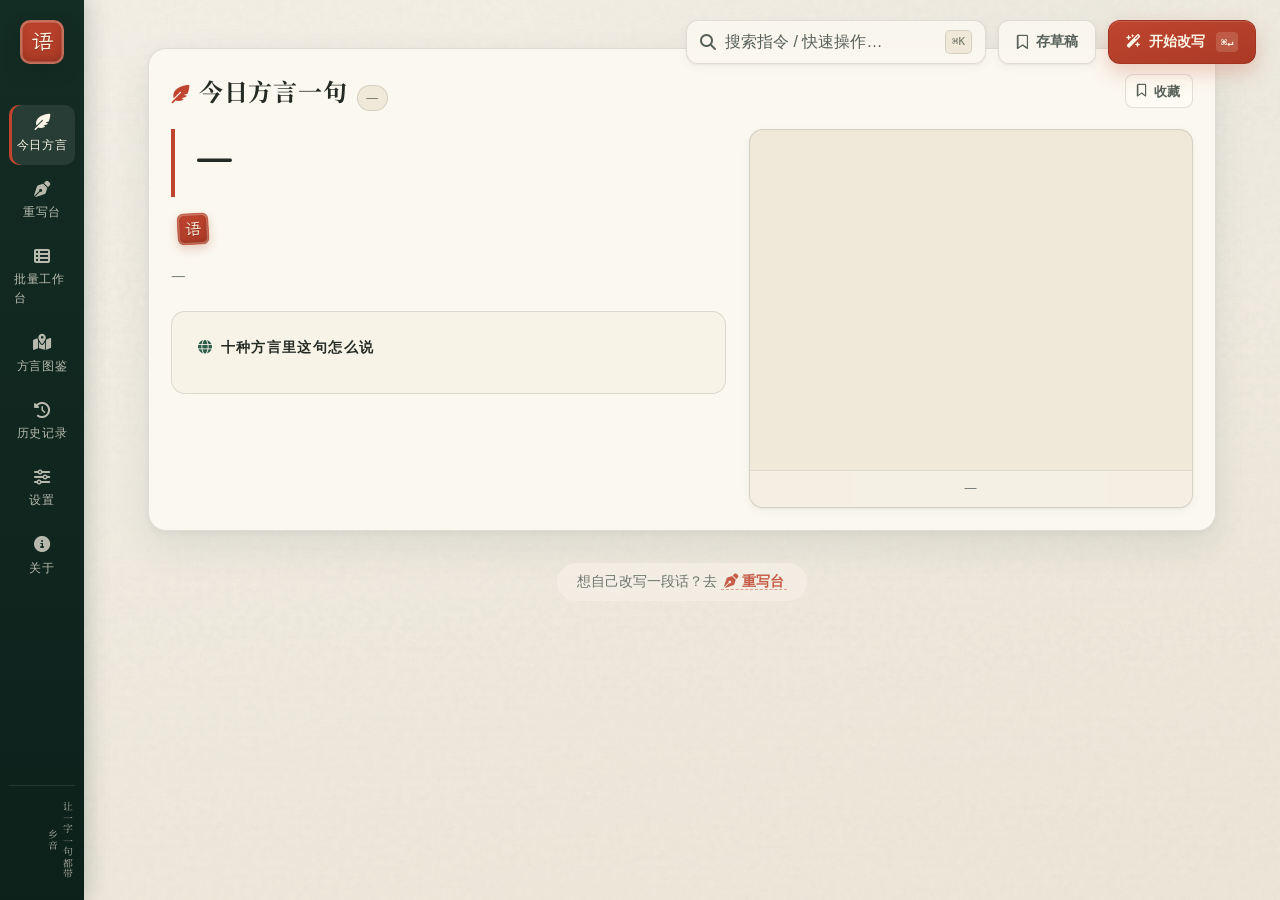
==== commit 5597161f: "design: restore flowing landmark photography + modern-ink-atelier polish - Site photos visible again" ====
--- a/static/index.html
+++ b/static/index.html
@@ -39,13 +39,22 @@
       })();
     </script>
 
-    <link rel="stylesheet" href="/static/styles.css?v=29">
+    <link rel="stylesheet" href="/static/styles.css?v=31">
     <link
       rel="stylesheet"
       href="https://cdnjs.cloudflare.com/ajax/libs/font-awesome/6.4.0/css/all.min.css"
       integrity="sha384-iw3OoTErCYJJB9mCa8LNS2hbsQ7M3C0EpIsO/H5+EGAkPGc6rk+V8i04oW/K5xq0"
       crossorigin="anonymous"
       referrerpolicy="no-referrer"
+    >
+    <!-- 现代墨斋 typography: Noto Serif SC body serif via Google Fonts (CSP-allowed,
+         display=swap + local serif fallbacks keep the app fully usable offline).
+         LXGW WenKai display face is self-hosted — see @font-face in styles.css. -->
+    <link rel="preconnect" href="https://fonts.googleapis.com">
+    <link rel="preconnect" href="https://fonts.gstatic.com" crossorigin>
+    <link
+      rel="stylesheet"
+      href="https://fonts.googleapis.com/css2?family=Noto+Serif+SC:wght@400;500;600;700&display=swap"
     >
   </head>
   <body data-route="daily">
@@ -74,9 +83,9 @@
       </button>
 
       <a class="brand" href="#workbench" aria-label="地道中文">
-        <span class="brand-seal" aria-hidden="true">语</span>
+        <span class="brand-seal" aria-hidden="true" translate="no">语</span>
         <div class="brand-text">
-          <strong>地道中文</strong>
+          <strong translate="no">地道中文</strong>
           <span class="brand-sub">Native Chinese · Studio</span>
         </div>
       </a>
@@ -221,6 +230,8 @@
               </figure>
               <div class="daily-phrase-text">
                 <blockquote class="daily-phrase-original" id="daily-phrase-original">—</blockquote>
+                <!-- 印章签名 — 纯装饰,与侧栏 brand-seal 同为朱砂「语」印 -->
+                <span class="seal-stamp" aria-hidden="true" translate="no">语</span>
                 <p class="daily-phrase-meaning" id="daily-phrase-meaning">—</p>
                 <div class="daily-phrase-translations daily-phrase-translations-open">
                   <h3 class="daily-phrase-translations-title">
@@ -367,16 +378,16 @@
                 </span>
               </div>
               <div class="card-head-tools">
-                <button type="button" class="icon-btn" id="compare-toggle" title="并排对照原文" aria-pressed="false">
+                <button type="button" class="icon-btn" id="compare-toggle" title="并排对照原文" aria-label="并排对照原文" aria-pressed="false">
                   <i class="fas fa-table-columns" aria-hidden="true"></i>
                 </button>
-                <button type="button" class="icon-btn" id="speak-button" disabled title="朗读结果">
+                <button type="button" class="icon-btn" id="speak-button" disabled title="朗读结果" aria-label="朗读结果">
                   <i class="fas fa-volume-up" aria-hidden="true"></i>
                 </button>
-                <button type="button" class="icon-btn" id="download-button" disabled title="导出为 .txt">
+                <button type="button" class="icon-btn" id="download-button" disabled title="导出为 .txt" aria-label="导出为 .txt">
                   <i class="fas fa-download" aria-hidden="true"></i>
                 </button>
-                <button type="button" class="icon-btn primary-icon" id="copy-button" disabled title="复制">
+                <button type="button" class="icon-btn primary-icon" id="copy-button" disabled title="复制" aria-label="复制重写结果">
                   <i class="far fa-copy" aria-hidden="true"></i>
                 </button>
               </div>
@@ -627,6 +638,29 @@
 
       <section class="page page-settings" id="page-settings">
         <div class="settings-grid">
+          <article class="settings-card wide" id="byok-card">
+            <header><i class="fas fa-key" aria-hidden="true"></i> API 密钥（自带 Key）</header>
+            <p>粘贴你自己的 DeepSeek API key 即可使用全部 AI 功能，无需访问令牌。Key 只保存在你的浏览器
+              localStorage 中，随每次请求直传 DeepSeek，服务器不记录、不保存。</p>
+            <div class="byok-row">
+              <input type="password" id="byok-key-input" class="byok-input" placeholder="sk-…"
+                autocomplete="off" spellcheck="false" aria-label="DeepSeek API key" />
+              <button type="button" class="byok-toggle" id="byok-toggle-visibility"
+                aria-label="显示或隐藏密钥" title="显示/隐藏">
+                <i class="fas fa-eye" aria-hidden="true"></i>
+              </button>
+            </div>
+            <div class="settings-actions">
+              <button type="button" class="ghost-btn" id="byok-save-test">
+                <i class="fas fa-plug-circle-check" aria-hidden="true"></i> 保存并测试连接
+              </button>
+              <button type="button" class="ghost-btn danger" id="byok-clear">
+                <i class="fas fa-trash-can" aria-hidden="true"></i> 清除 Key
+              </button>
+            </div>
+            <p class="settings-hint" id="byok-status">未配置 — 当前使用服务器默认密钥。</p>
+          </article>
+
           <article class="settings-card">
             <header><i class="fas fa-image" aria-hidden="true"></i> 背景模式</header>
             <p>每种方言都准备了 5 张地标实景图，你可以让它自动轮播，也可以挑一张你最爱的固定。</p>
@@ -901,6 +935,10 @@
       </div>
     </div>
 
-    <script src="/static/app.js?v=29"></script>
+    <!-- jsdiff (kpdecker/jsdiff, BSD) — vendored locally because CSP script-src is
+         'self' only. app.js guards on window.Diff and degrades to the plain
+         sentence mirror when this file is missing. -->
+    <script src="/static/assets/vendor/diff.min.js"></script>
+    <script src="/static/app.js?v=31"></script>
   </body>
 </html>
--- a/static/styles.css
+++ b/static/styles.css
@@ -10,7 +10,8 @@
   /* ============ 字体 ============ */
   --serif: 'Noto Serif SC', 'Songti SC', 'STSong', 'SimSun', serif;
   --sans: 'Noto Sans SC', 'Inter', -apple-system, BlinkMacSystemFont, 'PingFang SC', sans-serif;
-  --calligraphy: 'Ma Shan Zheng', 'Noto Serif SC', cursive;
+  /* 现代墨斋: 霞鹜文楷(自托管 subset) 为书法/展示字,未加载时回落宋体系 */
+  --calligraphy: 'LXGW WenKai', 'Noto Serif SC', 'Songti SC', 'STSong', cursive;
   --mono: 'JetBrains Mono', ui-monospace, 'SF Mono', Menlo, monospace;
 
   /* ============ v3「随四时」 Cinematic Editorial 字体 ============ */
@@ -98,8 +99,17 @@
   --radius-md: 14px;
   --radius-lg: 20px;
   --radius-xl: 28px;
-  --transition: all 0.22s cubic-bezier(0.4, 0, 0.2, 1);
-  --transition-slow: all 0.6s cubic-bezier(0.4, 0, 0.2, 1);
+  /* 现代墨斋:弃用 transition:all —— 只过渡廉价且需要的属性 */
+  --transition: color 0.22s cubic-bezier(0.4, 0, 0.2, 1),
+    background-color 0.22s cubic-bezier(0.4, 0, 0.2, 1),
+    border-color 0.22s cubic-bezier(0.4, 0, 0.2, 1),
+    box-shadow 0.22s cubic-bezier(0.4, 0, 0.2, 1),
+    transform 0.22s cubic-bezier(0.4, 0, 0.2, 1),
+    opacity 0.22s cubic-bezier(0.4, 0, 0.2, 1),
+    filter 0.22s cubic-bezier(0.4, 0, 0.2, 1);
+  --transition-slow: opacity 0.6s cubic-bezier(0.4, 0, 0.2, 1),
+    transform 0.6s cubic-bezier(0.4, 0, 0.2, 1),
+    background-color 0.6s cubic-bezier(0.4, 0, 0.2, 1);
   --font-scale: 1;
   --sidebar-w: 240px;
   --sidebar-w-collapsed: 72px;
@@ -2330,6 +2340,35 @@
 }
 .glossary-textarea:focus { border-color: var(--gold-soft); }
 
+/* BYOK key input (设置 → API 密钥) */
+.byok-row {
+  display: flex;
+  gap: 0.5rem;
+  align-items: stretch;
+  margin: 0.55rem 0;
+}
+.byok-input {
+  flex: 1;
+  padding: 0.7rem 0.9rem;
+  background: var(--panel-soft);
+  color: var(--ink);
+  font-family: var(--mono);
+  font-size: 0.88rem;
+  border: 1px solid var(--line);
+  border-radius: var(--radius-sm);
+  outline: none;
+}
+.byok-input:focus { border-color: var(--gold-soft); }
+.byok-toggle {
+  padding: 0 0.85rem;
+  background: var(--panel-soft);
+  color: var(--ink-soft);
+  border: 1px solid var(--line);
+  border-radius: var(--radius-sm);
+  cursor: pointer;
+}
+.byok-toggle:hover { color: var(--ink); }
+
 /* Quality-stats panel */
 .quality-stats {
   display: grid;
@@ -5588,7 +5627,38 @@
   box-shadow: none;
 }
 
-body[data-v3="on"] .example-chips { display: none; }
+/* Round 2 hid the example chips entirely — that silently killed the tested
+   example-fill + overwrite-protection feature (Playwright suite caught it).
+   Restored, kept quiet so the lacquer frame stays clean. */
+body[data-v3="on"] .example-chips {
+  display: flex;
+  flex-wrap: wrap;
+  gap: 6px;
+  margin: 0 0 10px;
+  order: 2;
+}
+
+body[data-v3="on"] .example-chips .chip-label {
+  font-size: 11px;
+  color: var(--r2-ink-soft);
+  align-self: center;
+  margin-right: 2px;
+}
+
+body[data-v3="on"] .example-chips .chip {
+  min-height: 26px;
+  padding: 2px 10px;
+  font-size: 11.5px;
+  color: var(--r2-ink-soft);
+  border: 1px dashed var(--r2-rule);
+  border-radius: 999px;
+  background: transparent;
+}
+
+body[data-v3="on"] .example-chips .chip:hover {
+  color: var(--r2-ink, #2b2b26);
+  border-color: var(--r2-jade);
+}
 
 body[data-v3="on"] .form-area {
   order: 3;
@@ -6084,3 +6154,1296 @@
   body[data-v3="on"] .v3-hero + .cmdbar,
   body[data-v3="on"][data-route="daily"] .cmdbar { top: 14px; right: 14px; }
 }
+
+
+/* ============================================================
+   现代墨斋 · Ink Atelier (final layer, v3 default view)
+   设计决策:
+   - 漆面全幅照片退场 → 宣纸场(暖米白渐变 + feTurbulence 纸纹,
+     照片仅以 ~5% 残影留在纸下,作为"记忆里的墨")
+   - 墨绿为骨,朱砂为印:vermilion 只给主 CTA / 关键激活态 / 印章
+   - 卡片 = 案上纸:暖白 + 1px 发丝边 + 墨绿色调阴影(不用黑影),
+     外容器圆角软、内控件圆角紧
+   - 展示字:霞鹜文楷(自托管 GB2312 subset,1.5MB,font-display:swap,
+     加载失败回落宋体系,离线可用)
+   - 本层只覆写 v3(data-v3="on")默认视图;v1 古朴 / v2 墨韵不受影响
+   ============================================================ */
+
+/* 霞鹜文楷 — 自托管 subset(见 index.html 注释与 --calligraphy) */
+@font-face {
+  font-family: "LXGW WenKai";
+  src: url("/static/assets/fonts/LXGWWenKai-GB2312.woff2") format("woff2");
+  font-weight: 400;
+  font-style: normal;
+  font-display: swap;
+}
+
+body[data-v3="on"] {
+  /* —— 墨斋色板 —— */
+  --at-paper: #f4efe4;          /* 宣纸场 */
+  --at-paper-deep: #ece5d5;
+  --at-raised: #fbf8ef;         /* 案上纸(卡面) */
+  --at-sunk: #f0e9d9;           /* 凹陷纸(井/槽) */
+  --at-ink: #242b25;            /* 墨(偏绿的黑) */
+  --at-ink-soft: #57615a;
+  --at-ink-faint: #8a9084;
+  --at-jade: #2f5d4c;           /* 墨绿(品牌骨色) */
+  --at-jade-deep: #21453a;
+  --at-jade-bright: #4f8a68;
+  --at-vermilion: #c0452f;      /* 朱砂(唯一 accent) */
+  --at-vermilion-deep: #a03826;
+  --at-rail: #132c24;           /* 侧栏墨绿 */
+  --at-rail-deep: #0d211b;
+  --at-rule: rgba(36, 43, 37, 0.13);          /* 发丝边 */
+  --at-rule-strong: rgba(36, 43, 37, 0.24);
+  --at-shadow-sm: 0 1px 2px rgba(33, 69, 58, 0.05), 0 3px 10px rgba(33, 69, 58, 0.05);
+  --at-shadow-md: 0 2px 6px rgba(33, 69, 58, 0.05), 0 16px 38px rgba(33, 69, 58, 0.09);
+  --at-shadow-lg: 0 28px 68px rgba(33, 69, 58, 0.14), 0 5px 16px rgba(33, 69, 58, 0.07);
+
+  /* —— 接入既有变量系统:朱砂成为 v3 唯一 accent —— */
+  --ui-accent: var(--at-vermilion);
+  --ui-accent-soft: color-mix(in srgb, var(--at-vermilion) 8%, #fdfaf1);
+  --gold: #8f7c53;              /* 茶金退居次要,不再抢戏 */
+  --gold-soft: color-mix(in srgb, #8f7c53 70%, var(--at-ink));
+
+  color: var(--at-ink);
+
+  /* 宣纸场:两层暖白纱罩住漆面照片(照片残影 ~5%),最底层兜底纯色 */
+  background:
+    radial-gradient(ellipse 75% 55% at 86% 0%, rgba(47, 93, 76, 0.055), transparent 62%),
+    linear-gradient(165deg, rgba(247, 243, 234, 0.965) 0%, rgba(244, 239, 228, 0.935) 45%, rgba(238, 232, 219, 0.96) 100%),
+    url("/static/assets/summer-lacquer-silk.png") center / cover fixed no-repeat,
+    var(--at-paper) !important;
+}
+
+/* 纸纹:feTurbulence 细颗粒,fixed + pointer-events:none,压在内容之下 */
+body[data-v3="on"]::before {
+  display: block !important;
+  content: "";
+  position: fixed;
+  inset: 0;
+  z-index: 1;
+  pointer-events: none;
+  background-image: url("data:image/svg+xml;utf8,<svg xmlns='http://www.w3.org/2000/svg' width='220' height='220'><filter id='p'><feTurbulence type='fractalNoise' baseFrequency='0.82' numOctaves='2' stitchTiles='stitch'/><feColorMatrix values='0 0 0 0 0.15  0 0 0 0 0.22  0 0 0 0 0.18  0 0 0 0.055 0'/></filter><rect width='100%25' height='100%25' filter='url(%23p)'/></svg>");
+}
+
+/* ============ 侧栏:墨绿漆面 rail + 朱砂印 ==================== */
+body[data-v3="on"] .sidebar {
+  background: linear-gradient(180deg, var(--at-rail) 0%, var(--at-rail-deep) 100%);
+  border-right: 0;
+  box-shadow: 2px 0 22px rgba(19, 44, 36, 0.22);
+  backdrop-filter: none;
+  -webkit-backdrop-filter: none;
+  padding: 20px 9px 16px;
+}
+
+/* 印章签名(品牌):朱砂方印 + 文楷「语」,内刻发丝边 */
+body[data-v3="on"] .brand { margin: 0 0 20px; }
+body[data-v3="on"] .brand-seal {
+  width: 44px;
+  height: 44px;
+  border-radius: 10px;
+  background: linear-gradient(158deg, #c0452f 0%, #a93a26 100%);
+  color: #f9f2e0;
+  border: 1px solid rgba(249, 226, 196, 0.28);
+  box-shadow:
+    0 7px 16px rgba(13, 33, 27, 0.38),
+    inset 0 0 0 1.5px rgba(249, 242, 224, 0.30),
+    inset 0 -3px 8px rgba(96, 22, 12, 0.32);
+  font-family: var(--calligraphy);
+  font-size: 1.42rem;
+  font-weight: 400;
+  text-shadow: 0 1px 0 rgba(96, 22, 12, 0.45);
+}
+
+body[data-v3="on"] .nav-rail { gap: 6px; }
+
+body[data-v3="on"] .nav-item {
+  min-height: 60px;
+  gap: 6px;
+  border-radius: 10px;
+  color: rgba(241, 236, 222, 0.74);
+  font-size: 0.72rem;
+  font-weight: 500;
+  letter-spacing: 0.05em;
+  transition: color 0.2s ease, background-color 0.2s ease, box-shadow 0.2s ease, transform 0.12s ease-out;
+}
+body[data-v3="on"] .nav-item i { font-size: 1.02rem; }
+
+body[data-v3="on"] .nav-item:hover,
+body[data-v3="on"] .nav-item:focus-visible {
+  color: #f8f3e5;
+  background: rgba(246, 242, 233, 0.07);
+  border-color: transparent;
+}
+
+/* 激活态:朱砂竖笔 + 纸光微亮 */
+body[data-v3="on"] .nav-item.is-active {
+  color: #faf5e8;
+  background: rgba(246, 242, 233, 0.09);
+  border-color: transparent;
+  box-shadow: inset 3px 0 0 var(--at-vermilion);
+}
+body[data-v3="on"] .nav-item:active { transform: scale(0.97); }
+
+body[data-v3="on"] .sidebar-bottom { border-top-color: rgba(246, 242, 233, 0.10); }
+body[data-v3="on"] .sidebar-meta {
+  color: rgba(241, 236, 222, 0.52);
+  letter-spacing: 0.12em;
+}
+
+/* ============ 刊头(hero):纸上墨字,安静留白 ==================== */
+body[data-v3="on"] .v3-hero {
+  background: transparent;
+  box-shadow: none;
+}
+
+body[data-v3="on"] .v3-hero-caption {
+  color: var(--at-ink);
+  text-shadow: none;
+}
+
+/* 节气 · 地点:tracked 小标 + 墨绿细边胶囊 */
+body[data-v3="on"] .v3-hero-meta {
+  color: var(--at-jade);
+  font-size: 0.74rem;
+  font-weight: 600;
+  letter-spacing: 0.14em;
+}
+body[data-v3="on"] .v3-hero-meta-solar {
+  border: 1px solid rgba(47, 93, 76, 0.42);
+  color: var(--at-jade-deep);
+  background: rgba(251, 248, 239, 0.55);
+  font-weight: 600;
+  letter-spacing: 0.08em;
+}
+body[data-v3="on"] .v3-hero-meta .sep { color: var(--at-ink-faint); }
+
+/* 地名大字:文楷展示字,墨绿近黑,微收字距 */
+body[data-v3="on"] .v3-hero-place {
+  color: var(--at-ink);
+  font-family: var(--calligraphy);
+  font-weight: 400;
+  letter-spacing: 0.03em;
+  text-wrap: balance;
+}
+
+/* 日期:等宽 + tabular-nums,浅墨 */
+body[data-v3="on"] .round2-hero-date {
+  color: var(--at-ink-faint);
+  font-variant-numeric: tabular-nums;
+  letter-spacing: 0.10em;
+}
+
+body[data-v3="on"] .v3-hero-verse {
+  color: var(--at-ink-soft);
+  font-family: var(--serif);
+  letter-spacing: 0.06em;
+}
+
+/* ============ 顶栏(cmdbar):纸上瓷白瓷钮 + 朱砂主钮 ============ */
+body[data-v3="on"] .round2-command-search {
+  color: var(--at-ink-soft);
+  background: rgba(251, 248, 239, 0.88);
+  border: 1px solid var(--at-rule);
+  border-radius: 12px;
+  box-shadow: var(--at-shadow-sm);
+  backdrop-filter: blur(14px);
+  -webkit-backdrop-filter: blur(14px);
+  transition: color 0.2s ease, background-color 0.2s ease, border-color 0.2s ease, box-shadow 0.2s ease, transform 0.12s ease-out;
+}
+body[data-v3="on"] .round2-command-search kbd {
+  color: var(--at-ink-faint);
+  background: var(--at-sunk);
+  border: 1px solid var(--at-rule);
+}
+body[data-v3="on"] .round2-command-search:hover,
+body[data-v3="on"] .round2-command-search:focus-visible {
+  color: var(--at-ink);
+  background: #fdfbf3;
+  border-color: rgba(47, 93, 76, 0.45);
+  box-shadow: var(--at-shadow-md);
+  transform: translateY(-1px);
+}
+
+body[data-v3="on"] .cmd-btn.round2-save-draft {
+  color: var(--at-ink-soft);
+  background: rgba(251, 248, 239, 0.88);
+  border: 1px solid var(--at-rule);
+  box-shadow: var(--at-shadow-sm);
+  backdrop-filter: blur(14px);
+  -webkit-backdrop-filter: blur(14px);
+  transition: color 0.2s ease, background-color 0.2s ease, border-color 0.2s ease, box-shadow 0.2s ease, transform 0.12s ease-out;
+}
+body[data-v3="on"] .cmd-btn.round2-save-draft:hover {
+  color: var(--at-jade-deep);
+  background: #fdfbf3;
+  border-color: rgba(47, 93, 76, 0.45);
+  transform: translateY(-1px);
+}
+
+/* 主 CTA:朱砂,全站唯一实心 accent */
+body[data-v3="on"] .cmdbar .cmd-btn.primary,
+body[data-v3="on"] .cmdbar .cmd-btn.primary:hover {
+  color: #fdf6e7;
+  background: linear-gradient(165deg, #c0452f 0%, #a93a26 100%);
+  border: 1px solid rgba(122, 30, 16, 0.35);
+  box-shadow: 0 8px 20px rgba(192, 69, 47, 0.26), inset 0 1px 0 rgba(255, 255, 255, 0.14);
+}
+body[data-v3="on"] .cmdbar .cmd-btn.primary:hover {
+  background: linear-gradient(165deg, #a93a26 0%, #97331f 100%);
+  transform: translateY(-1px);
+  box-shadow: 0 12px 26px rgba(192, 69, 47, 0.30), inset 0 1px 0 rgba(255, 255, 255, 0.12);
+}
+body[data-v3="on"] .cmdbar .cmd-btn.primary:active { transform: scale(0.97); }
+body[data-v3="on"] .cmdbar .cmd-btn.primary .kbd-hint {
+  background: rgba(255, 244, 224, 0.16);
+}
+
+/* ============ 重写台:一案宣纸 ============================== */
+body[data-v3="on"] .workbench {
+  background: var(--at-raised);
+  border: 1px solid var(--at-rule);
+  border-radius: 18px 18px 20px 20px;
+  box-shadow: var(--at-shadow-lg);
+}
+
+body[data-v3="on"] .card { background: transparent; }
+body[data-v3="on"] .card-input {
+  background: rgba(240, 233, 217, 0.38);
+  border-right: 1px solid var(--at-rule);
+  box-shadow: none;
+}
+body[data-v3="on"] .card-output {
+  background: transparent;
+  border-right: 1px solid var(--at-rule);
+  box-shadow: none;
+}
+
+body[data-v3="on"] .card-head { border-bottom-color: var(--at-rule); }
+body[data-v3="on"] .card-head h2 {
+  color: var(--at-ink);
+  font-family: var(--serif);
+  font-weight: 700;
+  letter-spacing: 0.05em;
+}
+body[data-v3="on"] .card-head-title i { color: var(--at-jade); }
+
+body[data-v3="on"] .char-count,
+body[data-v3="on"] .landmark-tag,
+body[data-v3="on"] .degraded-tag,
+body[data-v3="on"] .model-tag {
+  color: var(--at-ink-soft);
+  background: rgba(251, 248, 239, 0.72);
+  border: 1px solid var(--at-rule);
+  font-variant-numeric: tabular-nums;
+}
+
+/* 模式 / 场景行:浅凹纸槽,内控件圆角收紧 */
+body[data-v3="on"] .mode-row,
+body[data-v3="on"] .scenario-row {
+  background: rgba(36, 43, 37, 0.035);
+  border: 1px solid var(--at-rule);
+  border-radius: 10px;
+}
+body[data-v3="on"] .mode-label,
+body[data-v3="on"] .scenario-label {
+  color: var(--at-ink-faint);
+  font-size: 0.72rem;
+  font-weight: 600;
+  letter-spacing: 0.10em;
+}
+
+body[data-v3="on"] .mode-chip,
+body[data-v3="on"] .scenario-chip { color: var(--at-ink-soft); }
+body[data-v3="on"] .mode-chip:hover,
+body[data-v3="on"] .scenario-chip:hover {
+  color: var(--at-jade-deep);
+  background: rgba(47, 93, 76, 0.07);
+}
+body[data-v3="on"] .mode-chip.is-active {
+  color: #f8f3e3;
+  background: var(--at-jade);
+}
+body[data-v3="on"] .scenario-chip.is-active {
+  color: var(--at-jade-deep);
+  background: rgba(47, 93, 76, 0.11);
+  border-color: rgba(47, 93, 76, 0.22);
+}
+
+/* 参考例句 chip:虚线样,hover 走墨绿 */
+body[data-v3="on"] .example-chips .chip-label {
+  color: var(--at-ink-faint);
+  font-size: 0.72rem;
+  letter-spacing: 0.06em;
+}
+body[data-v3="on"] .example-chips .chip {
+  color: var(--at-ink-soft);
+  border: 1px dashed var(--at-rule-strong);
+  background: transparent;
+  transition: color 0.2s ease, background-color 0.2s ease, border-color 0.2s ease, transform 0.12s ease-out;
+}
+body[data-v3="on"] .example-chips .chip:hover {
+  color: var(--at-jade-deep);
+  border-color: rgba(47, 93, 76, 0.55);
+  border-style: solid;
+  background: rgba(47, 93, 76, 0.06);
+  transform: translateY(-1px);
+}
+body[data-v3="on"] .example-chips .chip:active { transform: scale(0.97); }
+
+/* 输入 / 输出纸面 */
+body[data-v3="on"] textarea,
+body[data-v3="on"] .result,
+body[data-v3="on"] .result-compare-orig,
+body[data-v3="on"] .select-wrap select {
+  color: var(--at-ink);
+  background: rgba(255, 253, 246, 0.62);
+  border: 1px solid var(--at-rule);
+  border-radius: 10px;
+  box-shadow: inset 0 1px 6px rgba(33, 69, 58, 0.04);
+}
+body[data-v3="on"] textarea:hover,
+body[data-v3="on"] .select-wrap select:hover {
+  border-color: var(--at-rule-strong);
+}
+body[data-v3="on"] textarea:focus,
+body[data-v3="on"] .select-wrap select:focus,
+body[data-v3="on"] .result:focus {
+  border-color: rgba(47, 93, 76, 0.55);
+  box-shadow: inset 0 1px 6px rgba(33, 69, 58, 0.04), 0 0 0 3px rgba(47, 93, 76, 0.14);
+  outline: none;
+}
+body[data-v3="on"] .result:empty::before { color: var(--at-ink-faint); }
+body[data-v3="on"] textarea::placeholder { color: var(--at-ink-faint); opacity: 0.85; }
+
+body[data-v3="on"] .mic-btn {
+  color: var(--at-jade);
+  background: rgba(251, 248, 239, 0.92);
+  border: 1px solid var(--at-rule);
+}
+
+/* 状态行:墨绿薄胎 */
+body[data-v3="on"] .status {
+  color: var(--at-ink-soft);
+  background: rgba(47, 93, 76, 0.055);
+  border-color: rgba(47, 93, 76, 0.14);
+  border-radius: 10px;
+}
+
+/* 提交主钮:朱砂 */
+body[data-v3="on"] .btn-rewrite {
+  color: #fdf6e7;
+  background: linear-gradient(165deg, #c0452f 0%, #a93a26 100%);
+  border: 1px solid rgba(122, 30, 16, 0.35);
+  border-radius: 10px;
+  box-shadow: 0 8px 18px rgba(192, 69, 47, 0.24), inset 0 1px 0 rgba(255, 255, 255, 0.14);
+  transition: background-color 0.2s ease, box-shadow 0.2s ease, transform 0.12s ease-out, filter 0.2s ease;
+}
+body[data-v3="on"] .btn-rewrite:hover:not(:disabled) {
+  background: linear-gradient(165deg, #a93a26 0%, #97331f 100%);
+  box-shadow: 0 12px 24px rgba(192, 69, 47, 0.28), inset 0 1px 0 rgba(255, 255, 255, 0.12);
+  transform: translateY(-1px);
+  filter: none;
+}
+body[data-v3="on"] .btn-rewrite:active:not(:disabled) { transform: scale(0.98); }
+body[data-v3="on"] .btn-rewrite:disabled {
+  color: var(--at-ink-faint);
+  background: rgba(36, 43, 37, 0.06);
+  border-color: var(--at-rule);
+  box-shadow: none;
+}
+
+/* 结果统计 + 底部工具 */
+body[data-v3="on"] .result-stats {
+  border: 1px solid var(--at-rule);
+  background: rgba(36, 43, 37, 0.03);
+  border-radius: 8px;
+}
+body[data-v3="on"] .result-stat-value { font-variant-numeric: tabular-nums; }
+body[data-v3="on"] .result-foot { border-top-color: var(--at-rule); }
+
+body[data-v3="on"] .ghost-btn,
+body[data-v3="on"] .icon-btn {
+  color: var(--at-ink-soft);
+  background: rgba(255, 253, 246, 0.5);
+  border: 1px solid var(--at-rule);
+  border-radius: 8px;
+  transition: color 0.2s ease, background-color 0.2s ease, border-color 0.2s ease, box-shadow 0.2s ease, transform 0.12s ease-out;
+}
+body[data-v3="on"] .ghost-btn:hover:not(:disabled),
+body[data-v3="on"] .icon-btn:hover:not(:disabled),
+body[data-v3="on"] .ghost-btn:focus-visible,
+body[data-v3="on"] .icon-btn:focus-visible {
+  color: var(--at-jade-deep);
+  background: rgba(47, 93, 76, 0.08);
+  border-color: rgba(47, 93, 76, 0.42);
+  transform: translateY(-1px);
+}
+body[data-v3="on"] .ghost-btn:active:not(:disabled),
+body[data-v3="on"] .icon-btn:active:not(:disabled) { transform: scale(0.97); }
+
+/* 复制主钮(朱砂) */
+body[data-v3="on"] .icon-btn.primary-icon {
+  color: #fdf6e7;
+  background: var(--at-vermilion);
+  border-color: var(--at-vermilion-deep);
+}
+body[data-v3="on"] .icon-btn.primary-icon:hover:not(:disabled) {
+  color: #fff;
+  background: var(--at-vermilion-deep);
+  border-color: var(--at-vermilion-deep);
+}
+
+/* 关键词高亮保持墨绿(高亮不是 accent) */
+body[data-v3="on"] .kw-hl {
+  color: #173c2d;
+  background: rgba(75, 135, 100, 0.15);
+  border-bottom-color: rgba(47, 93, 76, 0.38);
+}
+
+/* 对照栏:凹纸边注 */
+body[data-v3="on"] .round2-compare-rail {
+  color: var(--at-ink-soft);
+  background: rgba(240, 233, 217, 0.55);
+  box-shadow: none;
+}
+body[data-v3="on"] .round2-compare-rail header {
+  border-bottom-color: var(--at-rule);
+  color: var(--at-ink);
+}
+body[data-v3="on"] .round2-compare-rail header span {
+  font-family: var(--serif);
+  font-weight: 700;
+  letter-spacing: 0.06em;
+}
+body[data-v3="on"] .round2-compare-rail header small {
+  color: var(--at-ink-faint);
+  letter-spacing: 0.12em;
+}
+body[data-v3="on"] .round2-compare-copy {
+  color: rgba(36, 43, 37, 0.74);
+  font-family: var(--serif);
+  font-size: 0.8rem;
+  line-height: 2.3;
+}
+body[data-v3="on"] .round2-compare-copy p { border-bottom-color: rgba(36, 43, 37, 0.08); }
+body[data-v3="on"] .round2-compare-note { color: var(--at-ink-faint); }
+
+/* 对照栏内的逐字 diff(jsdiff,缺库时退化为纯镜像,样式无害) */
+body[data-v3="on"] .round2-compare-copy .diff-legend {
+  display: inline-flex;
+  align-items: center;
+  gap: 0.35rem;
+  margin: 0 0 0.9rem;
+  padding-bottom: 0;
+  border-bottom: 0;
+  color: var(--at-ink-faint);
+  font-family: var(--sans);
+  font-size: 0.68rem;
+  font-weight: 600;
+  letter-spacing: 0.12em;
+}
+body[data-v3="on"] .round2-compare-copy .diff-legend i { color: var(--at-vermilion); }
+body[data-v3="on"] .round2-compare-copy .diff-line {
+  margin: 0;
+  padding-bottom: 0;
+  border-bottom: 0;
+  line-height: 2.2;
+}
+body[data-v3="on"] .round2-compare-copy ins,
+body[data-v3="on"] .round2-compare-copy .diff-add {
+  color: var(--at-vermilion-deep);
+  background: rgba(192, 69, 47, 0.10);
+  border-radius: 3px;
+  padding: 0 1px;
+  text-decoration: none;
+}
+body[data-v3="on"] .round2-compare-copy del,
+body[data-v3="on"] .round2-compare-copy .diff-del {
+  color: var(--at-ink-faint);
+  background: rgba(36, 43, 37, 0.05);
+  border-radius: 3px;
+  padding: 0 1px;
+  text-decoration: line-through;
+  text-decoration-color: rgba(160, 56, 38, 0.55);
+}
+
+/* 历史版本托盘:一案尽头的深色墨砚(与侧栏呼应) */
+body[data-v3="on"] .round2-version-tray {
+  color: rgba(241, 236, 222, 0.86);
+  background: linear-gradient(180deg, rgba(19, 44, 36, 0.97), rgba(13, 33, 27, 0.98));
+  border: 1px solid rgba(246, 242, 233, 0.10);
+  border-radius: 14px;
+  box-shadow: var(--at-shadow-md);
+  backdrop-filter: none;
+  -webkit-backdrop-filter: none;
+}
+body[data-v3="on"] .round2-version-head strong { font-family: var(--serif); letter-spacing: 0.05em; }
+body[data-v3="on"] .round2-version-head span,
+body[data-v3="on"] .round2-version-head a { color: rgba(241, 236, 222, 0.52); }
+body[data-v3="on"] .round2-version-head a:hover { color: #f4eed9; }
+
+body[data-v3="on"] .round2-version-card {
+  color: rgba(242, 234, 207, 0.74);
+  background: rgba(246, 242, 233, 0.045);
+  border: 1px solid rgba(246, 242, 233, 0.12);
+  border-radius: 10px;
+  transition: color 0.2s ease, background-color 0.2s ease, border-color 0.2s ease, box-shadow 0.2s ease, transform 0.12s ease-out;
+}
+body[data-v3="on"] .round2-version-card:hover,
+body[data-v3="on"] .round2-version-card:focus-visible {
+  color: #f6efdb;
+  background: rgba(79, 138, 104, 0.16);
+  border-color: rgba(79, 138, 104, 0.45);
+  transform: translateY(-1px);
+}
+/* 当前版本:朱砂竖笔 */
+body[data-v3="on"] .round2-version-card.is-current {
+  color: #f6efdb;
+  background: rgba(79, 138, 104, 0.14);
+  border-color: rgba(79, 138, 104, 0.38);
+  box-shadow: inset 3px 0 0 var(--at-vermilion);
+}
+body[data-v3="on"] .round2-version-empty {
+  color: rgba(241, 236, 222, 0.5);
+  border: 1px dashed rgba(246, 242, 233, 0.16);
+}
+body[data-v3="on"] .round2-new-version {
+  color: rgba(241, 236, 222, 0.72);
+  background: rgba(246, 242, 233, 0.04);
+  border: 1px solid rgba(246, 242, 233, 0.12);
+  border-radius: 10px;
+  transition: color 0.2s ease, background-color 0.2s ease, border-color 0.2s ease, transform 0.12s ease-out;
+}
+body[data-v3="on"] .round2-new-version:hover,
+body[data-v3="on"] .round2-new-version:focus-visible {
+  color: #f6efdb;
+  background: rgba(79, 138, 104, 0.18);
+  border-color: rgba(79, 138, 104, 0.45);
+}
+
+/* 抽屉(explain / 多方言对比)与弹窗:案上纸 */
+body[data-v3="on"] .explain-drawer,
+body[data-v3="on"] .compare-panel,
+body[data-v3="on"] .landmark-modal-content {
+  background: var(--at-raised);
+  border: 1px solid var(--at-rule);
+  box-shadow: var(--at-shadow-lg);
+}
+body[data-v3="on"] .landmark-modal { background: rgba(19, 44, 36, 0.42); }
+body[data-v3="on"] .landmark-close {
+  background: rgba(36, 43, 37, 0.04);
+  border: 1px solid var(--at-rule);
+  color: var(--at-ink-soft);
+}
+body[data-v3="on"] .landmark-close:hover {
+  color: var(--at-vermilion);
+  border-color: rgba(192, 69, 47, 0.45);
+}
+
+/* 键盘焦点环:纸上墨绿,暗处(侧栏/版本托盘)换浅绿 */
+body[data-v3="on"] :where(button, a, input, select, textarea, [tabindex]):focus-visible {
+  outline: 2px solid rgba(47, 93, 76, 0.75);
+  outline-offset: 2px;
+}
+body[data-v3="on"] .sidebar :where(button, a):focus-visible,
+body[data-v3="on"] .round2-version-tray :where(button, a):focus-visible {
+  outline-color: #a8cbb6;
+}
+
+/* ============ 今日方言(首页):纸面 + 文楷 + 朱砂印 ========== */
+body[data-v3="on"][data-route="daily"] .card-daily-hero {
+  background: var(--at-raised);
+  border: 1px solid var(--at-rule);
+  border-radius: 22px;
+  box-shadow: var(--at-shadow-md);
+  transition: box-shadow 0.25s ease, border-color 0.25s ease;
+}
+body[data-v3="on"][data-route="daily"] .card-daily-hero:hover {
+  transform: none;
+  border-color: var(--at-rule-strong);
+  box-shadow: var(--at-shadow-lg);
+}
+
+body[data-v3="on"][data-route="daily"] .daily-phrase-title h2 {
+  color: var(--at-ink);
+  font-family: var(--serif);
+  font-size: 1.5rem;
+  font-weight: 700;
+  letter-spacing: 0.03em;
+}
+body[data-v3="on"][data-route="daily"] .daily-phrase-title i { color: var(--at-vermilion); }
+
+/* 日期:tabular-nums 浅墨胶囊 */
+body[data-v3="on"][data-route="daily"] .daily-phrase-date {
+  color: var(--at-ink-soft);
+  background: var(--at-sunk);
+  border: 1px solid var(--at-rule);
+  font-size: 0.74rem;
+  letter-spacing: 0.06em;
+  font-variant-numeric: tabular-nums;
+  opacity: 1;
+}
+
+/* 印章签名(index.html 的 .seal-stamp):朱砂方印,与侧栏同源;
+   落在引文左下,如字画落款的姓名印 */
+body[data-v3="on"] .seal-stamp {
+  display: inline-grid;
+  place-items: center;
+  width: 32px;
+  height: 32px;
+  margin: 0.1rem 0 0.95rem 0.35rem;
+  border-radius: 7px;
+  background: linear-gradient(158deg, #c0452f 0%, #a93a26 100%);
+  color: #f9f2e0;
+  border: 1px solid rgba(249, 226, 196, 0.28);
+  box-shadow:
+    0 4px 10px rgba(160, 56, 38, 0.22),
+    inset 0 0 0 1.5px rgba(249, 242, 224, 0.30),
+    inset 0 -2px 5px rgba(96, 22, 12, 0.30);
+  font-family: var(--calligraphy);
+  font-size: 1.05rem;
+  line-height: 1;
+  text-shadow: 0 1px 0 rgba(96, 22, 12, 0.45);
+  transform: rotate(-3deg);
+  user-select: none;
+}
+
+/* 谚语正文:文楷大字 + 朱砂引条 */
+body[data-v3="on"][data-route="daily"] .daily-phrase-original {
+  color: var(--at-ink);
+  font-family: var(--calligraphy);
+  font-size: clamp(1.7rem, 2.8vw, 2.15rem);
+  line-height: 1.62;
+  letter-spacing: 0.02em;
+  border-left: 4px solid var(--at-vermilion);
+  padding-left: 1.3rem;
+  text-wrap: balance;
+}
+body[data-v3="on"][data-route="daily"] .daily-phrase-meaning {
+  color: var(--at-ink-soft);
+  font-size: 1.02rem;
+  line-height: 1.75;
+}
+
+/* 装裱感的图版:发丝边 + 纸托 + 软影(取代粗彩边) */
+body[data-v3="on"][data-route="daily"] .daily-phrase-figure {
+  background: var(--at-sunk);
+  border: 1px solid var(--at-rule);
+  border-radius: 14px;
+  box-shadow: var(--at-shadow-sm);
+}
+body[data-v3="on"][data-route="daily"] .daily-phrase-figure figcaption {
+  background: rgba(247, 242, 231, 0.92);
+  color: var(--at-ink-soft);
+  border-top: 1px solid var(--at-rule);
+  letter-spacing: 0.03em;
+}
+
+/* 十方言对照:凹纸面板 + 纸签条目 */
+body[data-v3="on"][data-route="daily"] .daily-phrase-translations,
+body[data-v3="on"][data-route="daily"] .saved-phrases-card {
+  background: rgba(240, 233, 217, 0.34);
+  border: 1px solid var(--at-rule);
+  border-radius: 14px;
+  box-shadow: none;
+}
+body[data-v3="on"][data-route="daily"] .daily-phrase-translations-title {
+  color: var(--at-ink);
+  font-size: 0.86rem;
+  font-weight: 650;
+  letter-spacing: 0.10em;
+  text-transform: none;
+}
+body[data-v3="on"][data-route="daily"] .daily-phrase-translations-title i { color: var(--at-jade); }
+body[data-v3="on"][data-route="daily"] .daily-phrase-translations-open li {
+  background: rgba(255, 253, 246, 0.72);
+  border: 1px solid var(--at-rule);
+  border-radius: 10px;
+  transition: border-color 0.2s ease, box-shadow 0.2s ease, transform 0.15s ease-out;
+}
+body[data-v3="on"][data-route="daily"] .daily-phrase-translations-open li:hover {
+  border-color: rgba(47, 93, 76, 0.42);
+  box-shadow: var(--at-shadow-sm);
+  transform: translateY(-2px);
+}
+body[data-v3="on"][data-route="daily"] .daily-phrase-translations-open li > strong {
+  color: var(--at-jade-deep);
+  font-weight: 650;
+  letter-spacing: 0.02em;
+}
+
+/* 保存的方言句(弹窗列表)同色 */
+body[data-v3="on"][data-route="daily"] .saved-phrases-row {
+  background: rgba(255, 253, 246, 0.72);
+  border: 1px solid var(--at-rule);
+}
+body[data-v3="on"][data-route="daily"] .saved-phrases-row:hover { border-color: rgba(47, 93, 76, 0.42); }
+body[data-v3="on"][data-route="daily"] .saved-phrases-quote {
+  border-left-color: var(--at-vermilion);
+  color: var(--at-ink);
+}
+body[data-v3="on"][data-route="daily"] .saved-phrases-meaning,
+body[data-v3="on"][data-route="daily"] .saved-phrases-row .date { color: var(--at-ink-soft); }
+
+body[data-v3="on"][data-route="daily"] .daily-page-cta { color: var(--at-ink-soft); }
+body[data-v3="on"][data-route="daily"] .daily-page-cta .link-accent {
+  color: var(--at-vermilion);
+  border-bottom-color: rgba(192, 69, 47, 0.55);
+  font-weight: 600;
+}
+body[data-v3="on"][data-route="daily"] .daily-page-cta .link-accent:hover {
+  color: var(--at-vermilion-deep);
+  border-bottom-color: var(--at-vermilion-deep);
+}
+
+/* ============ 设置页(含 BYOK):纸卡 + 朱砂小标 ============== */
+body[data-v3="on"][data-route="settings"] .settings-card,
+body[data-v3="on"][data-route="settings"] .setting-group,
+body[data-v3="on"][data-route="settings"] .glossary-card,
+body[data-v3="on"] .settings-card {
+  background: var(--at-raised);
+  border: 1px solid var(--at-rule);
+  border-radius: 16px;
+  box-shadow: var(--at-shadow-sm);
+  backdrop-filter: none;
+  -webkit-backdrop-filter: none;
+  transition: box-shadow 0.25s ease, border-color 0.25s ease;
+}
+body[data-v3="on"] .settings-card:hover {
+  transform: none;
+  border-color: var(--at-rule-strong);
+  box-shadow: var(--at-shadow-md);
+}
+body[data-v3="on"][data-route="settings"] .settings-card header,
+body[data-v3="on"] .settings-card header {
+  color: var(--at-ink);
+  font-family: var(--serif);
+  font-weight: 700;
+  letter-spacing: 0.04em;
+}
+body[data-v3="on"][data-route="settings"] .settings-card header i,
+body[data-v3="on"] .settings-card header i { color: var(--at-vermilion); }
+body[data-v3="on"] .settings-card p { color: var(--at-ink-soft); line-height: 1.7; }
+body[data-v3="on"] .settings-card code {
+  background: rgba(36, 43, 37, 0.06);
+  border-radius: 4px;
+  padding: 0.08em 0.35em;
+}
+body[data-v3="on"] .settings-hint { color: var(--at-ink-faint); }
+
+/* segmented control:纸槽 + 白签 + 朱砂字 */
+body[data-v3="on"][data-route="settings"] .seg-control,
+body[data-v3="on"] .seg-control {
+  background: rgba(36, 43, 37, 0.05);
+  border: 1px solid transparent;
+}
+body[data-v3="on"][data-route="settings"] .seg-control button,
+body[data-v3="on"] .seg-control button {
+  color: var(--at-ink-soft);
+  transition: color 0.18s ease, background-color 0.18s ease, box-shadow 0.18s ease, transform 0.12s ease-out;
+}
+body[data-v3="on"][data-route="settings"] .seg-control button:hover:not(.is-active),
+body[data-v3="on"] .seg-control button:hover:not(.is-active) { color: var(--at-jade-deep); }
+body[data-v3="on"][data-route="settings"] .seg-control button.is-active,
+body[data-v3="on"] .seg-control button.is-active {
+  color: var(--at-vermilion);
+  background: #fdfbf3;
+  box-shadow: var(--at-shadow-sm);
+}
+body[data-v3="on"] .seg-control button:active { transform: scale(0.97); }
+
+/* 设置页输入件(字号 / BYOK / 字典) */
+body[data-v3="on"] .byok-input,
+body[data-v3="on"] .byok-toggle,
+body[data-v3="on"] .glossary-textarea,
+body[data-v3="on"][data-route="settings"] input[type="text"],
+body[data-v3="on"][data-route="settings"] input[type="password"],
+body[data-v3="on"][data-route="settings"] textarea,
+body[data-v3="on"][data-route="settings"] select {
+  color: var(--at-ink);
+  background: rgba(255, 253, 246, 0.72);
+  border: 1px solid var(--at-rule);
+  border-radius: 10px;
+  box-shadow: inset 0 1px 4px rgba(33, 69, 58, 0.04);
+  transition: border-color 0.2s ease, box-shadow 0.2s ease, background-color 0.2s ease;
+}
+body[data-v3="on"] .byok-input:focus,
+body[data-v3="on"] .glossary-textarea:focus,
+body[data-v3="on"][data-route="settings"] input:focus,
+body[data-v3="on"][data-route="settings"] textarea:focus,
+body[data-v3="on"][data-route="settings"] select:focus {
+  border-color: rgba(47, 93, 76, 0.55);
+  box-shadow: inset 0 1px 4px rgba(33, 69, 58, 0.04), 0 0 0 3px rgba(47, 93, 76, 0.14);
+  outline: none;
+}
+body[data-v3="on"] .byok-toggle { cursor: pointer; color: var(--at-ink-soft); }
+body[data-v3="on"] .byok-toggle:hover {
+  color: var(--at-jade-deep);
+  border-color: rgba(47, 93, 76, 0.42);
+  background: rgba(47, 93, 76, 0.06);
+}
+
+/* 设置里的质量桶 / 数据按钮:发丝边纸件 */
+body[data-v3="on"] .quality-bucket {
+  background: rgba(255, 253, 246, 0.6);
+  border: 1px solid var(--at-rule);
+  border-radius: 10px;
+}
+body[data-v3="on"] .settings-actions .ghost-btn.danger:hover:not(:disabled) {
+  color: var(--at-vermilion-deep);
+  background: rgba(192, 69, 47, 0.08);
+  border-color: rgba(192, 69, 47, 0.4);
+}
+
+/* ============ 入场动效(尊重 reduced-motion) ================ */
+@keyframes at-rise {
+  from { opacity: 0; transform: translateY(10px); }
+  to { opacity: 1; transform: translateY(0); }
+}
+
+@media (prefers-reduced-motion: no-preference) {
+  body[data-v3="on"] .page.is-active .card-input,
+  body[data-v3="on"] .page.is-active .card-output,
+  body[data-v3="on"] .page.is-active .round2-compare-rail,
+  body[data-v3="on"] .page.is-active .round2-version-tray,
+  body[data-v3="on"] .page.is-active .card-daily-hero,
+  body[data-v3="on"] .page.is-active .settings-card,
+  body[data-v3="on"] .page.is-active .history-item,
+  body[data-v3="on"] .page.is-active .variety-tile {
+    animation: at-rise 0.45s cubic-bezier(0.22, 0.61, 0.21, 1) both;
+  }
+  body[data-v3="on"] .page.is-active .card-output { animation-delay: 60ms; }
+  body[data-v3="on"] .page.is-active .round2-compare-rail { animation-delay: 110ms; }
+  body[data-v3="on"] .page.is-active .round2-version-tray { animation-delay: 150ms; }
+  body[data-v3="on"] .page.is-active .settings-card:nth-child(2) { animation-delay: 45ms; }
+  body[data-v3="on"] .page.is-active .settings-card:nth-child(3) { animation-delay: 90ms; }
+  body[data-v3="on"] .page.is-active .settings-card:nth-child(4) { animation-delay: 135ms; }
+  body[data-v3="on"] .page.is-active .settings-card:nth-child(5) { animation-delay: 180ms; }
+  body[data-v3="on"] .page.is-active .settings-card:nth-child(6) { animation-delay: 225ms; }
+  body[data-v3="on"] .page.is-active .settings-card:nth-child(7) { animation-delay: 270ms; }
+  body[data-v3="on"] .page.is-active .settings-card:nth-child(8) { animation-delay: 315ms; }
+}
+
+@media (prefers-reduced-motion: reduce) {
+  body[data-v3="on"] .page.is-active :where(.card-input, .card-output, .round2-compare-rail, .round2-version-tray, .card-daily-hero, .settings-card) {
+    animation: none !important;
+  }
+}
+
+/* ============================================================
+   现代墨斋 · 补遗层 (gap-fill)
+   上一墨斋层已覆盖:纸场/侧栏/印章/刊头/命令条/重写台/对照栏 diff/
+   版本托盘/今日方言/设置卡/焦点环/入场动效。本层只补未及的边角:
+   对照栏 diff 图例、图鉴/历史/批量/关于的案上纸面、移动端抽屉品牌色、
+   搜索框与杂项数字字形。沿用 --at-* token,不引入新色。
+   ============================================================ */
+
+/* 对照栏 diff 图例 + 行容器(app.js 注入,缺库时退化为逐句镜像) */
+body[data-v3="on"] .round2-compare-copy .diff-legend {
+  margin: 0 0 0.9rem;
+  padding: 0.5rem 0.7rem;
+  color: var(--at-ink-faint);
+  background: rgba(36, 43, 37, 0.04);
+  border: 1px solid var(--at-rule);
+  border-radius: 8px;
+  font-family: -apple-system, BlinkMacSystemFont, "PingFang SC", "Noto Sans CJK SC", sans-serif;
+  font-size: 0.68rem;
+  letter-spacing: 0.08em;
+}
+body[data-v3="on"] .round2-compare-copy .diff-legend i { color: var(--at-jade); margin-right: 0.35em; }
+body[data-v3="on"] .round2-compare-copy .diff-line {
+  margin: 0;
+  padding-bottom: 1rem;
+  border-bottom: 1px solid rgba(36, 43, 37, 0.08);
+}
+body[data-v3="on"] .round2-compare-copy .diff-add,
+body[data-v3="on"] .round2-compare-copy .diff-del { padding: 0 1px; }
+
+/* 图鉴:纸签卡 */
+body[data-v3="on"] .variety-tile,
+body[data-v3="on"][data-route="atlas"] .atlas-card,
+body[data-v3="on"][data-route="atlas"] .variety-card {
+  background: var(--at-raised);
+  border: 1px solid var(--at-rule);
+  border-radius: 14px;
+  box-shadow: var(--at-shadow-sm);
+  backdrop-filter: none;
+  -webkit-backdrop-filter: none;
+}
+body[data-v3="on"] .variety-tile:hover,
+body[data-v3="on"][data-route="atlas"] .atlas-card:hover {
+  border-color: var(--at-rule-strong);
+  box-shadow: var(--at-shadow-md);
+}
+
+/* 历史:纸签条目 + 数字字形 */
+body[data-v3="on"][data-route="history"] .history-item,
+body[data-v3="on"][data-route="history"] .history-card {
+  background: var(--at-raised);
+  border: 1px solid var(--at-rule);
+  border-radius: 14px;
+  box-shadow: var(--at-shadow-sm);
+  backdrop-filter: none;
+  -webkit-backdrop-filter: none;
+}
+body[data-v3="on"][data-route="history"] .history-item:hover {
+  border-color: var(--at-rule-strong);
+  box-shadow: var(--at-shadow-md);
+}
+body[data-v3="on"] .history-variety { color: var(--at-jade-deep); }
+body[data-v3="on"] .history-time { color: var(--at-ink-faint); font-variant-numeric: tabular-nums; }
+body[data-v3="on"] .history-orig { color: var(--at-ink-soft); }
+body[data-v3="on"] .history-result { color: var(--at-ink); }
+body[data-v3="on"] .page-section-head h2,
+body[data-v3="on"] .batch-header h2 { letter-spacing: 0.04em; }
+body[data-v3="on"] .page-section-head p,
+body[data-v3="on"] .batch-header p { color: var(--at-ink-soft); }
+
+body[data-v3="on"] .search-input {
+  color: var(--at-ink);
+  background: rgba(255, 253, 246, 0.72);
+  border: 1px solid var(--at-rule);
+  border-radius: 10px;
+  transition: border-color 0.2s ease, box-shadow 0.2s ease, background-color 0.2s ease;
+}
+body[data-v3="on"] .search-input:focus {
+  border-color: rgba(47, 93, 76, 0.55);
+  box-shadow: 0 0 0 3px rgba(47, 93, 76, 0.14);
+  outline: none;
+}
+
+/* 批量台:纸面容器 */
+body[data-v3="on"] .batch-textarea-wrap,
+body[data-v3="on"] .batch-config,
+body[data-v3="on"] .batch-table-wrap,
+body[data-v3="on"] .batch-empty {
+  background: var(--at-raised);
+  border: 1px solid var(--at-rule);
+  border-radius: 14px;
+  box-shadow: var(--at-shadow-sm);
+  backdrop-filter: none;
+  -webkit-backdrop-filter: none;
+}
+body[data-v3="on"] .batch-textarea-wrap textarea { background: transparent; }
+body[data-v3="on"] .batch-table { background: transparent; }
+body[data-v3="on"] .batch-table th {
+  color: var(--at-ink-soft);
+  background: rgba(36, 43, 37, 0.04);
+  letter-spacing: 0.08em;
+}
+body[data-v3="on"] .batch-table td { border-bottom-color: var(--at-rule); font-variant-numeric: tabular-nums; }
+body[data-v3="on"] .batch-label { color: var(--at-ink-soft); letter-spacing: 0.06em; }
+body[data-v3="on"] .batch-line-count { color: var(--at-ink-faint); font-variant-numeric: tabular-nums; }
+body[data-v3="on"] .batch-progress {
+  background: var(--at-raised);
+  border: 1px solid var(--at-rule);
+  border-radius: 10px;
+  box-shadow: var(--at-shadow-sm);
+}
+body[data-v3="on"] .batch-progress-fill { background: var(--at-jade); }
+body[data-v3="on"] .batch-toolbar-info { color: var(--at-ink-soft); font-variant-numeric: tabular-nums; }
+
+/* 关于页:纸面 + 题签 */
+body[data-v3="on"] .about-hero,
+body[data-v3="on"] .about-block {
+  background: var(--at-raised);
+  border: 1px solid var(--at-rule);
+  border-radius: 16px;
+  box-shadow: var(--at-shadow-sm);
+  backdrop-filter: none;
+  -webkit-backdrop-filter: none;
+}
+body[data-v3="on"] .about-hero .eyebrow { color: var(--at-vermilion); letter-spacing: 0.14em; }
+body[data-v3="on"] .about-block h3 { letter-spacing: 0.04em; }
+body[data-v3="on"] .about-block h3 i { color: var(--at-jade); }
+body[data-v3="on"] .about-foot { color: var(--at-ink-faint); }
+body[data-v3="on"] .kbd-table kbd {
+  color: var(--at-ink-soft);
+  background: rgba(36, 43, 37, 0.05);
+  border: 1px solid var(--at-rule);
+  border-bottom-width: 2px;
+  border-radius: 6px;
+}
+
+/* 弹窗头部排版 + 多方言对比小件 */
+body[data-v3="on"] .landmark-modal-content header h3 { letter-spacing: 0.04em; }
+body[data-v3="on"] .landmark-modal-content header p { color: var(--at-ink-soft); }
+body[data-v3="on"] .drawer-head h3 { letter-spacing: 0.04em; }
+body[data-v3="on"] .compare-hint { color: var(--at-ink-faint); }
+body[data-v3="on"] .compare-chip.is-active { background: var(--at-jade); color: #f8f3e3; }
+body[data-v3="on"] .compare-col {
+  background: rgba(255, 253, 246, 0.72);
+  border: 1px solid var(--at-rule);
+  border-radius: 10px;
+}
+
+/* 评分数字:tabular-nums */
+body[data-v3="on"] .rate-score { color: var(--at-vermilion); font-variant-numeric: tabular-nums; }
+body[data-v3="on"] .score-num,
+body[data-v3="on"] .quality-stats td,
+body[data-v3="on"] .quality-stats .badge { font-variant-numeric: tabular-nums; }
+
+/* 移动端抽屉:品牌名在墨绿栏上须为纸色(旧规则给的是深墨字) */
+@media (max-width: 940px) {
+  body[data-v3="on"] .brand-text strong { color: #f6f1e2; letter-spacing: 0.02em; }
+  body[data-v3="on"] .brand-sub { color: rgba(241, 236, 222, 0.55); }
+}
+
+/* 批量台 chips:选中态统一走墨绿(朱砂只留主 CTA/导航激活/印章,
+   茶金退出选中态,避免第二个 accent 抢戏) */
+body[data-v3="on"] .batch-chip {
+  color: var(--at-ink-soft);
+  border-color: var(--at-rule-strong);
+  transition: color 0.2s ease, background-color 0.2s ease, border-color 0.2s ease, transform 0.12s ease-out;
+}
+body[data-v3="on"] .batch-chip:hover {
+  color: var(--at-jade-deep);
+  border-color: rgba(47, 93, 76, 0.45);
+  background: rgba(47, 93, 76, 0.06);
+}
+body[data-v3="on"] .batch-chip.is-active,
+body[data-v3="on"] .batch-chip.is-active.is-scenario {
+  color: #f8f3e3;
+  background: var(--at-jade);
+  border-color: var(--at-jade);
+  font-weight: 600;
+}
+body[data-v3="on"] .batch-chip:active { transform: scale(0.97); }
+
+/* ============================================================
+   照片回流 · Photo Restore (v3 墨斋最终层之上)
+   墨斋层把全幅地标照片压成 ~5% 残影(0.93-0.97 暖白渐变罩 summer-lacquer-silk.png)。
+   本层让照片重新流动起来:
+   - .bg-stage 重新上桌(app.js 的 12s 轮播 / 固定 / 关闭三态不变)
+   - body 纸色退为兜底,只在「关闭背景」或照片缺失时可见
+   - 纸纱(.bg-vignette)只留 0.20-0.50 暖白,照片保持 ~60-75% 存在感
+   - 刊头左侧一道纸晕给墨字托底,向右渐隐,让照片从纸下流出
+   ============================================================ */
+
+/* 1) 全幅照片回归 */
+body[data-v3="on"] .bg-stage { display: block !important; }
+
+/* 2) 纸场退成兜底色(关掉照片时仍是墨斋宣纸) */
+body[data-v3="on"] {
+  background:
+    radial-gradient(ellipse 75% 55% at 86% 0%, rgba(47, 93, 76, 0.05), transparent 62%),
+    linear-gradient(165deg, #f7f3ea 0%, #f4efe4 45%, #ece5d5 100%) !important;
+}
+
+/* 3) 照片本体:墨斋不做水墨重滤镜,轻提清即可;
+      保留基底的 1.6s 交叉淡化 + 18s Ken Burns 缓推(流动感来源) */
+body[data-v3="on"] .bg-image {
+  filter: saturate(0.92) brightness(1.02) contrast(1.02);
+}
+
+/* 4) 纸纱:顶部略厚(刊头墨字区),中下渐薄,照片清晰可读 */
+body[data-v3="on"] .bg-vignette {
+  background:
+    linear-gradient(180deg,
+      rgba(244, 239, 228, 0.52) 0%,
+      rgba(244, 239, 228, 0.27) 26%,
+      rgba(244, 239, 228, 0.21) 58%,
+      rgba(244, 239, 228, 0.36) 100%);
+}
+
+/* 5) 纸纹颗粒保留,改软光模式,不再糊住照片 */
+body[data-v3="on"] .bg-grain { opacity: 0.16; mix-blend-mode: soft-light; }
+
+/* 6) 刊头:左纸右景——纸晕从左侧铺开给墨字托底,向右渐隐 */
+body[data-v3="on"] .v3-hero {
+  background: linear-gradient(100deg,
+    rgba(244, 239, 228, 0.94) 0%,
+    rgba(244, 239, 228, 0.76) 30%,
+    rgba(244, 239, 228, 0.36) 58%,
+    rgba(244, 239, 228, 0) 80%);
+}
+
+/* ============================================================
+   HIG 打磨 · Apple-style interaction polish (v3 墨斋,桌面端)
+   依据 Apple HIG (macOS):
+   - 命中目标:一切可点控件 ≥ 28×28px 有效点击区(字形可小,点击区不可小)
+   - 间距:有边控件周围 ~12px,无边控件 ~24px;过挤处加 separation
+   - 图标:同一语境同一盒型/字号,描边字重家族一致(FontAwesome),
+     视觉居中(fa-download 字形偏低,上提 1px),与相邻字重匹配
+   - 圆角:唯一刻度 --at-r-sm/md/lg/xl(8/10/14/18),pill 只留给
+     真正的 toggle/seg 控件(seg-control、chip 单选组)
+   - 反馈:hover = 底色微移或 1px 上浮(150-250ms ease),
+     active = scale(0.97),focus-visible 全站一致墨绿环,
+     位移动效全部收敛进 prefers-reduced-motion
+   - 对比:正文/标签 ≥ 4.5:1(--at-ink-faint 加深至 #6a7163,
+     实测对 --at-raised 约 4.7:1);照片上的浮字加纸衬 scrim
+   ============================================================ */
+
+body[data-v3="on"] {
+  --at-r-sm: 8px;   /* 小控件:ghost / icon / 统计槽 */
+  --at-r-md: 10px;  /* 输入件、井槽、抽屉内件 */
+  --at-r-lg: 14px;  /* 卡片 / 面板 */
+  --at-r-xl: 18px;  /* 大容器:workbench、daily hero、modal */
+}
+
+/* ---------- 命中目标 ≥ 28×28 ---------- */
+
+/* 结果区输出轨的 icon-only 钮:统一 30×30 方盒,字形 0.92rem,居中 */
+body[data-v3="on"] .card-head-tools .icon-btn,
+body[data-v3="on"] .drawer-head .icon-btn,
+body[data-v3="on"] .compare-card-actions .icon-btn {
+  width: 30px;
+  min-width: 30px;
+  height: 30px;
+  min-height: 30px;
+  padding: 0;
+  display: inline-flex;
+  align-items: center;
+  justify-content: center;
+  font-size: 0.92rem;
+  border-radius: var(--at-r-sm);
+}
+
+/* 小 ghost 钮(收藏 / 已收藏 / 情境向导等)原来 ~25px,补足 28px */
+body[data-v3="on"] .ghost-btn.small {
+  min-height: 28px;
+  padding-top: 0.34rem;
+  padding-bottom: 0.34rem;
+  display: inline-flex;
+  align-items: center;
+}
+
+/* chip 族(例句 / 模式 / 场景 / 批量 / 对比)原来 ~26-27px,统一 ≥28px */
+body[data-v3="on"] .chip,
+body[data-v3="on"] .mode-chip,
+body[data-v3="on"] .scenario-chip,
+body[data-v3="on"] .batch-chip,
+body[data-v3="on"] .compare-chip {
+  min-height: 28px;
+  padding-top: 0.36rem;
+  padding-bottom: 0.36rem;
+  align-items: center;
+}
+
+/* seg 控件按钮保持 pill,立 28px 下限 */
+body[data-v3="on"] .seg-control button { min-height: 28px; }
+
+/* 收藏列表里的删除钮(无边,字形小):有效区 28×28 */
+body[data-v3="on"] .saved-phrases-row .delete-btn {
+  min-width: 28px;
+  min-height: 28px;
+  padding: 0.2rem;
+  display: inline-flex;
+  align-items: center;
+  justify-content: center;
+  border-radius: var(--at-r-sm);
+}
+
+/* BYOK 显隐钮:跟随行高,立宽度下限 */
+body[data-v3="on"] .byok-toggle { min-width: 34px; min-height: 28px; }
+
+/* ---------- 间距:有边控件 ~12px 呼吸 ---------- */
+body[data-v3="on"] .cmdbar-right { gap: 12px; }
+body[data-v3="on"] .card-head-tools { gap: 8px; }
+body[data-v3="on"] .history-actions { gap: 8px; }
+body[data-v3="on"] .example-chips { gap: 8px; }
+body[data-v3="on"] .mode-chips,
+body[data-v3="on"] .scenario-chips,
+body[data-v3="on"] .batch-variety-chips,
+body[data-v3="on"] .batch-scenario-chips { gap: 7px; }
+body[data-v3="on"] .result-foot { gap: 9px; }
+body[data-v3="on"] .variety-actions { gap: 10px; }
+body[data-v3="on"] .settings-actions { gap: 12px; }
+
+/* ---------- 图标:同盒型 + 视觉居中 + 描边一致 ---------- */
+/* fa-download 字形偏低,上提 1px 居中;fa-volume-up / fa-table-columns 同盒已居中 */
+body[data-v3="on"] .card-head-tools #download-button i { transform: translateY(-1px); }
+
+/* ---------- 圆角:唯一刻度,消灭一次性半径 ---------- */
+body[data-v3="on"] .workbench { border-radius: var(--at-r-xl); }
+body[data-v3="on"][data-route="daily"] .card-daily-hero { border-radius: var(--at-r-xl); }
+body[data-v3="on"] .settings-card,
+body[data-v3="on"] .about-hero,
+body[data-v3="on"] .about-block { border-radius: var(--at-r-lg); }
+body[data-v3="on"] .landmark-modal-content { border-radius: var(--at-r-xl); }
+body[data-v3="on"] .explain-drawer,
+body[data-v3="on"] .compare-panel { border-radius: var(--at-r-lg); }
+body[data-v3="on"] .variety-tile,
+body[data-v3="on"][data-route="atlas"] .atlas-card,
+body[data-v3="on"][data-route="atlas"] .variety-card,
+body[data-v3="on"][data-route="history"] .history-item,
+body[data-v3="on"][data-route="history"] .history-card,
+body[data-v3="on"] .batch-textarea-wrap,
+body[data-v3="on"] .batch-config,
+body[data-v3="on"] .batch-table-wrap,
+body[data-v3="on"] .batch-empty,
+body[data-v3="on"] .round2-version-tray { border-radius: var(--at-r-lg); }
+body[data-v3="on"] .ghost-btn,
+body[data-v3="on"] .icon-btn { border-radius: var(--at-r-sm); }
+/* 圆形 icon 钮改圆角方,收进同一刻度 */
+body[data-v3="on"] .mic-btn,
+body[data-v3="on"] .landmark-close { border-radius: var(--at-r-md); }
+
+/* ---------- 反馈:hover 微移 / active 压缩 / 全站一致焦点环 ---------- */
+body[data-v3="on"] .mode-chip:active:not(.is-active),
+body[data-v3="on"] .scenario-chip:active:not(.is-active),
+body[data-v3="on"] .compare-chip:active:not(:disabled),
+body[data-v3="on"] .chip:active { transform: scale(0.97); }
+
+body[data-v3="on"] .mic-btn:hover {
+  color: var(--at-jade-deep);
+  border-color: rgba(47, 93, 76, 0.45);
+  background: rgba(47, 93, 76, 0.08);
+}
+body[data-v3="on"] .mic-btn:active { transform: scale(0.94); }
+
+body[data-v3="on"] .landmark-close:active { transform: scale(0.94); }
+body[data-v3="on"] .round2-command-search:active { transform: scale(0.98); }
+body[data-v3="on"] .cmd-btn.round2-save-draft:active { transform: scale(0.97); }
+body[data-v3="on"] .byok-toggle:active { transform: scale(0.96); }
+body[data-v3="on"] .saved-phrases-row .delete-btn:hover { background: rgba(192, 69, 47, 0.08); }
+body[data-v3="on"] .saved-phrases-row .delete-btn:active { transform: scale(0.94); }
+
+/* 位移类反馈在 reduced-motion 下全部关闭(颜色反馈保留) */
+@media (prefers-reduced-motion: reduce) {
+  body[data-v3="on"] :where(button, a, .chip, .nav-item):hover,
+  body[data-v3="on"] :where(button, a, .chip, .nav-item):active {
+    transform: none !important;
+  }
+}
+
+/* ---------- 对比:文字 ≥ 4.5:1,照片上的浮字加纸衬 ---------- */
+/* --at-ink-faint 在 6211 行墨斋层定义;此处加深到 #6a7163(对案上纸 ~4.7:1)。
+   所有 hint/日期/计数/占位文字一并受益,无需逐点覆写 */
+body[data-v3="on"] { --at-ink-faint: #6a7163; }
+body[data-v3="on"] textarea::placeholder { opacity: 1; }
+
+/* 侧栏页脚小字:墨绿栏上 0.52 → 0.68 */
+body[data-v3="on"] .sidebar-meta { color: rgba(241, 236, 222, 0.68); }
+/* 版本托盘(深墨砚)次级字同理 */
+body[data-v3="on"] .round2-version-head span,
+body[data-v3="on"] .round2-version-head a { color: rgba(241, 236, 222, 0.68); }
+body[data-v3="on"] .round2-version-empty { color: rgba(241, 236, 222, 0.68); }
+
+/* 直接压在照片上的浮字:软纸晕托底,无硬边、不成卡 */
+body[data-v3="on"] .batch-header,
+body[data-v3="on"] .page-section-head {
+  background: linear-gradient(100deg,
+    rgba(244, 239, 228, 0.90) 0%,
+    rgba(244, 239, 228, 0.66) 55%,
+    rgba(244, 239, 228, 0.28) 85%,
+    rgba(244, 239, 228, 0) 100%);
+  border-radius: var(--at-r-lg);
+  padding: 8px 20px 10px 14px;
+  margin-left: -14px;
+  margin-right: 24px;
+}
+
+/* daily 底部 CTA / about 页脚:居中浮字 → 纸丸衬底 */
+body[data-v3="on"] .daily-page-cta,
+body[data-v3="on"] .about-foot {
+  width: fit-content;
+  margin-left: auto;
+  margin-right: auto;
+  padding: 7px 20px;
+  border: 0;
+  border-radius: 999px;
+  background: rgba(244, 239, 228, 0.82);
+}
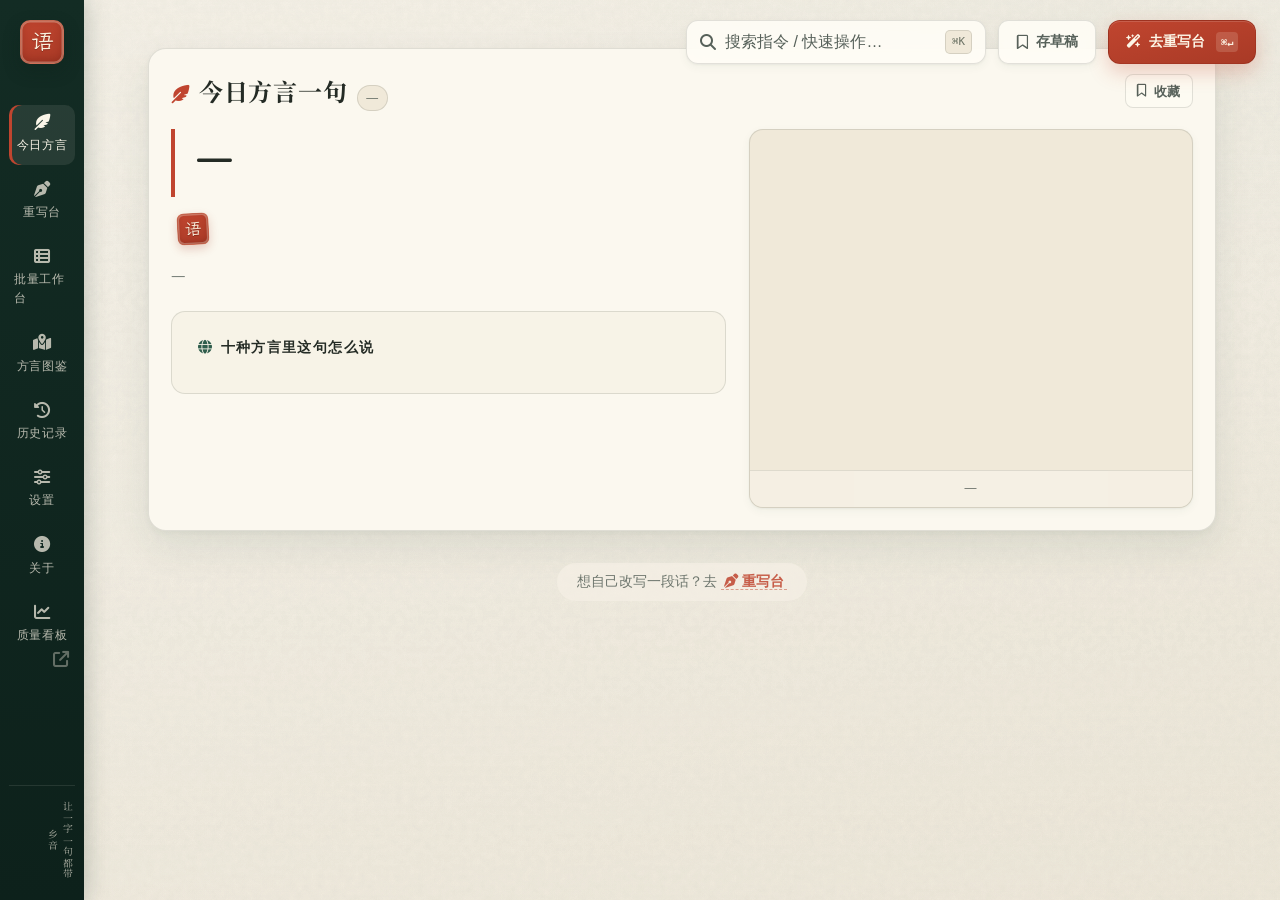
==== commit 1f9599c7: "fix: stop faking rewrites, tell the truth about API keys, add dark mode A UX review of the running a" ====
--- a/static/index.html
+++ b/static/index.html
@@ -20,6 +20,11 @@
           var fs = (s && s.fontScale) || "1";
           document.documentElement.setAttribute("data-version", v);
           document.documentElement.style.setProperty("--font-scale", fs);
+          // Theme before paint, or a dark-mode user gets a cream flash.
+          var th = (s && s.theme) || "auto";
+          if (th === "light" || th === "dark") {
+            document.documentElement.setAttribute("data-theme", th);
+          }
         } catch (e) { /* ignore — fall back to defaults */ }
         // v3「随四时」: 按月份给 <html> 写 data-season,与 app.js currentSeason() 同算法。
         try {
@@ -127,6 +132,11 @@
           <span>关于</span>
           <kbd>7</kbd>
         </a>
+        <a href="/quality" class="nav-item nav-item-external" data-route="quality">
+          <i class="fas fa-chart-line" aria-hidden="true"></i>
+          <span>质量看板</span>
+          <i class="fas fa-arrow-up-right-from-square nav-external-icon" aria-hidden="true"></i>
+        </a>
       </nav>
 
       <div class="sidebar-bottom">
@@ -334,7 +344,7 @@
                     <option value="" disabled selected>选择方言风格…</option>
                   </select>
                 </div>
-                <button id="submit-button" type="submit" class="btn-rewrite">
+                <button id="submit-button" type="submit" class="btn-rewrite" aria-label="立即重写">
                   <span class="btn-spinner" aria-hidden="true">
                     <span></span><span></span><span></span><span></span>
                     <span></span><span></span><span></span><span></span>
@@ -364,10 +374,6 @@
               <div class="card-head-title">
                 <i class="fas fa-feather-pointed" aria-hidden="true"></i>
                 <h2>重写结果</h2>
-                <span class="landmark-tag" id="landmark-tag" hidden>
-                  <i class="fas fa-location-dot" aria-hidden="true"></i>
-                  <span id="landmark-name">—</span>
-                </span>
                 <span class="degraded-tag" id="degraded-tag" hidden title="此次回退到本地启发式重写">
                   <i class="fas fa-triangle-exclamation" aria-hidden="true"></i> 已降级
                 </span>
@@ -388,14 +394,20 @@
                   <i class="fas fa-download" aria-hidden="true"></i>
                 </button>
                 <button type="button" class="icon-btn primary-icon" id="copy-button" disabled title="复制" aria-label="复制重写结果">
-                  <i class="far fa-copy" aria-hidden="true"></i>
+                  <i class="fas fa-copy" aria-hidden="true"></i>
                 </button>
               </div>
             </header>
 
+            <div class="no-key-banner" id="no-key-banner" role="status" hidden>
+              <i class="fas fa-key" aria-hidden="true"></i>
+              <span>还没有可用的 API Key，AI 功能暂不可用。</span>
+              <a href="#settings" class="no-key-banner-link">去设置里粘贴你的 DeepSeek Key →</a>
+            </div>
+
             <div class="status-row">
-              <p id="status" class="status" aria-live="polite">
-                <i class="fas fa-info-circle" aria-hidden="true"></i> 选择方言风格并点击"立即重写"
+              <p id="status" class="status hint" aria-live="polite">
+                <i class="fas fa-info-circle" aria-hidden="true"></i> 写点什么，挑个方言，然后点「立即重写」
               </p>
             </div>
             <p id="warning" class="warning" aria-live="polite"></p>
@@ -406,6 +418,11 @@
                 <span>地</span><span>道</span><span>中</span><span>文</span>
               </div>
             </div>
+
+            <p class="landmark-caption" id="landmark-tag" hidden>
+              <i class="fas fa-image" aria-hidden="true"></i>
+              背景照片：<span id="landmark-name">—</span>
+            </p>
 
             <div class="result-stats" id="result-stats" hidden>
               <div class="result-stat">
@@ -494,7 +511,7 @@
             <a href="#history">查看全部</a>
           </header>
           <div class="round2-version-list" id="round2-version-list"></div>
-          <button type="button" class="round2-new-version" id="round2-new-version">
+          <button type="button" class="round2-new-version" id="round2-new-version" aria-label="新建版本">
             <i class="fas fa-plus" aria-hidden="true"></i>
             <span>新建版本</span>
           </button>
@@ -544,7 +561,7 @@
               </div>
               <div class="batch-config-group">
                 <label class="batch-toggle">
-                  <input type="checkbox" id="batch-score-toggle">
+                  <input type="checkbox" class="ncga-check" id="batch-score-toggle">
                   <span>开启质量评分（每条额外耗 1 次 LLM）</span>
                 </label>
               </div>
@@ -573,7 +590,7 @@
               <span class="batch-toolbar-info" id="batch-toolbar-info">—</span>
               <div class="batch-toolbar-actions">
                 <label class="history-filter" title="导出时只导出每行被标记的赢家方言">
-                  <input type="checkbox" id="batch-winners-only">
+                  <input type="checkbox" class="ncga-check" id="batch-winners-only">
                   <i class="fas fa-crown" aria-hidden="true"></i> 只导赢家
                 </label>
                 <button type="button" class="ghost-btn" id="batch-export-csv">
@@ -618,7 +635,7 @@
           <div class="history-tools">
             <input type="search" id="history-search" placeholder="搜索原文 / 结果 / 方言…" class="search-input" aria-label="搜索历史">
             <label class="history-filter">
-              <input type="checkbox" id="history-favorites-only"> 只看收藏
+              <input type="checkbox" class="ncga-check" id="history-favorites-only"> 只看收藏
             </label>
             <button type="button" class="ghost-btn" id="history-export">
               <i class="fas fa-file-export" aria-hidden="true"></i> 导出全部
@@ -670,6 +687,16 @@
               <button type="button" data-value="off">关闭背景</button>
             </div>
             <p class="settings-hint">在「方言图鉴」页面点选某张地标即可设为该方言的固定背景。</p>
+          </article>
+
+          <article class="settings-card">
+            <header><i class="fas fa-circle-half-stroke" aria-hidden="true"></i> 主题</header>
+            <p>浅色纸面还是深色墨面。「跟随系统」会用你系统的深色/浅色设置。</p>
+            <div class="seg-control" data-setting="theme">
+              <button type="button" data-value="auto" class="is-active">跟随系统</button>
+              <button type="button" data-value="light">浅色</button>
+              <button type="button" data-value="dark">深色</button>
+            </div>
           </article>
 
           <article class="settings-card">
--- a/static/styles.css
+++ b/static/styles.css
@@ -3,7 +3,7 @@
    - 侧栏式工具布局
    - 多页路由（重写台 / 图鉴 / 历史 / 设置 / 关于）
    - 真实地标背景，支持轮播 / 固定 / 关闭
-   - Claude 式花瓣加载动画
+   - 花瓣加载动画
    ============================================================ */
 
 :root {
@@ -211,7 +211,7 @@
 }
 
 /* ============================================================
-   启动加载幕（Claude 式花瓣）
+   启动加载幕（花瓣）
    ============================================================ */
 .boot-screen {
   position: fixed;
@@ -5678,7 +5678,7 @@
 body[data-v3="on"] .result,
 body[data-v3="on"] .result-compare-orig {
   color: var(--r2-ink);
-  background: rgba(255, 253, 246, 0.42);
+  background: rgba(var(--at-raised-rgb), 0.42);
   border: 1px solid var(--r2-rule);
   border-radius: 8px;
   box-shadow: inset 0 1px 7px rgba(76, 65, 43, 0.035);
@@ -5761,7 +5761,7 @@
 body[data-v3="on"] .select-wrap select {
   min-height: 46px;
   color: var(--r2-ink);
-  background: rgba(255, 253, 246, 0.68);
+  background: rgba(var(--at-raised-rgb), 0.68);
   border-color: var(--r2-rule);
   border-radius: 8px;
 }
@@ -5838,7 +5838,7 @@
 body[data-v3="on"] .ghost-btn,
 body[data-v3="on"] .icon-btn {
   color: var(--r2-ink-soft);
-  background: rgba(255, 253, 246, 0.25);
+  background: rgba(var(--at-raised-rgb), 0.25);
   border-color: var(--r2-rule);
   border-radius: 7px;
 }
@@ -6181,8 +6181,10 @@
 body[data-v3="on"] {
   /* —— 墨斋色板 —— */
   --at-paper: #f4efe4;          /* 宣纸场 */
+  --at-paper-rgb: 244, 239, 228;   /* 同色 RGB 三元组,供半透明纱罩使用 */
   --at-paper-deep: #ece5d5;
   --at-raised: #fbf8ef;         /* 案上纸(卡面) */
+  --at-raised-rgb: 255, 253, 246;  /* 同色的 RGB 三元组,供半透明表面使用 */
   --at-sunk: #f0e9d9;           /* 凹陷纸(井/槽) */
   --at-ink: #242b25;            /* 墨(偏绿的黑) */
   --at-ink-soft: #57615a;
@@ -6202,7 +6204,7 @@
 
   /* —— 接入既有变量系统:朱砂成为 v3 唯一 accent —— */
   --ui-accent: var(--at-vermilion);
-  --ui-accent-soft: color-mix(in srgb, var(--at-vermilion) 8%, #fdfaf1);
+  --ui-accent-soft: color-mix(in srgb, var(--at-vermilion) 8%, var(--at-raised));
   --gold: #8f7c53;              /* 茶金退居次要,不再抢戏 */
   --gold-soft: color-mix(in srgb, #8f7c53 70%, var(--at-ink));
 
@@ -6211,7 +6213,7 @@
   /* 宣纸场:两层暖白纱罩住漆面照片(照片残影 ~5%),最底层兜底纯色 */
   background:
     radial-gradient(ellipse 75% 55% at 86% 0%, rgba(47, 93, 76, 0.055), transparent 62%),
-    linear-gradient(165deg, rgba(247, 243, 234, 0.965) 0%, rgba(244, 239, 228, 0.935) 45%, rgba(238, 232, 219, 0.96) 100%),
+    linear-gradient(165deg, rgba(247, 243, 234, 0.965) 0%, rgba(var(--at-paper-rgb), 0.935) 45%, rgba(238, 232, 219, 0.96) 100%),
     url("/static/assets/summer-lacquer-silk.png") center / cover fixed no-repeat,
     var(--at-paper) !important;
 }
@@ -6313,7 +6315,7 @@
 body[data-v3="on"] .v3-hero-meta-solar {
   border: 1px solid rgba(47, 93, 76, 0.42);
   color: var(--at-jade-deep);
-  background: rgba(251, 248, 239, 0.55);
+  background: rgba(var(--at-raised-rgb), 0.55);
   font-weight: 600;
   letter-spacing: 0.08em;
 }
@@ -6344,7 +6346,7 @@
 /* ============ 顶栏(cmdbar):纸上瓷白瓷钮 + 朱砂主钮 ============ */
 body[data-v3="on"] .round2-command-search {
   color: var(--at-ink-soft);
-  background: rgba(251, 248, 239, 0.88);
+  background: rgba(var(--at-raised-rgb), 0.88);
   border: 1px solid var(--at-rule);
   border-radius: 12px;
   box-shadow: var(--at-shadow-sm);
@@ -6360,7 +6362,7 @@
 body[data-v3="on"] .round2-command-search:hover,
 body[data-v3="on"] .round2-command-search:focus-visible {
   color: var(--at-ink);
-  background: #fdfbf3;
+  background: var(--at-raised);
   border-color: rgba(47, 93, 76, 0.45);
   box-shadow: var(--at-shadow-md);
   transform: translateY(-1px);
@@ -6368,7 +6370,7 @@
 
 body[data-v3="on"] .cmd-btn.round2-save-draft {
   color: var(--at-ink-soft);
-  background: rgba(251, 248, 239, 0.88);
+  background: rgba(var(--at-raised-rgb), 0.88);
   border: 1px solid var(--at-rule);
   box-shadow: var(--at-shadow-sm);
   backdrop-filter: blur(14px);
@@ -6377,7 +6379,7 @@
 }
 body[data-v3="on"] .cmd-btn.round2-save-draft:hover {
   color: var(--at-jade-deep);
-  background: #fdfbf3;
+  background: var(--at-raised);
   border-color: rgba(47, 93, 76, 0.45);
   transform: translateY(-1px);
 }
@@ -6434,7 +6436,7 @@
 body[data-v3="on"] .degraded-tag,
 body[data-v3="on"] .model-tag {
   color: var(--at-ink-soft);
-  background: rgba(251, 248, 239, 0.72);
+  background: rgba(var(--at-raised-rgb), 0.72);
   border: 1px solid var(--at-rule);
   font-variant-numeric: tabular-nums;
 }
@@ -6498,7 +6500,7 @@
 body[data-v3="on"] .result-compare-orig,
 body[data-v3="on"] .select-wrap select {
   color: var(--at-ink);
-  background: rgba(255, 253, 246, 0.62);
+  background: rgba(var(--at-raised-rgb), 0.62);
   border: 1px solid var(--at-rule);
   border-radius: 10px;
   box-shadow: inset 0 1px 6px rgba(33, 69, 58, 0.04);
@@ -6519,7 +6521,7 @@
 
 body[data-v3="on"] .mic-btn {
   color: var(--at-jade);
-  background: rgba(251, 248, 239, 0.92);
+  background: rgba(var(--at-raised-rgb), 0.92);
   border: 1px solid var(--at-rule);
 }
 
@@ -6566,7 +6568,7 @@
 body[data-v3="on"] .ghost-btn,
 body[data-v3="on"] .icon-btn {
   color: var(--at-ink-soft);
-  background: rgba(255, 253, 246, 0.5);
+  background: rgba(var(--at-raised-rgb), 0.5);
   border: 1px solid var(--at-rule);
   border-radius: 8px;
   transition: color 0.2s ease, background-color 0.2s ease, border-color 0.2s ease, box-shadow 0.2s ease, transform 0.12s ease-out;
@@ -6858,7 +6860,7 @@
 }
 body[data-v3="on"][data-route="daily"] .daily-phrase-translations-title i { color: var(--at-jade); }
 body[data-v3="on"][data-route="daily"] .daily-phrase-translations-open li {
-  background: rgba(255, 253, 246, 0.72);
+  background: rgba(var(--at-raised-rgb), 0.72);
   border: 1px solid var(--at-rule);
   border-radius: 10px;
   transition: border-color 0.2s ease, box-shadow 0.2s ease, transform 0.15s ease-out;
@@ -6876,7 +6878,7 @@
 
 /* 保存的方言句(弹窗列表)同色 */
 body[data-v3="on"][data-route="daily"] .saved-phrases-row {
-  background: rgba(255, 253, 246, 0.72);
+  background: rgba(var(--at-raised-rgb), 0.72);
   border: 1px solid var(--at-rule);
 }
 body[data-v3="on"][data-route="daily"] .saved-phrases-row:hover { border-color: rgba(47, 93, 76, 0.42); }
@@ -6949,7 +6951,7 @@
 body[data-v3="on"][data-route="settings"] .seg-control button.is-active,
 body[data-v3="on"] .seg-control button.is-active {
   color: var(--at-vermilion);
-  background: #fdfbf3;
+  background: var(--at-raised);
   box-shadow: var(--at-shadow-sm);
 }
 body[data-v3="on"] .seg-control button:active { transform: scale(0.97); }
@@ -6963,7 +6965,7 @@
 body[data-v3="on"][data-route="settings"] textarea,
 body[data-v3="on"][data-route="settings"] select {
   color: var(--at-ink);
-  background: rgba(255, 253, 246, 0.72);
+  background: rgba(var(--at-raised-rgb), 0.72);
   border: 1px solid var(--at-rule);
   border-radius: 10px;
   box-shadow: inset 0 1px 4px rgba(33, 69, 58, 0.04);
@@ -6987,7 +6989,7 @@
 
 /* 设置里的质量桶 / 数据按钮:发丝边纸件 */
 body[data-v3="on"] .quality-bucket {
-  background: rgba(255, 253, 246, 0.6);
+  background: rgba(var(--at-raised-rgb), 0.6);
   border: 1px solid var(--at-rule);
   border-radius: 10px;
 }
@@ -7103,7 +7105,7 @@
 
 body[data-v3="on"] .search-input {
   color: var(--at-ink);
-  background: rgba(255, 253, 246, 0.72);
+  background: rgba(var(--at-raised-rgb), 0.72);
   border: 1px solid var(--at-rule);
   border-radius: 10px;
   transition: border-color 0.2s ease, box-shadow 0.2s ease, background-color 0.2s ease;
@@ -7174,7 +7176,7 @@
 body[data-v3="on"] .compare-hint { color: var(--at-ink-faint); }
 body[data-v3="on"] .compare-chip.is-active { background: var(--at-jade); color: #f8f3e3; }
 body[data-v3="on"] .compare-col {
-  background: rgba(255, 253, 246, 0.72);
+  background: rgba(var(--at-raised-rgb), 0.72);
   border: 1px solid var(--at-rule);
   border-radius: 10px;
 }
@@ -7242,10 +7244,10 @@
 body[data-v3="on"] .bg-vignette {
   background:
     linear-gradient(180deg,
-      rgba(244, 239, 228, 0.52) 0%,
-      rgba(244, 239, 228, 0.27) 26%,
-      rgba(244, 239, 228, 0.21) 58%,
-      rgba(244, 239, 228, 0.36) 100%);
+      rgba(var(--at-paper-rgb), 0.52) 0%,
+      rgba(var(--at-paper-rgb), 0.27) 26%,
+      rgba(var(--at-paper-rgb), 0.21) 58%,
+      rgba(var(--at-paper-rgb), 0.36) 100%);
 }
 
 /* 5) 纸纹颗粒保留,改软光模式,不再糊住照片 */
@@ -7254,10 +7256,10 @@
 /* 6) 刊头:左纸右景——纸晕从左侧铺开给墨字托底,向右渐隐 */
 body[data-v3="on"] .v3-hero {
   background: linear-gradient(100deg,
-    rgba(244, 239, 228, 0.94) 0%,
-    rgba(244, 239, 228, 0.76) 30%,
-    rgba(244, 239, 228, 0.36) 58%,
-    rgba(244, 239, 228, 0) 80%);
+    rgba(var(--at-paper-rgb), 0.94) 0%,
+    rgba(var(--at-paper-rgb), 0.76) 30%,
+    rgba(var(--at-paper-rgb), 0.36) 58%,
+    rgba(var(--at-paper-rgb), 0) 80%);
 }
 
 /* ============================================================
@@ -7426,10 +7428,10 @@
 body[data-v3="on"] .batch-header,
 body[data-v3="on"] .page-section-head {
   background: linear-gradient(100deg,
-    rgba(244, 239, 228, 0.90) 0%,
-    rgba(244, 239, 228, 0.66) 55%,
-    rgba(244, 239, 228, 0.28) 85%,
-    rgba(244, 239, 228, 0) 100%);
+    rgba(var(--at-paper-rgb), 0.90) 0%,
+    rgba(var(--at-paper-rgb), 0.66) 55%,
+    rgba(var(--at-paper-rgb), 0.28) 85%,
+    rgba(var(--at-paper-rgb), 0) 100%);
   border-radius: var(--at-r-lg);
   padding: 8px 20px 10px 14px;
   margin-left: -14px;
@@ -7445,5 +7447,265 @@
   padding: 7px 20px;
   border: 0;
   border-radius: 999px;
-  background: rgba(244, 239, 228, 0.82);
-}
+  background: rgba(var(--at-paper-rgb), 0.82);
+}
+
+/* ============================================================================
+   REVIEW FIXES — new components + dark mode
+   ============================================================================ */
+
+/* ---- #7: the at-rest hint is guidance, not an error --------------------------
+   `.status i` inherits --accent (vermilion), so the idle "pick a dialect"
+   line rendered with a red icon and read as a failure before the user had
+   done anything. `.hint` gives it a neutral, quieter tone. */
+.status.hint {
+  color: var(--ink-muted);
+}
+.status.hint i {
+  color: var(--ink-muted);
+  opacity: 0.75;
+}
+body[data-v3="on"] .status.hint {
+  color: var(--at-ink-faint);
+  background: transparent;
+  border-color: transparent;
+}
+body[data-v3="on"] .status.hint i { color: var(--at-ink-faint); }
+
+/* ---- #2: persistent notice when no API key is reachable -------------------- */
+.no-key-banner {
+  display: flex;
+  align-items: center;
+  flex-wrap: wrap;
+  gap: 8px;
+  margin: 0 0 12px;
+  padding: 10px 14px;
+  border: 1px solid color-mix(in srgb, var(--warning) 32%, transparent);
+  border-radius: 10px;
+  background: color-mix(in srgb, var(--warning) 8%, transparent);
+  color: var(--ink-soft);
+  font-size: 0.88rem;
+  line-height: 1.5;
+}
+.no-key-banner > i { color: var(--warning); flex: none; }
+.no-key-banner-link {
+  color: var(--accent);
+  font-weight: 600;
+  text-decoration: none;
+  border-bottom: 1px solid color-mix(in srgb, var(--accent) 40%, transparent);
+}
+.no-key-banner-link:hover { border-bottom-color: currentColor; }
+
+/* Settings status line: warn tone when AI is genuinely unavailable. */
+.settings-hint.is-warning {
+  color: var(--warning);
+  font-weight: 600;
+}
+
+/* ---- #5: landmark name is decoration, not result metadata ------------------
+   It used to sit in the result card's title row beside the 已降级 status chip,
+   styled identically, so it read as a fact about the rewrite. Now a muted
+   caption that says what it actually is. */
+.landmark-caption {
+  margin: 8px 2px 0;
+  color: var(--ink-muted);
+  font-size: 0.76rem;
+  letter-spacing: 0.01em;
+  opacity: 0.8;
+}
+.landmark-caption i { margin-right: 5px; opacity: 0.7; }
+body[data-v3="on"] .landmark-caption { color: var(--at-ink-faint); }
+
+/* ---- #6: quality dashboard link in the sidebar ----------------------------- */
+.nav-item-external { position: relative; }
+.nav-external-icon {
+  margin-left: auto;
+  font-size: 0.62em;
+  opacity: 0.5;
+}
+.sidebar.is-collapsed .nav-external-icon { display: none; }
+
+/* ---- #8: real checkboxes, not bare OS squares ------------------------------
+   These were the only unstyled native controls left among custom pills and
+   rendered as hard black squares. */
+.ncga-check {
+  appearance: none;
+  -webkit-appearance: none;
+  width: 15px;
+  height: 15px;
+  margin: 0 7px 0 0;
+  flex: none;
+  display: inline-grid;
+  place-content: center;
+  vertical-align: -2px;
+  border: 1.5px solid var(--line-strong);
+  border-radius: 4px;
+  background: var(--panel-elevated);
+  cursor: pointer;
+  transition: background-color 0.15s ease, border-color 0.15s ease;
+}
+.ncga-check::before {
+  content: "";
+  width: 8px;
+  height: 8px;
+  transform: scale(0);
+  transform-origin: center;
+  transition: transform 0.12s ease-in-out;
+  box-shadow: inset 1em 1em currentColor;
+  color: #fff;
+  clip-path: polygon(14% 44%, 0 65%, 50% 100%, 100% 16%, 80% 0%, 43% 62%);
+}
+.ncga-check:checked {
+  background: var(--accent);
+  border-color: var(--accent);
+}
+.ncga-check:checked::before { transform: scale(1); }
+.ncga-check:focus-visible {
+  outline: 2px solid color-mix(in srgb, var(--accent) 55%, transparent);
+  outline-offset: 2px;
+}
+.ncga-check:hover:not(:checked) { border-color: var(--accent); }
+
+/* ============================================================================
+   #8: DARK MODE
+   ----------------------------------------------------------------------------
+   There was none: 7,400 lines of CSS with zero prefers-color-scheme, so a
+   text tool people use at night was a permanently bright cream page.
+
+   v3 (the default skin) derives every surface from two token layers —
+   --at-* (墨斋 palette) and --s3-* (seasonal) — and remaps the legacy
+   --ink/--panel/--line tokens from them. Redefining those layers therefore
+   re-themes the whole app without touching component rules.
+
+   Three states, per the usual contract:
+     :root                         → light (defined above, untouched)
+     prefers-color-scheme: dark    → dark, unless the user forced light
+     [data-theme="dark"|"light"]   → explicit user choice always wins
+   ============================================================================ */
+
+@media (prefers-color-scheme: dark) {
+  html:not([data-theme="light"]) body[data-v3="on"] {
+    --at-paper: #14181a;
+    --at-paper-rgb: 20, 24, 26;
+    --at-paper-deep: #0f1214;
+    --at-raised: #1c2124;
+    --at-raised-rgb: 28, 33, 36;
+    --at-sunk: #101416;
+    --at-ink: #e9e4d6;
+    --at-ink-soft: #b3b8b0;
+    --at-ink-faint: #7f867e;
+    --at-jade: #6aa588;
+    --at-jade-deep: #4f8a68;
+    --at-jade-bright: #8ec4a5;
+    --at-vermilion: #e2705a;
+    --at-vermilion-deep: #c0452f;
+    --at-rail: #0d1113;
+    --at-rail-deep: #080b0c;
+    --at-rule: rgba(233, 228, 214, 0.14);
+    --at-rule-strong: rgba(233, 228, 214, 0.26);
+    --at-shadow-sm: 0 1px 2px rgba(0, 0, 0, 0.5), 0 3px 10px rgba(0, 0, 0, 0.4);
+    --at-shadow-md: 0 2px 6px rgba(0, 0, 0, 0.5), 0 16px 38px rgba(0, 0, 0, 0.5);
+    --at-shadow-lg: 0 28px 68px rgba(0, 0, 0, 0.62), 0 5px 16px rgba(0, 0, 0, 0.45);
+
+    --s3-bg: #14181a;
+    --s3-bg-soft: #1c2124;
+    --s3-text: #e9e4d6;
+    --s3-text-soft: #b3b8b0;
+    --s3-rule: rgba(233, 228, 214, 0.14);
+    --s3-hero-tint: rgba(140, 190, 165, 0.05);
+
+    --ui-surface: rgba(28, 33, 36, 0.88);
+    --ui-surface-solid: #1c2124;
+    --ui-surface-muted: #171b1e;
+    --ui-border: rgba(233, 228, 214, 0.13);
+    --ui-border-strong: rgba(233, 228, 214, 0.24);
+    --ui-shadow-card: 0 1px 2px rgba(0, 0, 0, 0.45), 0 14px 34px rgba(0, 0, 0, 0.45);
+    --ui-shadow-float: 0 18px 50px rgba(0, 0, 0, 0.6);
+
+    --warning: #e2705a;
+    --success: #6aa588;
+
+    color: var(--at-ink);
+    /* The light skin paints a cream paper gradient over a lacquer photo; in
+       dark the same photo needs an ink wash instead of a paper wash. */
+    background:
+      radial-gradient(ellipse 75% 55% at 86% 0%, rgba(106, 165, 136, 0.07), transparent 62%),
+      linear-gradient(165deg, rgba(18, 22, 24, 0.955) 0%, rgba(20, 24, 26, 0.935) 45%, rgba(14, 17, 19, 0.96) 100%),
+      url("/static/assets/summer-lacquer-silk.png") center / cover fixed no-repeat,
+      #14181a;
+  }
+
+  /* Landmark photography is the page backdrop; at full strength it blows out a
+     dark UI. Damp it so text keeps its contrast. */
+  html:not([data-theme="light"]) body[data-v3="on"] .bg-image,
+  html:not([data-theme="light"]) body[data-v3="on"] .v3-hero-photo {
+    filter: brightness(0.55) saturate(0.85);
+  }
+
+  html:not([data-theme="light"]) .ncga-check::before { color: #14181a; }
+}
+
+/* Explicit dark choice — same declarations, no media dependency. */
+html[data-theme="dark"] body[data-v3="on"] {
+  --at-paper: #14181a;
+  --at-paper-rgb: 20, 24, 26;
+  --at-paper-deep: #0f1214;
+  --at-raised: #1c2124;
+  --at-raised-rgb: 28, 33, 36;
+  --at-sunk: #101416;
+  --at-ink: #e9e4d6;
+  --at-ink-soft: #b3b8b0;
+  --at-ink-faint: #7f867e;
+  --at-jade: #6aa588;
+  --at-jade-deep: #4f8a68;
+  --at-jade-bright: #8ec4a5;
+  --at-vermilion: #e2705a;
+  --at-vermilion-deep: #c0452f;
+  --at-rail: #0d1113;
+  --at-rail-deep: #080b0c;
+  --at-rule: rgba(233, 228, 214, 0.14);
+  --at-rule-strong: rgba(233, 228, 214, 0.26);
+  --at-shadow-sm: 0 1px 2px rgba(0, 0, 0, 0.5), 0 3px 10px rgba(0, 0, 0, 0.4);
+  --at-shadow-md: 0 2px 6px rgba(0, 0, 0, 0.5), 0 16px 38px rgba(0, 0, 0, 0.5);
+  --at-shadow-lg: 0 28px 68px rgba(0, 0, 0, 0.62), 0 5px 16px rgba(0, 0, 0, 0.45);
+
+  --s3-bg: #14181a;
+  --s3-bg-soft: #1c2124;
+  --s3-text: #e9e4d6;
+  --s3-text-soft: #b3b8b0;
+  --s3-rule: rgba(233, 228, 214, 0.14);
+  --s3-hero-tint: rgba(140, 190, 165, 0.05);
+
+  --ui-surface: rgba(28, 33, 36, 0.88);
+  --ui-surface-solid: #1c2124;
+  --ui-surface-muted: #171b1e;
+  --ui-border: rgba(233, 228, 214, 0.13);
+  --ui-border-strong: rgba(233, 228, 214, 0.24);
+  --ui-shadow-card: 0 1px 2px rgba(0, 0, 0, 0.45), 0 14px 34px rgba(0, 0, 0, 0.45);
+  --ui-shadow-float: 0 18px 50px rgba(0, 0, 0, 0.6);
+
+  --warning: #e2705a;
+  --success: #6aa588;
+
+  color: var(--at-ink);
+  background:
+    radial-gradient(ellipse 75% 55% at 86% 0%, rgba(106, 165, 136, 0.07), transparent 62%),
+    linear-gradient(165deg, rgba(18, 22, 24, 0.955) 0%, rgba(20, 24, 26, 0.935) 45%, rgba(14, 17, 19, 0.96) 100%),
+    url("/static/assets/summer-lacquer-silk.png") center / cover fixed no-repeat,
+    #14181a;
+}
+
+html[data-theme="dark"] body[data-v3="on"] .bg-image,
+html[data-theme="dark"] body[data-v3="on"] .v3-hero-photo {
+  filter: brightness(0.55) saturate(0.85);
+}
+html[data-theme="dark"] .ncga-check::before { color: #14181a; }
+
+/* Native controls (scrollbars, the dialect <select>'s popup, focus rings)
+   follow the resolved theme. Without this they stay light-on-dark. */
+:root { color-scheme: light; }
+@media (prefers-color-scheme: dark) {
+  html:not([data-theme="light"]) { color-scheme: dark; }
+}
+html[data-theme="dark"] { color-scheme: dark; }
+html[data-theme="light"] { color-scheme: light; }
